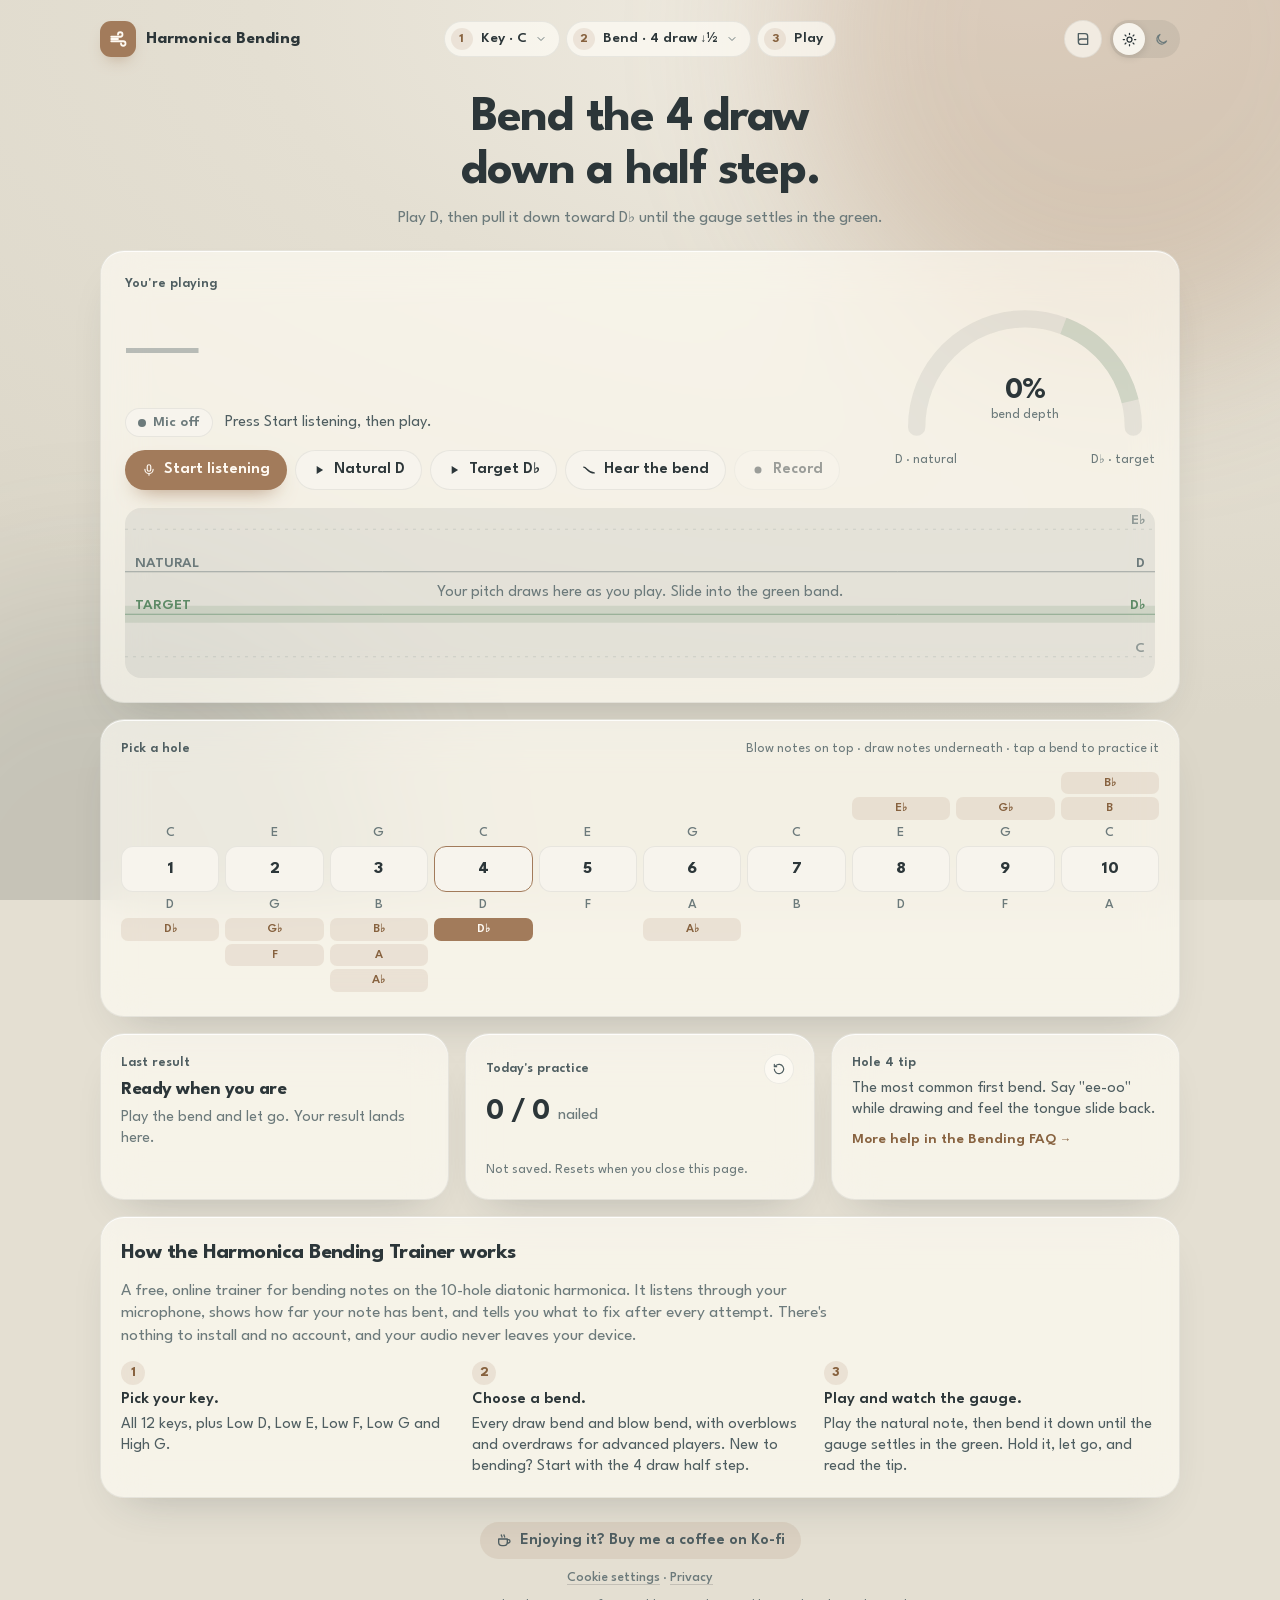
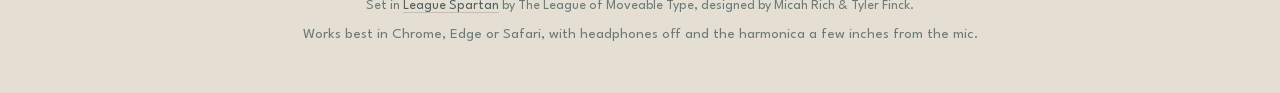
==== index.html @ fb160d13 "Use League Spartan for everything and drop Inter - One self-hosted variable font for all text: regul" ====
<!doctype html>
<html lang="en">
<head>
  <meta charset="utf-8">
  <meta name="viewport" content="width=device-width, initial-scale=1, viewport-fit=cover">
  <!-- Google tag (gtag.js) with Consent Mode v2: analytics stays off in the EEA, UK and
       Switzerland until the visitor allows it (banner in js/consent.js). Ads are never used. -->
  <script>
    window.dataLayer = window.dataLayer || [];
    function gtag(){dataLayer.push(arguments);}
    gtag('consent', 'default', {
      ad_storage: 'denied', ad_user_data: 'denied', ad_personalization: 'denied', analytics_storage: 'denied',
      region: ['AT','BE','BG','HR','CY','CZ','DK','EE','FI','FR','DE','GR','HU','IE','IT','LV','LT','LU','MT','NL',
               'PL','PT','RO','SK','SI','ES','SE','IS','LI','NO','GB','CH']
    });
    gtag('consent', 'default', {
      ad_storage: 'denied', ad_user_data: 'denied', ad_personalization: 'denied', analytics_storage: 'granted'
    });
    try {
      var choice = JSON.parse(localStorage.getItem('hs.consent'));
      if (choice) gtag('consent', 'update', { analytics_storage: choice });
    } catch (e) { /* storage unavailable */ }
    gtag('js', new Date());
    gtag('config', 'G-1V1MS5JSF1');
  </script>
  <script async src="https://www.googletagmanager.com/gtag/js?id=G-1V1MS5JSF1"></script>
  <script src="js/consent.js" defer></script>
  <title>Harmonica Bending Trainer · Free Online Bend Tuner</title>
  <meta name="description" content="Free online harmonica bending trainer. Pick your key and a bend, play into your mic, and get live pitch feedback and coaching. No download or sign-up.">
  <link rel="canonical" href="https://harmonicabending.com/">
  <meta property="og:type" content="website">
  <meta property="og:site_name" content="Harmonica Bending">
  <meta property="og:title" content="Harmonica Bending Trainer · Free Online Bend Tuner">
  <meta property="og:description" content="Pick your key and a bend, play into your mic, and see exactly how far your note bent, with coaching after every attempt.">
  <meta property="og:url" content="https://harmonicabending.com/">
  <meta name="twitter:card" content="summary">
  <meta name="twitter:title" content="Harmonica Bending Trainer · Free Online Bend Tuner">
  <meta name="twitter:description" content="Pick your key and a bend, play into your mic, and see exactly how far your note bent, with coaching after every attempt.">
  <script type="application/ld+json">
  {
    "@context": "https://schema.org",
    "@graph": [
      {
        "@type": "WebSite",
        "@id": "https://harmonicabending.com/#website",
        "url": "https://harmonicabending.com/",
        "name": "Harmonica Bending",
        "description": "A free online harmonica bending trainer and bending FAQ for the 10-hole diatonic harmonica.",
        "inLanguage": "en"
      },
      {
        "@type": "WebPage",
        "@id": "https://harmonicabending.com/#webpage",
        "url": "https://harmonicabending.com/",
        "name": "Harmonica Bending Trainer · Free Online Bend Tuner",
        "isPartOf": { "@id": "https://harmonicabending.com/#website" },
        "mainEntity": { "@id": "https://harmonicabending.com/#app" },
        "inLanguage": "en"
      },
      {
        "@type": "WebApplication",
        "@id": "https://harmonicabending.com/#app",
        "name": "Harmonica Bending Trainer",
        "url": "https://harmonicabending.com/",
        "description": "A free, browser-based trainer for learning to bend notes on the 10-hole diatonic harmonica. It listens through your microphone, shows how far your note has bent on a gauge and a live pitch trace, and gives specific coaching after every attempt.",
        "applicationCategory": "MusicApplication",
        "applicationSubCategory": "Music education",
        "operatingSystem": "Any (runs in a web browser)",
        "browserRequirements": "Requires a microphone and a modern browser such as Chrome, Edge or Safari.",
        "isAccessibleForFree": true,
        "offers": { "@type": "Offer", "price": "0", "priceCurrency": "USD" },
        "inLanguage": "en",
        "audience": { "@type": "Audience", "audienceType": "Beginner and intermediate harmonica players" },
        "featureList": [
          "Live pitch detection from your microphone",
          "Bend-depth gauge and pitch trace with a target band",
          "Coaching feedback after every attempt",
          "All 12 keys plus Low D, Low E, Low F, Low G and High G",
          "Every draw bend and blow bend, plus overblows and overdraws",
          "Reference tones for the natural note, the target note and the slide between them",
          "Record a take and compare it with the target",
          "Light and dark themes",
          "No download, no account; audio never leaves your device"
        ],
        "isPartOf": { "@id": "https://harmonicabending.com/#website" }
      },
      {
        "@type": "HowTo",
        "@id": "https://harmonicabending.com/#howto",
        "name": "How to practice a harmonica bend with the Harmonica Bending Trainer",
        "description": "Use your microphone to practice landing a bent note in tune.",
        "tool": [
          { "@type": "HowToTool", "name": "10-hole diatonic harmonica" },
          { "@type": "HowToTool", "name": "Microphone (built into most phones and laptops)" }
        ],
        "step": [
          { "@type": "HowToStep", "position": 1, "name": "Pick your key", "text": "Choose the key stamped on your harmonica. All 12 keys are supported, plus Low D, Low E, Low F, Low G and High G." },
          { "@type": "HowToStep", "position": 2, "name": "Choose a bend", "text": "Pick the bend you want to practice. New players should start with the 4 draw half-step bend." },
          { "@type": "HowToStep", "position": 3, "name": "Play and watch the gauge", "text": "Press Start listening, play the natural note, then bend it down until the gauge and pitch trace settle in the green band. Hold it, release, and read the coaching tip for what to adjust." }
        ]
      }
    ]
  }
  </script>
  <meta name="theme-color" content="#dcd7c9" media="(prefers-color-scheme: light)">
  <meta name="theme-color" content="#2c3639" media="(prefers-color-scheme: dark)">
  <link rel="icon" href="favicon.svg" type="image/svg+xml">
  <script src="js/theme.js"></script>
  <link rel="preload" href="fonts/league-spartan-latin.woff2" as="font" type="font/woff2" crossorigin>
  <link rel="stylesheet" href="css/styles.css">
</head>
<body>
  <div class="backdrop" aria-hidden="true"><div class="glow a"></div><div class="glow b"></div><div class="glow good"></div></div>

  <svg width="0" height="0" style="position:absolute" aria-hidden="true">
    <symbol id="i-logo" viewBox="0 0 24 24"><g fill="none" stroke="currentColor" stroke-width="2.4" stroke-linecap="round"><path d="M3 9h12a3 3 0 1 0-3-3"/><path d="M3 15h16a3 3 0 1 1-3 3"/><path d="M3 12h9"/></g></symbol>
    <symbol id="i-sun" viewBox="0 0 24 24"><g fill="none" stroke="currentColor" stroke-width="2" stroke-linecap="round"><circle cx="12" cy="12" r="4"/><path d="M12 2v2M12 20v2M4.9 4.9l1.4 1.4M17.7 17.7l1.4 1.4M2 12h2M20 12h2M4.9 19.1l1.4-1.4M17.7 6.3l1.4-1.4"/></g></symbol>
    <symbol id="i-moon" viewBox="0 0 24 24"><path d="M20 14.5A8 8 0 1 1 9.5 4a6.5 6.5 0 0 0 10.5 10.5z" fill="none" stroke="currentColor" stroke-width="2" stroke-linejoin="round"/></symbol>
    <symbol id="i-mic" viewBox="0 0 24 24"><g fill="none" stroke="currentColor" stroke-width="2" stroke-linecap="round"><rect x="9" y="3" width="6" height="11" rx="3"/><path d="M5 11a7 7 0 0 0 14 0M12 18v3"/></g></symbol>
    <symbol id="i-stop" viewBox="0 0 24 24"><rect x="7" y="7" width="10" height="10" rx="2" fill="currentColor"/></symbol>
    <symbol id="i-play" viewBox="0 0 24 24"><path d="M8 5v14l11-7z" fill="currentColor"/></symbol>
    <symbol id="i-slide" viewBox="0 0 24 24"><path d="M3 7c5 0 7 10 18 10" fill="none" stroke="currentColor" stroke-width="2.4" stroke-linecap="round"/></symbol>
    <symbol id="i-rec" viewBox="0 0 24 24"><circle cx="12" cy="12" r="6" fill="currentColor"/></symbol>
    <symbol id="i-book" viewBox="0 0 24 24"><path d="M5 4h10a4 4 0 0 1 4 4v12H9a4 4 0 0 1-4-4z M5 16a4 4 0 0 1 4-4h10" fill="none" stroke="currentColor" stroke-width="2" stroke-linejoin="round"/></symbol>
    <symbol id="i-reset" viewBox="0 0 24 24"><g fill="none" stroke="currentColor" stroke-width="2" stroke-linecap="round" stroke-linejoin="round"><path d="M4 12a8 8 0 1 0 2.4-5.7"/><path d="M4 4v4h4"/></g></symbol>
    <symbol id="i-cup" viewBox="0 0 24 24"><g fill="none" stroke="currentColor" stroke-width="2" stroke-linecap="round" stroke-linejoin="round"><path d="M4 9h13v5a5 5 0 0 1-5 5H9a5 5 0 0 1-5-5z"/><path d="M17 10h1.5a2.5 2.5 0 0 1 0 5H17"/><path d="M8 3c0 1.5 1 1.5 1 3M12 3c0 1.5 1 1.5 1 3"/></g></symbol>
    <symbol id="i-chev" viewBox="0 0 24 24"><path d="m6 9 6 6 6-6" fill="none" stroke="currentColor" stroke-width="2" stroke-linecap="round" stroke-linejoin="round"/></symbol>
  </svg>

  <div class="shell">
    <header class="topbar">
      <a class="brand" href="index.html">
        <span class="brand-mark"><svg><use href="#i-logo"/></svg></span>
        <span class="brand-name">Harmonica Bending</span>
      </a>
      <nav class="steps" aria-label="Setup">
        <button type="button" class="step" id="stepKey" aria-expanded="false" aria-controls="keySheet"><b>1</b><span><i>Key · </i><em id="stepKeyVal">C</em></span><svg class="chev"><use href="#i-chev"/></svg></button>
        <button type="button" class="step" id="stepBend" aria-expanded="false" aria-controls="bendSheet"><b>2</b><span><i>Bend · </i><em id="stepBendVal">4 draw</em></span><svg class="chev"><use href="#i-chev"/></svg></button>
        <button type="button" class="step" id="stepPlay"><b>3</b><span id="stepPlayVal">Play</span></button>
      </nav>
      <div class="top-actions">
        <a class="icon-btn" href="faq.html" title="Bending FAQ" aria-label="Bending FAQ"><svg><use href="#i-book"/></svg></a>
        <div class="theme-toggle" role="group" aria-label="Color theme">
          <button type="button" data-theme-set="light" aria-label="Light mode" title="Light mode"><svg><use href="#i-sun"/></svg></button>
          <button type="button" data-theme-set="dark" aria-label="Dark mode" title="Dark mode"><svg><use href="#i-moon"/></svg></button>
        </div>
      </div>
    </header>

    <!-- Step 1: key picker -->
    <section class="sheet card" id="keySheet" aria-label="Pick your harmonica key" hidden>
      <div class="sheet-head">
        <div><span class="lbl">Step 1</span><h2 class="display">What key is your harmonica?</h2><p class="muted">It's stamped on the top cover, usually near the brand name.</p></div>
        <button type="button" class="pill" data-close>Done</button>
      </div>
      <div class="keys" id="keys" role="group" aria-label="Standard keys"></div>
      <button class="linkish" id="moreKeys" type="button" aria-expanded="false">Low &amp; high keys</button>
      <div class="keys" id="variantKeys" role="group" aria-label="Low and high keys" hidden></div>
      <p class="feel" id="feel"></p>
    </section>

    <!-- Step 2: bend picker -->
    <section class="sheet card" id="bendSheet" aria-label="Pick a bend" hidden>
      <div class="sheet-head">
        <div><span class="lbl">Step 2</span><h2 class="display">Which bend do you want to practice?</h2><p class="muted">New to bending? Start with the 4 draw half step. You can also tap a bend on the hole map below.</p></div>
        <button type="button" class="pill" data-close>Done</button>
      </div>
      <div class="bend-groups" id="bendGroups"></div>
    </section>

    <section class="intro">
      <h1 class="display" id="headline">Bend the 4 draw down a half step.</h1>
      <p class="muted" id="subline">Play D, then pull it down toward D♭ until the gauge settles in the green.</p>
    </section>

    <!-- Step 3: the instrument -->
    <section class="card instrument" aria-label="Live pitch">
      <div class="inst-top">
        <div class="inst-left">
          <span class="lbl">You're playing</span>
          <div class="note-big display" id="noteBig" aria-live="off"><span class="idle">—</span></div>
          <div class="status-row">
            <span class="status" id="micStatus" role="status"><span class="dot"></span><span>Mic off</span></span>
            <span class="where" id="where">Press Start listening, then play.</span>
          </div>
          <div class="actions">
            <button class="btn btn-primary" id="micBtn" type="button"><svg><use href="#i-mic"/></svg><span>Start listening</span></button>
            <button class="btn" id="playNatural" type="button" title="Hear the unbent note"><svg><use href="#i-play"/></svg><span>Natural</span></button>
            <button class="btn" id="playTarget" type="button" title="Hear the note you're aiming for"><svg><use href="#i-play"/></svg><span>Target</span></button>
            <button class="btn" id="playSlide" type="button" title="Hear the note slide from natural to target"><svg><use href="#i-slide"/></svg><span>Hear the bend</span></button>
            <button class="btn" id="recBtn" type="button" disabled title="Record yourself (turn on listening first)"><svg><use href="#i-rec"/></svg><span>Record</span></button>
          </div>
          <div class="take-row" id="takeRow" hidden>
            <span class="muted">Your take:</span>
            <button class="linkish" id="playTake" type="button">Play it</button>
            <button class="linkish" id="compareTake" type="button">Target, then your take</button>
          </div>
        </div>

        <div class="gauge-wrap">
          <svg class="gauge" viewBox="0 0 240 140" aria-hidden="true">
            <path id="gTrack" class="g-track"/>
            <path id="gZone" class="g-zone"/>
            <path id="gFill" class="g-fill"/>
            <circle id="gKnob" class="g-knob" r="9"/>
          </svg>
          <div class="gauge-val"><span class="display" id="gaugePct">0%</span><span class="muted">bend depth</span></div>
          <div class="gauge-ends muted"><span id="gNat">D · natural</span><span id="gTgt">D♭ · target</span></div>
        </div>
      </div>

      <div class="trace-wrap">
        <canvas id="trace" aria-label="Pitch trace: your pitch over time against the target band"></canvas>
        <div class="trace-empty" id="traceEmpty">Your pitch draws here as you play. Slide into the green band.</div>
      </div>
    </section>

    <section class="card holes-card" aria-label="Hole map">
      <div class="between">
        <span class="lbl">Pick a hole</span>
        <span class="muted small">Blow notes on top · draw notes underneath · tap a bend to practice it</span>
      </div>
      <div class="holes-scroll"><div class="holes" id="holes"></div></div>
    </section>

    <div class="trio">
      <section class="card result" id="result" aria-live="polite">
        <span class="lbl">Last result</span>
        <h3 class="display">Ready when you are</h3>
        <p class="muted">Play the bend and let go. Your result lands here.</p>
      </section>

      <section class="card session" aria-label="Today's practice">
        <div class="between">
          <span class="lbl">Today's practice</span>
          <button type="button" class="icon-btn sm" id="resetSession" title="Clear today's practice" aria-label="Clear today's practice"><svg><use href="#i-reset"/></svg></button>
        </div>
        <div class="session-score"><span class="display" id="sessionScore">0 / 0</span><span class="muted">nailed</span></div>
        <div class="pips" id="pips"></div>
        <p class="note">Not saved. Resets when you close this page.</p>
      </section>

      <section class="card tip">
        <span class="lbl" id="holeTipTitle">Tip</span>
        <p id="holeTip"></p>
        <a class="more" href="faq.html">More help in the Bending FAQ →</a>
      </section>
    </div>

    <section class="card about" aria-labelledby="aboutTitle">
      <h2 class="display" id="aboutTitle">How the Harmonica Bending Trainer works</h2>
      <p class="muted">A free, online trainer for bending notes on the 10-hole diatonic harmonica. It listens through your microphone, shows how far your note has bent, and tells you what to fix after every attempt. There's nothing to install and no account, and your audio never leaves your device.</p>
      <ol class="about-steps">
        <li><b>Pick your key.</b> All 12 keys, plus Low D, Low E, Low F, Low G and High G.</li>
        <li><b>Choose a bend.</b> Every draw bend and blow bend, with overblows and overdraws for advanced players. New to bending? Start with the 4 draw half step.</li>
        <li><b>Play and watch the gauge.</b> Play the natural note, then bend it down until the gauge settles in the green. Hold it, let go, and read the tip.</li>
      </ol>
    </section>

    <footer class="footer">
      <a class="kofi" href="https://ko-fi.com/harpbends" target="_blank" rel="noopener"><svg><use href="#i-cup"/></svg>Enjoying it? Buy me a coffee on Ko-fi</a>
      <p class="footer-links"><button type="button" class="linkish" data-cookie-settings>Cookie settings</button> · <a href="privacy.html">Privacy</a></p>
      <p class="credits">Set in <a href="https://github.com/theleagueof/league-spartan" target="_blank" rel="noopener">League Spartan</a> by The League of Moveable Type, designed by Micah Rich &amp; Tyler Finck.</p>
      <p>Works best in Chrome, Edge or Safari, with headphones off and the harmonica a few inches from the mic.</p>
    </footer>
  </div>

  <div class="toast card" id="toast" role="alert"></div>
  <script type="module" src="js/app.js"></script>
</body>
</html>
---- css/styles.css ----
/* ───────── Harmonica Bending · Inkwell / Lunar Eclipse / Creme Brulee / Au Lait ───────── */

/* ── Font (self-hosted variable font, SIL Open Font License; see fonts/OFL-LeagueSpartan.txt) ──
   League Spartan by The League of Moveable Type (Micah Rich, Tyler Finck), used for everything. */
@font-face { font-family: "League Spartan"; font-style: normal; font-weight: 100 900; font-display: swap;
  src: url(../fonts/league-spartan-latin.woff2) format('woff2');
  unicode-range: U+0000-00FF, U+0131, U+0152-0153, U+02BB-02BC, U+02C6, U+02DA, U+02DC, U+0304, U+0308, U+0329, U+2000-206F, U+20AC, U+2122, U+2191, U+2193, U+2212, U+2215, U+FEFF, U+FFFD; }
@font-face { font-family: "League Spartan"; font-style: normal; font-weight: 100 900; font-display: swap;
  src: url(../fonts/league-spartan-latin-ext.woff2) format('woff2');
  unicode-range: U+0100-02BA, U+02BD-02C5, U+02C7-02CC, U+02CE-02D7, U+02DD-02FF, U+1D00-1DBF, U+1E00-1E9F, U+1EF2-1EFF, U+2020, U+20A0-20AB, U+20AD-20C4, U+2113, U+2C60-2C7F, U+A720-A7FF; }

:root, :root[data-theme="light"] {
  color-scheme: light;
  --bg-1: #f3efe6; --bg-2: #e4dfd2; --bg-3: #dcd7c9;            /* Au Lait */
  --glow-a: rgba(162, 123, 91, 0.30); --glow-b: rgba(63, 78, 79, 0.14); --glow-good: rgba(111, 154, 118, 0.40);
  --card: rgba(255, 253, 248, 0.64); --card-solid: #f7f4ed; --card-fallback: #f3efe7;
  --line: rgba(44, 54, 57, 0.08); --line-strong: rgba(44, 54, 57, 0.18);
  --ink: #2c3639; --ink-2: #4f5e61; --ink-3: #6c7a7b;            /* Inkwell */
  --accent: #a27b5b; --accent-text: #87623f; --accent-soft: rgba(162, 123, 91, 0.14); --on-accent: #fffaf3;
  --track: rgba(44, 54, 57, 0.08);
  --good: #5d8a66; --good-soft: rgba(111, 154, 118, 0.18);
  --bad: #b0604f; --bad-soft: rgba(176, 96, 79, 0.12);
  --adv: #8c6c82; --adv-soft: rgba(140, 108, 130, 0.12);
  --shadow: 0 1px 0 rgba(255, 255, 255, 0.85) inset, 0 22px 44px -26px rgba(44, 54, 57, 0.28);
}
:root[data-theme="dark"] {
  color-scheme: dark;
  --bg-1: #3f4e4f; --bg-2: #2c3639; --bg-3: #252e30;            /* Lunar Eclipse → Inkwell */
  --glow-a: rgba(162, 123, 91, 0.22); --glow-b: rgba(220, 215, 201, 0.05); --glow-good: rgba(157, 191, 158, 0.22);
  --card: rgba(63, 78, 79, 0.55); --card-solid: #3a4849; --card-fallback: #354244;
  --line: rgba(220, 215, 201, 0.09); --line-strong: rgba(220, 215, 201, 0.2);
  --ink: #dcd7c9; --ink-2: #b4b5ab; --ink-3: #8d9794;
  --accent: #c9a27e; --accent-text: #d1ad8b; --accent-soft: rgba(201, 162, 126, 0.15); --on-accent: #1f2628;
  --track: rgba(220, 215, 201, 0.09);
  --good: #9dbf9e; --good-soft: rgba(157, 191, 158, 0.16);
  --bad: #d4887a; --bad-soft: rgba(212, 136, 122, 0.12);
  --adv: #c4a9b8; --adv-soft: rgba(196, 169, 184, 0.12);
  --shadow: 0 1px 0 rgba(220, 215, 201, 0.06) inset, 0 26px 48px -26px rgba(0, 0, 0, 0.6);
}

:root {
  --radius: 24px; --radius-sm: 14px;
  --font: "League Spartan", -apple-system, BlinkMacSystemFont, "Segoe UI", Roboto, sans-serif;
  --display: var(--font);
}

* { box-sizing: border-box; }
[hidden] { display: none !important; }
html { -webkit-text-size-adjust: 100%; }
body {
  margin: 0; min-height: 100vh; overflow-x: hidden;
  background: var(--bg-2); color: var(--ink);
  font-family: var(--font); font-size: 15px; line-height: 1.5;
  /* League Spartan's lowercase is short (x-height 0.41), so scale body text up ~15% to read comfortably. */
  font-size-adjust: 0.47;
  -webkit-font-smoothing: antialiased;
  transition: background-color 300ms ease, color 300ms ease;
}
button { font: inherit; color: inherit; }
a { color: var(--accent-text); }
:focus-visible { outline: 2px solid var(--accent); outline-offset: 3px; border-radius: 10px; }
h1, h2, h3, h4 { margin: 0; }

.display { font-family: var(--display); font-weight: 700; letter-spacing: -0.025em; font-size-adjust: none; }
.muted { color: var(--ink-3); }
.small { font-size: 12px; }
.lbl { font-size: 12px; font-weight: 600; color: var(--ink-2); }
.between { display: flex; align-items: center; justify-content: space-between; gap: 12px; flex-wrap: wrap; }
.display .acc { font-family: var(--font); font-weight: 500; font-size: 0.6em; vertical-align: 0.45em; margin-left: 0.02em; }

/* ── Background ── */
.backdrop { position: fixed; inset: 0; z-index: -1; overflow: hidden; background: radial-gradient(120% 80% at 80% 0%, var(--bg-1) 0%, var(--bg-2) 50%, var(--bg-3) 100%); transition: background 300ms ease; }
.glow { position: absolute; border-radius: 50%; filter: blur(80px); transition: opacity 600ms ease, background 300ms ease; }
.glow.a { width: 50vmax; height: 50vmax; right: -12vmax; top: -22vmax; background: var(--glow-a); }
.glow.b { width: 44vmax; height: 44vmax; left: -14vmax; bottom: -20vmax; background: var(--glow-b); }
.glow.good { width: 40vmax; height: 40vmax; left: 30vw; top: 10vh; background: var(--glow-good); opacity: 0; }
body[data-mood="on"] .glow.good { opacity: 1; }

/* ── Surfaces ── */
.card {
  background: var(--card); border: 1px solid var(--line); border-radius: var(--radius);
  box-shadow: var(--shadow); padding: 20px;
  -webkit-backdrop-filter: blur(22px) saturate(140%); backdrop-filter: blur(22px) saturate(140%);
  transition: background-color 300ms ease, border-color 300ms ease;
}
@supports not ((backdrop-filter: blur(1px)) or (-webkit-backdrop-filter: blur(1px))) { .card { background: var(--card-fallback); } }

/* ── Buttons ── */
.btn, .pill, .step, .icon-btn, .key, .pick, .bend { cursor: pointer; transition: background-color 180ms, border-color 180ms, color 180ms, transform 120ms; }
.btn:active, .pill:active, .step:active, .key:active, .pick:active, .bend:active { transform: scale(0.97); }
.btn {
  display: inline-flex; align-items: center; gap: 8px; min-height: 40px; padding: 0 16px; border-radius: 999px;
  border: 1px solid var(--line); background: var(--card-solid); font-weight: 600; font-size: 14px;
}
.btn:hover { border-color: var(--line-strong); }
.btn:disabled { opacity: 0.45; cursor: not-allowed; }
.btn svg { width: 14px; height: 14px; flex: none; }
.btn-primary { background: var(--accent); color: var(--on-accent); border-color: transparent; box-shadow: 0 10px 22px -12px var(--accent); }
.btn-primary:hover { filter: brightness(1.06); border-color: transparent; }
.btn-primary.is-live { background: var(--bad); box-shadow: 0 10px 22px -12px var(--bad); }
.btn.is-recording { color: var(--bad); border-color: var(--bad); }
.pill { display: inline-flex; align-items: center; gap: 6px; padding: 6px 14px; border-radius: 999px; border: 1px solid var(--line); background: var(--card-solid); font-weight: 600; font-size: 13px; }
.pill:hover { border-color: var(--line-strong); }
.icon-btn { width: 38px; height: 38px; border-radius: 50%; display: grid; place-items: center; background: var(--card); border: 1px solid var(--line); color: var(--ink-2); }
.icon-btn:hover { color: var(--ink); border-color: var(--line-strong); }
.icon-btn svg { width: 16px; height: 16px; }
.icon-btn.sm { width: 30px; height: 30px; }
.icon-btn.sm svg { width: 14px; height: 14px; }
.linkish { background: none; border: 0; padding: 0; color: var(--ink-2); font-size: 13px; font-weight: 600; cursor: pointer; text-decoration: underline; text-underline-offset: 3px; text-decoration-color: var(--line-strong); justify-self: start; }
.linkish:hover { color: var(--ink); }

.theme-toggle { display: inline-flex; padding: 3px; border-radius: 999px; background: var(--track); }
.theme-toggle button { width: 32px; height: 32px; border: 0; border-radius: 50%; background: none; display: grid; place-items: center; color: var(--ink-3); cursor: pointer; }
.theme-toggle button[aria-pressed="true"] { background: var(--card-solid); color: var(--ink); box-shadow: 0 2px 8px rgba(0, 0, 0, 0.12); }
.theme-toggle svg { width: 15px; height: 15px; }

/* ── Layout ── */
.shell { width: min(1080px, 100% - 32px); margin: 0 auto; padding: 20px 0 48px; display: grid; gap: 16px; }

.topbar { display: grid; grid-template-columns: 1fr auto 1fr; align-items: center; gap: 12px; }
.brand { display: flex; align-items: center; gap: 10px; color: var(--ink); text-decoration: none; font-weight: 700; font-size: 15px; justify-self: start; }
.brand-mark { width: 36px; height: 36px; border-radius: 11px; display: grid; place-items: center; background: var(--accent); color: var(--on-accent); box-shadow: 0 8px 18px -10px var(--accent); }
.brand-mark svg { width: 18px; height: 18px; }
.top-actions { display: flex; gap: 8px; align-items: center; justify-content: flex-end; }
.pill.nav-link { text-decoration: none; color: var(--ink); min-height: 38px; }
.pill.nav-link svg { width: 14px; height: 14px; }

.steps { display: flex; gap: 6px; }
.step { display: inline-flex; align-items: center; gap: 8px; padding: 6px 12px 6px 6px; border-radius: 999px; border: 1px solid var(--line); background: var(--card); font-weight: 600; font-size: 13px; white-space: nowrap; }
.step:hover { border-color: var(--line-strong); }
.step b { width: 22px; height: 22px; border-radius: 50%; display: grid; place-items: center; background: var(--accent-soft); color: var(--accent-text); font-size: 11px; }
.step em, .step i { font-style: normal; }
.step .chev { width: 12px; height: 12px; color: var(--ink-3); transition: transform 200ms; }
.step[aria-expanded="true"] { border-color: var(--accent); }
.step[aria-expanded="true"] .chev { transform: rotate(180deg); }
.step.is-on { background: var(--accent); color: var(--on-accent); border-color: transparent; }
.step.is-on b { background: rgba(255, 255, 255, 0.22); color: inherit; }

/* Pickers */
.sheet { display: grid; gap: 14px; animation: sheet-in 220ms ease; }
@keyframes sheet-in { from { opacity: 0; transform: translateY(-6px); } }
.sheet-head { display: flex; justify-content: space-between; align-items: flex-start; gap: 12px; }
.sheet-head h2 { font-size: 24px; margin: 2px 0 2px; }
.sheet-head p { margin: 0; font-size: 14px; }
.keys { display: flex; flex-wrap: wrap; gap: 8px; }
.key { min-width: 48px; height: 42px; padding: 0 14px; border-radius: 999px; border: 1px solid var(--line); background: var(--card-solid); font-weight: 600; font-size: 15px; }
.key:hover { border-color: var(--line-strong); }
.key[aria-pressed="true"], .pick[aria-pressed="true"] { background: var(--accent); color: var(--on-accent); border-color: transparent; }
.feel { margin: 0; font-size: 14px; color: var(--ink-2); }
.feel strong { color: var(--ink); }
.bend-groups { display: grid; gap: 14px; }
.bend-group { display: flex; flex-wrap: wrap; gap: 6px; align-items: center; }
.bend-group .lbl { width: 100%; }
.pick { border: 1px solid var(--line); background: var(--card-solid); border-radius: 12px; padding: 8px 12px; font-size: 13px; font-weight: 600; }
.pick:hover { border-color: var(--line-strong); }
.pick small { font-weight: 500; opacity: 0.7; margin-left: 4px; }

/* Intro */
.intro { text-align: center; padding: 18px 0 4px; }
.intro h1 { font-size: clamp(32px, 5vw, 50px); line-height: 1.05; max-width: 16ch; margin: 0 auto; text-wrap: balance; }
.intro p { margin: 10px auto 0; max-width: 56ch; }

/* Instrument */
.instrument { padding: 24px; display: grid; gap: 18px; }
.inst-top { display: grid; grid-template-columns: minmax(0, 1fr) 260px; gap: 24px; align-items: center; }
.inst-left { display: grid; gap: 12px; min-width: 0; }
.note-big { font-size: clamp(64px, 10vw, 96px); line-height: 0.95; min-height: 0.95em; font-variant-numeric: tabular-nums; transition: color 200ms; }
.note-big sub { font-family: var(--font); font-size: 0.3em; font-weight: 500; vertical-align: baseline; color: var(--ink-3); margin-left: 4px; letter-spacing: 0; }
.note-big.is-on { color: var(--good); }
.note-big .idle { font-weight: 300; color: var(--ink-3); opacity: 0.45; }
.status-row { display: flex; align-items: center; gap: 12px; flex-wrap: wrap; min-height: 30px; }
.status { display: inline-flex; align-items: center; gap: 7px; padding: 4px 12px; border-radius: 999px; background: var(--card-solid); border: 1px solid var(--line); font-size: 13px; font-weight: 600; color: var(--ink-3); }
.dot { width: 8px; height: 8px; border-radius: 50%; background: currentColor; }
.status.is-live { color: var(--good); }
.status.is-live .dot { animation: pulse 1.6s infinite; }
.status.is-on { color: var(--good); background: var(--good-soft); border-color: transparent; }
.status.is-error { color: var(--bad); }
@keyframes pulse { 50% { opacity: 0.35; } }
@media (prefers-reduced-motion: reduce) { .status.is-live .dot { animation: none; } }
.where { font-size: 14px; color: var(--ink-2); }
.where strong { color: var(--ink); font-weight: 600; }
.actions { display: flex; gap: 8px; flex-wrap: wrap; }
.take-row { display: flex; gap: 14px; align-items: center; font-size: 13px; }

.gauge-wrap { position: relative; display: grid; justify-items: center; }
.gauge { width: 100%; max-width: 260px; display: block; overflow: visible; }
.g-track, .g-zone, .g-fill { fill: none; stroke-width: 16; }
.g-track { stroke: var(--track); stroke-linecap: round; }
.g-zone { stroke: var(--good-soft); }
.g-fill { stroke: var(--accent); stroke-linecap: round; transition: stroke 200ms; }
.g-knob { fill: var(--card-solid); stroke: var(--accent); stroke-width: 3; transition: stroke 200ms; }
.gauge.is-on .g-fill, .gauge.is-on .g-knob { stroke: var(--good); }
.gauge.is-over .g-fill, .gauge.is-over .g-knob { stroke: var(--bad); }
.gauge.is-idle .g-fill, .gauge.is-idle .g-knob { opacity: 0; }
.gauge-val { position: absolute; left: 0; right: 0; top: 46%; display: grid; justify-items: center; line-height: 1.1; font-size: 12px; }
.gauge-val .display { font-size: 30px; }
.gauge-ends { display: flex; justify-content: space-between; width: 100%; max-width: 260px; font-size: 12px; margin-top: 4px; }

.trace-wrap { position: relative; border-radius: 16px; overflow: hidden; background: var(--track); }
#trace { display: block; width: 100%; height: 170px; }
.trace-empty { position: absolute; inset: 0; display: grid; place-items: center; text-align: center; color: var(--ink-3); font-size: 14px; padding: 16px; pointer-events: none; }

/* Hole map */
.holes-card { display: grid; gap: 12px; }
.holes-scroll { overflow-x: auto; margin: 0 -4px; padding: 2px 4px 4px; }
.holes { display: grid; grid-template-columns: repeat(10, minmax(46px, 1fr)); grid-template-rows: repeat(5, auto); gap: 4px 6px; min-width: 520px; }
.hole { display: grid; grid-template-rows: subgrid; grid-row: span 5; gap: 4px; }
.bends { display: flex; flex-direction: column; gap: 3px; }
.bends.up { justify-content: flex-end; }
.bend { border: 0; border-radius: 7px; padding: 3px 0; font-size: 11px; font-weight: 600; background: var(--accent-soft); color: var(--accent-text); }
.bend:hover { background: var(--accent); color: var(--on-accent); }
.bend.adv { background: var(--adv-soft); color: var(--adv); }
.bend.is-selected { background: var(--accent); color: var(--on-accent); }
.reed { text-align: center; font-size: 12px; font-weight: 500; color: var(--ink-3); border-radius: 6px; transition: background-color 150ms, color 150ms; }
.num { text-align: center; padding: 11px 0; border-radius: 12px; background: var(--card-solid); border: 1px solid var(--line); font-weight: 700; font-size: 15px; transition: background-color 150ms, border-color 150ms, color 150ms; }
.hole.is-target .num { border-color: var(--accent); }
.is-hit { background: var(--good-soft) !important; color: var(--good) !important; }
.num.is-hit { border-color: var(--good) !important; }

/* Bottom trio */
.trio { display: grid; grid-template-columns: repeat(3, minmax(0, 1fr)); gap: 16px; align-items: stretch; }
.trio .card { display: grid; gap: 6px; align-content: start; }
.result h3 { font-size: 19px; line-height: 1.25; }
.result p { margin: 0; font-size: 14px; }
.result.good h3 { color: var(--good); }
.result.miss h3 { color: var(--bad); }
.result .stats { display: flex; flex-wrap: wrap; gap: 6px; margin-top: 6px; }
.chip { font-size: 12px; font-weight: 600; padding: 3px 9px; border-radius: 999px; background: var(--track); color: var(--ink-2); }
.session-score { display: flex; align-items: baseline; gap: 8px; }
.session-score .display { font-size: 30px; }
.pips { display: flex; gap: 4px; flex-wrap: wrap; min-height: 10px; }
.pips i { width: 10px; height: 10px; border-radius: 3px; background: var(--track); }
.pips i.good { background: var(--good); } .pips i.close { background: var(--accent); } .pips i.miss { background: var(--bad); }
.session .note { margin: 4px 0 0; font-size: 12px; color: var(--ink-3); }
.tip p { margin: 0; font-size: 14px; color: var(--ink-2); }
.tip .more { font-size: 13px; font-weight: 600; text-decoration: none; margin-top: 4px; }

.about { display: grid; gap: 10px; }
.about h2 { font-size: 22px; }
.about p { margin: 0; max-width: 75ch; }
.about-steps { margin: 4px 0 0; padding: 0; list-style: none; counter-reset: s; display: grid; grid-template-columns: repeat(3, minmax(0, 1fr)); gap: 16px; }
.about-steps li { counter-increment: s; font-size: 14px; color: var(--ink-2); display: grid; gap: 4px; align-content: start; }
.about-steps li::before { content: counter(s); width: 24px; height: 24px; border-radius: 50%; display: grid; place-items: center; background: var(--accent-soft); color: var(--accent-text); font-size: 12px; font-weight: 700; }
.about-steps b { color: var(--ink); font-weight: 600; }
@media (max-width: 760px) { .about-steps { grid-template-columns: minmax(0, 1fr); } }

.footer { text-align: center; color: var(--ink-3); font-size: 13px; margin-top: 8px; display: grid; justify-items: center; gap: 10px; }
.footer p { margin: 0; }
.kofi { display: inline-flex; align-items: center; gap: 8px; padding: 8px 16px; border-radius: 999px; background: var(--accent-soft); color: var(--accent-text); font-weight: 600; font-size: 14px; text-decoration: none; transition: background-color 180ms, color 180ms; }
.kofi:hover { background: var(--accent); color: var(--on-accent); }
.kofi svg { width: 16px; height: 16px; }
.footer a { color: var(--ink-2); }

.toast { position: fixed; left: 50%; bottom: 24px; z-index: 50; max-width: min(520px, calc(100% - 32px)); padding: 14px 18px; font-size: 14px; border-radius: 16px; background: var(--card-solid);
  transform: translate(-50%, 20px); opacity: 0; visibility: hidden; transition: transform 300ms, opacity 300ms, visibility 0s 300ms; }
.toast.show { transform: translate(-50%, 0); opacity: 1; visibility: visible; transition: transform 300ms, opacity 300ms; }

/* Cookie banner */
.consent { position: fixed; left: 50%; bottom: 16px; transform: translateX(-50%); z-index: 60; width: min(560px, calc(100% - 32px));
  display: grid; gap: 12px; padding: 16px 18px; background: var(--card-solid); animation: sheet-in 220ms ease; }
.consent p { margin: 0; font-size: 14px; color: var(--ink-2); }
.consent-actions { display: flex; gap: 8px; justify-content: flex-end; flex-wrap: wrap; }
.footer-links { font-size: 12px; }
.credits { font-size: 12px; color: var(--ink-3); }
.credits a { color: var(--ink-2); text-decoration: underline; text-underline-offset: 3px; text-decoration-color: var(--line-strong); }
.footer-links .linkish, .footer-links a { font-size: 12px; font-weight: 500; color: var(--ink-3); }
.footer-links a { text-decoration: underline; text-underline-offset: 3px; text-decoration-color: var(--line-strong); }
.footer-links a:hover, .footer-links .linkish:hover { color: var(--ink); }

/* Legal page */
.legal { padding: 28px 32px; max-width: 780px; color: var(--ink-2); }
.legal h2 { font-size: 22px; color: var(--ink); margin: 28px 0 8px; }
.legal h2:first-child { margin-top: 0; }
.legal p { margin: 0 0 12px; }
.legal ul { margin: 0 0 12px; padding-left: 20px; }
.legal li { margin-bottom: 6px; }
.legal strong { color: var(--ink); }
.legal code { font-size: 13px; padding: 1px 6px; border-radius: 6px; background: var(--track); color: var(--ink); }
.legal .linkish { font-size: inherit; font-weight: 600; vertical-align: baseline; }
@media (max-width: 640px) { .legal { padding: 20px 18px; } }

/* ── FAQ page ── */
.faq-intro { padding: 18px 0 4px; }
.faq-intro h1 { font-size: clamp(34px, 5vw, 50px); line-height: 1.05; }
.faq-intro p { margin: 10px 0 0; max-width: 60ch; }
.faq-layout { display: grid; grid-template-columns: 240px minmax(0, 1fr); gap: 16px; align-items: start; }
.toc { position: sticky; top: 16px; padding: 18px; }
.toc ol { margin: 10px 0 0; padding: 0 0 0 20px; display: grid; gap: 6px; font-size: 14px; color: var(--ink-3); }
.toc a { color: var(--ink-2); text-decoration: none; }
.toc a:hover { color: var(--accent-text); }
.faq-list { display: grid; gap: 12px; }
.qa { padding: 0; overflow: hidden; }
.qa summary { list-style: none; cursor: pointer; padding: 18px 20px; display: flex; gap: 14px; align-items: center; font-family: var(--display); font-weight: 700; font-size: 19px; letter-spacing: -0.015em; font-size-adjust: none; }
.qa summary::-webkit-details-marker { display: none; }
.qa .qn { flex: none; width: 30px; height: 30px; border-radius: 10px; display: grid; place-items: center; font-family: var(--font); font-size: 13px; font-weight: 700; background: var(--accent-soft); color: var(--accent-text); }
.qa .chev { margin-left: auto; flex: none; width: 18px; height: 18px; color: var(--ink-3); transition: transform 250ms; }
.qa[open] .chev { transform: rotate(180deg); }
.qa .answer { padding: 0 20px 20px 64px; color: var(--ink-2); }
.qa .answer p { margin: 0 0 12px; }
.qa .answer ul { margin: 0 0 12px; padding-left: 20px; }
.qa .answer li { margin-bottom: 4px; }
.qa .answer strong { color: var(--ink); }
.resources { display: grid; gap: 8px; margin-top: 14px; }
.res { display: flex; align-items: center; gap: 12px; padding: 10px 14px; border-radius: 14px; text-decoration: none; background: var(--card-solid); border: 1px solid var(--line); color: var(--ink); transition: border-color 150ms; }
.res:hover { border-color: var(--line-strong); }
.res-icon { flex: none; width: 30px; height: 30px; border-radius: 9px; display: grid; place-items: center; background: var(--accent-soft); color: var(--accent-text); }
.res-icon.video { background: var(--bad-soft); color: var(--bad); }
.res-icon svg { width: 14px; height: 14px; }
.res-text { display: grid; min-width: 0; }
.res-text b { font-size: 14px; font-weight: 600; white-space: nowrap; overflow: hidden; text-overflow: ellipsis; }
.res-text span { font-size: 12px; color: var(--ink-3); }
.cta { display: flex; align-items: center; justify-content: space-between; gap: 16px; flex-wrap: wrap; }
.cta h3 { font-size: 22px; margin-bottom: 2px; }
.cta p { margin: 0; color: var(--ink-2); }
.cta .btn { text-decoration: none; }
.faq-note { text-align: center; color: var(--ink-3); font-size: 13px; margin: 4px 0 0; }

/* ── Responsive ── */
@media (max-width: 900px) {
  .topbar { grid-template-columns: 1fr auto; }
  .steps { grid-column: 1 / -1; grid-row: 2; justify-content: center; flex-wrap: wrap; }
  .trio { grid-template-columns: minmax(0, 1fr); }
  .faq-layout { grid-template-columns: minmax(0, 1fr); }
  .toc { position: static; }
}
@media (max-width: 640px) {
  .shell { width: calc(100% - 32px); padding-top: 14px; gap: 14px; }
  .brand-name { display: none; }
  .steps { flex-wrap: nowrap; gap: 6px; }
  .step { flex: 1 1 auto; justify-content: center; padding-right: 10px; gap: 6px; }
  .step i, .step .chev { display: none; }
  .intro { padding-top: 8px; }
  .instrument { padding: 18px; }
  .inst-top { grid-template-columns: minmax(0, 1fr); gap: 14px; }
  .gauge-wrap { order: -1; }
  .gauge, .gauge-ends { max-width: 210px; }
  .gauge-val .display { font-size: 26px; }
  .note-big { font-size: 64px; }
  .actions .btn { flex: 1 1 calc(50% - 4px); justify-content: center; padding: 0 10px; white-space: nowrap; font-size: 13px; }
  .actions .btn-primary { flex-basis: 100%; }
  #trace { height: 140px; }
  .card { padding: 16px; }
  .qa summary { font-size: 17px; padding: 16px; }
  .qa .answer { padding: 0 16px 18px; }
}
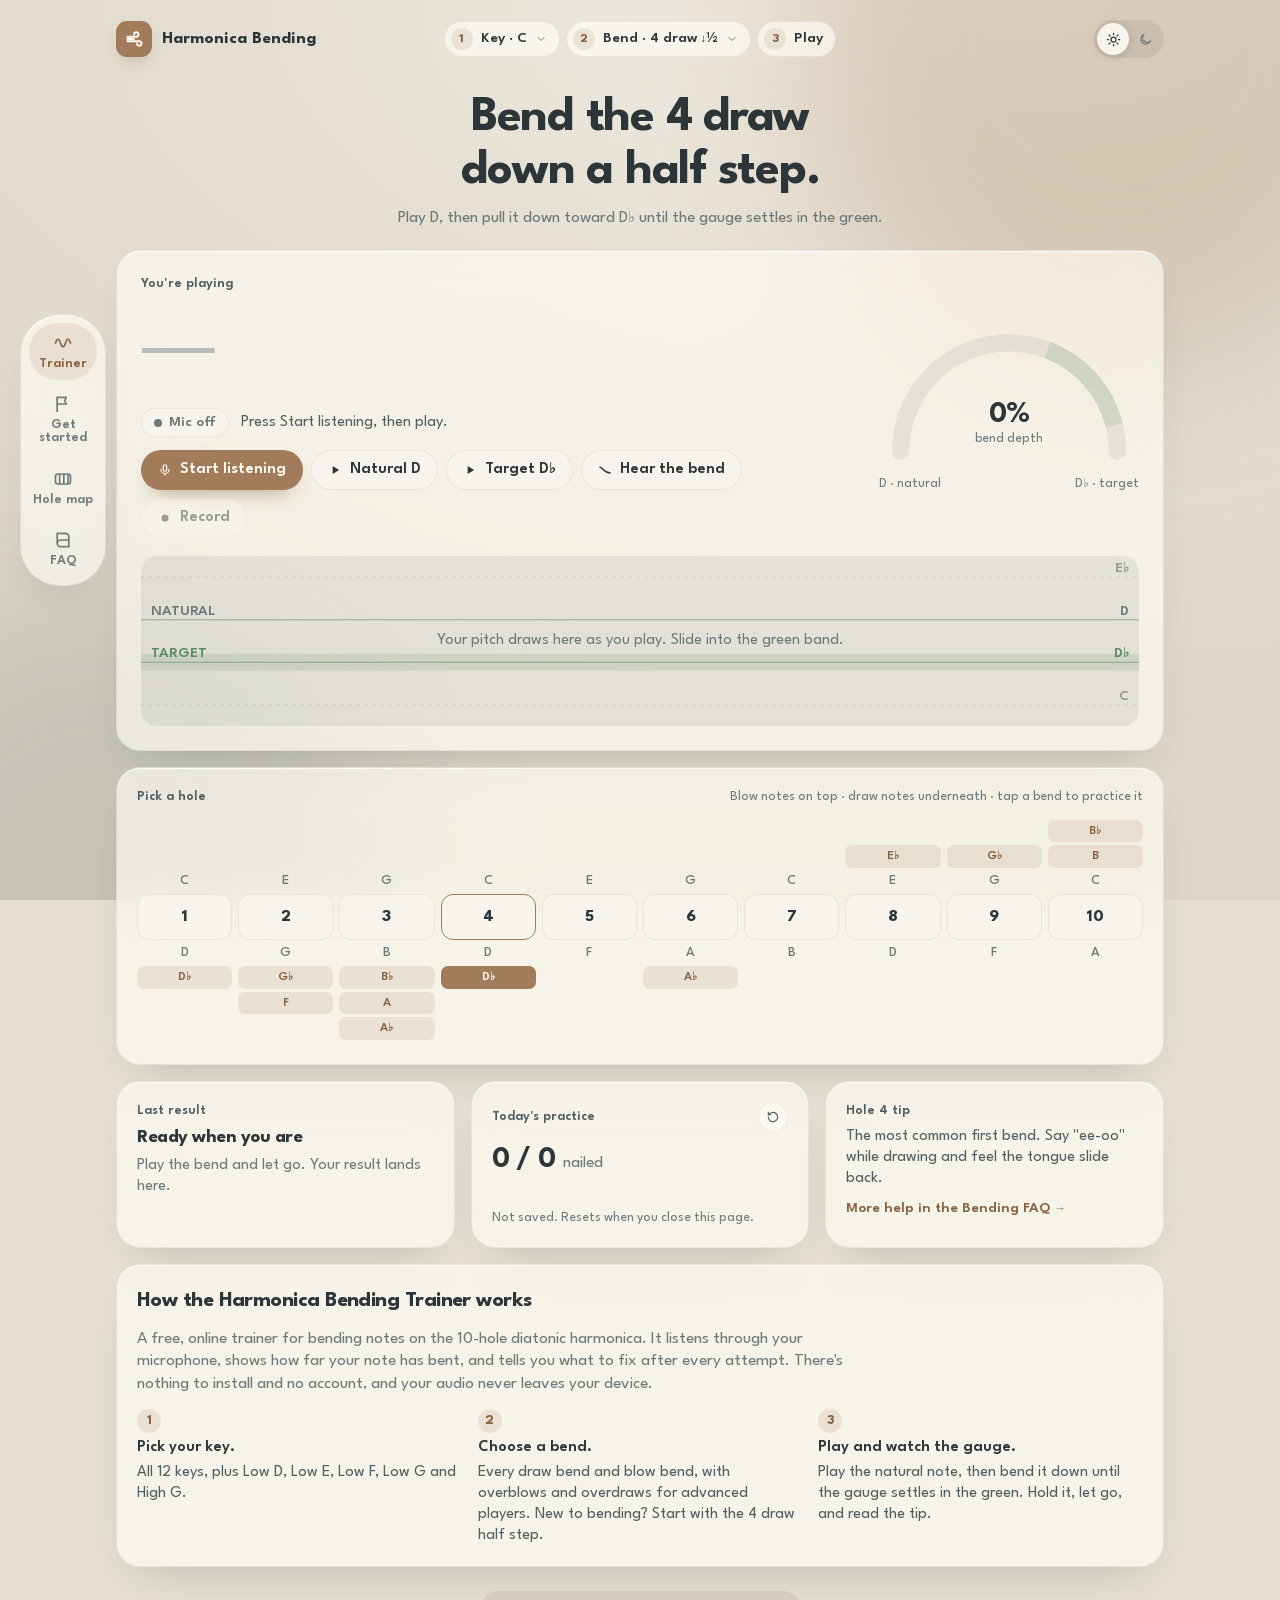
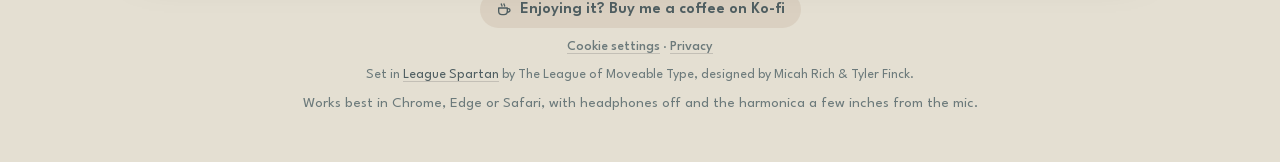
==== commit 11babf8d: "Add side menu and show the hole map in the bend picker - Step 2 now opens the hole map; tapping a be" ====
--- a/index.html
+++ b/index.html
@@ -125,7 +125,17 @@
     <symbol id="i-reset" viewBox="0 0 24 24"><g fill="none" stroke="currentColor" stroke-width="2" stroke-linecap="round" stroke-linejoin="round"><path d="M4 12a8 8 0 1 0 2.4-5.7"/><path d="M4 4v4h4"/></g></symbol>
     <symbol id="i-cup" viewBox="0 0 24 24"><g fill="none" stroke="currentColor" stroke-width="2" stroke-linecap="round" stroke-linejoin="round"><path d="M4 9h13v5a5 5 0 0 1-5 5H9a5 5 0 0 1-5-5z"/><path d="M17 10h1.5a2.5 2.5 0 0 1 0 5H17"/><path d="M8 3c0 1.5 1 1.5 1 3M12 3c0 1.5 1 1.5 1 3"/></g></symbol>
     <symbol id="i-chev" viewBox="0 0 24 24"><path d="m6 9 6 6 6-6" fill="none" stroke="currentColor" stroke-width="2" stroke-linecap="round" stroke-linejoin="round"/></symbol>
+    <symbol id="i-wave" viewBox="0 0 24 24"><path d="M3 12c2-6 4-6 6 0s4 6 6 0 4-6 6 0" fill="none" stroke="currentColor" stroke-width="2" stroke-linecap="round"/></symbol>
+    <symbol id="i-flag" viewBox="0 0 24 24"><g fill="none" stroke="currentColor" stroke-width="2" stroke-linecap="round" stroke-linejoin="round"><path d="M5 21V4"/><path d="M5 4h11l-2 4 2 4H5"/></g></symbol>
+    <symbol id="i-grid" viewBox="0 0 24 24"><g fill="none" stroke="currentColor" stroke-width="2"><rect x="3" y="6" width="18" height="12" rx="3"/><path d="M8 6v12M13 6v12M18 6v12"/></g></symbol>
   </svg>
+
+  <nav class="rail" aria-label="Site">
+    <a class="ri" href="index.html" aria-current="page"><svg aria-hidden="true"><use href="#i-wave"/></svg><span>Trainer</span></a>
+    <a class="ri" href="index.html#about"><svg aria-hidden="true"><use href="#i-flag"/></svg><span>Get started</span></a>
+    <a class="ri" href="index.html#holeMap"><svg aria-hidden="true"><use href="#i-grid"/></svg><span>Hole map</span></a>
+    <a class="ri" href="faq.html"><svg aria-hidden="true"><use href="#i-book"/></svg><span>FAQ</span></a>
+  </nav>
 
   <div class="shell">
     <header class="topbar">
@@ -139,7 +149,6 @@
         <button type="button" class="step" id="stepPlay"><b>3</b><span id="stepPlayVal">Play</span></button>
       </nav>
       <div class="top-actions">
-        <a class="icon-btn" href="faq.html" title="Bending FAQ" aria-label="Bending FAQ"><svg><use href="#i-book"/></svg></a>
         <div class="theme-toggle" role="group" aria-label="Color theme">
           <button type="button" data-theme-set="light" aria-label="Light mode" title="Light mode"><svg><use href="#i-sun"/></svg></button>
           <button type="button" data-theme-set="dark" aria-label="Dark mode" title="Dark mode"><svg><use href="#i-moon"/></svg></button>
@@ -162,10 +171,12 @@
     <!-- Step 2: bend picker -->
     <section class="sheet card" id="bendSheet" aria-label="Pick a bend" hidden>
       <div class="sheet-head">
-        <div><span class="lbl">Step 2</span><h2 class="display">Which bend do you want to practice?</h2><p class="muted">New to bending? Start with the 4 draw half step. You can also tap a bend on the hole map below.</p></div>
+        <div><span class="lbl">Step 2</span><h2 class="display">Which bend do you want to practice?</h2><p class="muted">Tap a bend under a hole. New to bending? Start with the 4 draw half step (the highlighted one).</p></div>
         <button type="button" class="pill" data-close>Done</button>
       </div>
-      <div class="bend-groups" id="bendGroups"></div>
+      <div class="holes-scroll"><div class="holes" id="sheetHoles"></div></div>
+      <p class="map-key muted small">Blow notes on top · draw notes underneath · bends below draw notes (holes 1–6) and above blow notes (holes 8–10)</p>
+      <button type="button" class="linkish" id="advToggle">Show overblows &amp; overdraws (advanced)</button>
     </section>
 
     <section class="intro">
@@ -215,7 +226,7 @@
       </div>
     </section>
 
-    <section class="card holes-card" aria-label="Hole map">
+    <section class="card holes-card" id="holeMap" aria-label="Hole map">
       <div class="between">
         <span class="lbl">Pick a hole</span>
         <span class="muted small">Blow notes on top · draw notes underneath · tap a bend to practice it</span>
@@ -247,7 +258,7 @@
       </section>
     </div>
 
-    <section class="card about" aria-labelledby="aboutTitle">
+    <section class="card about" id="about" aria-labelledby="aboutTitle">
       <h2 class="display" id="aboutTitle">How the Harmonica Bending Trainer works</h2>
       <p class="muted">A free, online trainer for bending notes on the 10-hole diatonic harmonica. It listens through your microphone, shows how far your note has bent, and tells you what to fix after every attempt. There's nothing to install and no account, and your audio never leaves your device.</p>
       <ol class="about-steps">
--- a/css/styles.css
+++ b/css/styles.css
@@ -86,8 +86,8 @@
 @supports not ((backdrop-filter: blur(1px)) or (-webkit-backdrop-filter: blur(1px))) { .card { background: var(--card-fallback); } }
 
 /* ── Buttons ── */
-.btn, .pill, .step, .icon-btn, .key, .pick, .bend { cursor: pointer; transition: background-color 180ms, border-color 180ms, color 180ms, transform 120ms; }
-.btn:active, .pill:active, .step:active, .key:active, .pick:active, .bend:active { transform: scale(0.97); }
+.btn, .pill, .step, .icon-btn, .key, .bend, .ri { cursor: pointer; transition: background-color 180ms, border-color 180ms, color 180ms, transform 120ms; }
+.btn:active, .pill:active, .step:active, .key:active, .bend:active { transform: scale(0.97); }
 .btn {
   display: inline-flex; align-items: center; gap: 8px; min-height: 40px; padding: 0 16px; border-radius: 999px;
   border: 1px solid var(--line); background: var(--card-solid); font-weight: 600; font-size: 14px;
@@ -115,7 +115,20 @@
 .theme-toggle svg { width: 15px; height: 15px; }
 
 /* ── Layout ── */
+html { scroll-behavior: smooth; }
+@media (prefers-reduced-motion: reduce) { html { scroll-behavior: auto; } }
+#about, #holeMap, .qa { scroll-margin-top: 16px; }
+
+/* Side menu: a floating pill on the left; becomes a bottom tab bar on small screens */
+.rail { position: fixed; z-index: 30; left: 20px; top: 50%; transform: translateY(-50%); display: flex; flex-direction: column; gap: 4px; padding: 8px;
+  border-radius: 40px; background: var(--card); border: 1px solid var(--line); box-shadow: var(--shadow);
+  -webkit-backdrop-filter: blur(22px) saturate(140%); backdrop-filter: blur(22px) saturate(140%); }
+.ri { display: grid; justify-items: center; gap: 4px; width: 68px; padding: 10px 4px; border-radius: 30px; color: var(--ink-3); font-size: 12px; font-weight: 600; line-height: 1.1; text-align: center; text-decoration: none; }
+.ri svg { width: 20px; height: 20px; }
+.ri:hover { color: var(--ink); background: var(--track); }
+.ri[aria-current="page"] { color: var(--accent-text); background: var(--accent-soft); }
 .shell { width: min(1080px, 100% - 32px); margin: 0 auto; padding: 20px 0 48px; display: grid; gap: 16px; }
+@media (min-width: 901px) { .shell /* leave room for the side menu */ { width: min(1080px, 100% - 232px); } }
 
 .topbar { display: grid; grid-template-columns: 1fr auto 1fr; align-items: center; gap: 12px; }
 .brand { display: flex; align-items: center; gap: 10px; color: var(--ink); text-decoration: none; font-weight: 700; font-size: 15px; justify-self: start; }
@@ -140,20 +153,16 @@
 .sheet { display: grid; gap: 14px; animation: sheet-in 220ms ease; }
 @keyframes sheet-in { from { opacity: 0; transform: translateY(-6px); } }
 .sheet-head { display: flex; justify-content: space-between; align-items: flex-start; gap: 12px; }
-.sheet-head h2 { font-size: 24px; margin: 2px 0 2px; }
+.sheet-head h2 { font-size: 24px; line-height: 1.15; margin: 4px 0 6px; }
 .sheet-head p { margin: 0; font-size: 14px; }
 .keys { display: flex; flex-wrap: wrap; gap: 8px; }
 .key { min-width: 48px; height: 42px; padding: 0 14px; border-radius: 999px; border: 1px solid var(--line); background: var(--card-solid); font-weight: 600; font-size: 15px; }
 .key:hover { border-color: var(--line-strong); }
-.key[aria-pressed="true"], .pick[aria-pressed="true"] { background: var(--accent); color: var(--on-accent); border-color: transparent; }
+.key[aria-pressed="true"] { background: var(--accent); color: var(--on-accent); border-color: transparent; }
 .feel { margin: 0; font-size: 14px; color: var(--ink-2); }
 .feel strong { color: var(--ink); }
-.bend-groups { display: grid; gap: 14px; }
-.bend-group { display: flex; flex-wrap: wrap; gap: 6px; align-items: center; }
-.bend-group .lbl { width: 100%; }
-.pick { border: 1px solid var(--line); background: var(--card-solid); border-radius: 12px; padding: 8px 12px; font-size: 13px; font-weight: 600; }
-.pick:hover { border-color: var(--line-strong); }
-.pick small { font-weight: 500; opacity: 0.7; margin-left: 4px; }
+
+.map-key { margin: 0; }
 
 /* Intro */
 .intro { text-align: center; padding: 18px 0 4px; }
@@ -317,6 +326,10 @@
 
 /* ── Responsive ── */
 @media (max-width: 900px) {
+  .rail { top: auto; bottom: 12px; left: 50%; transform: translateX(-50%); flex-direction: row; justify-content: space-around; width: min(440px, calc(100% - 24px)); padding: 6px; border-radius: 999px; }
+  .ri { flex: 1; width: auto; padding: 8px 2px; font-size: 11px; }
+  .shell { padding-bottom: 104px; }
+  .consent, .toast { bottom: 92px; }
   .topbar { grid-template-columns: 1fr auto; }
   .steps { grid-column: 1 / -1; grid-row: 2; justify-content: center; flex-wrap: wrap; }
   .trio { grid-template-columns: minmax(0, 1fr); }
@@ -341,5 +354,10 @@
   #trace { height: 140px; }
   .card { padding: 16px; }
   .qa summary { font-size: 17px; padding: 16px; }
+  /* Fit all 10 holes across a phone screen instead of scrolling sideways */
+  .holes { min-width: 0; grid-template-columns: repeat(10, minmax(0, 1fr)); gap: 3px; }
+  .num { padding: 9px 0; font-size: 13px; border-radius: 9px; }
+  .reed { font-size: 11px; }
+  .bend { font-size: 10px; border-radius: 5px; padding: 3px 0; }
   .qa .answer { padding: 0 16px 18px; }
 }
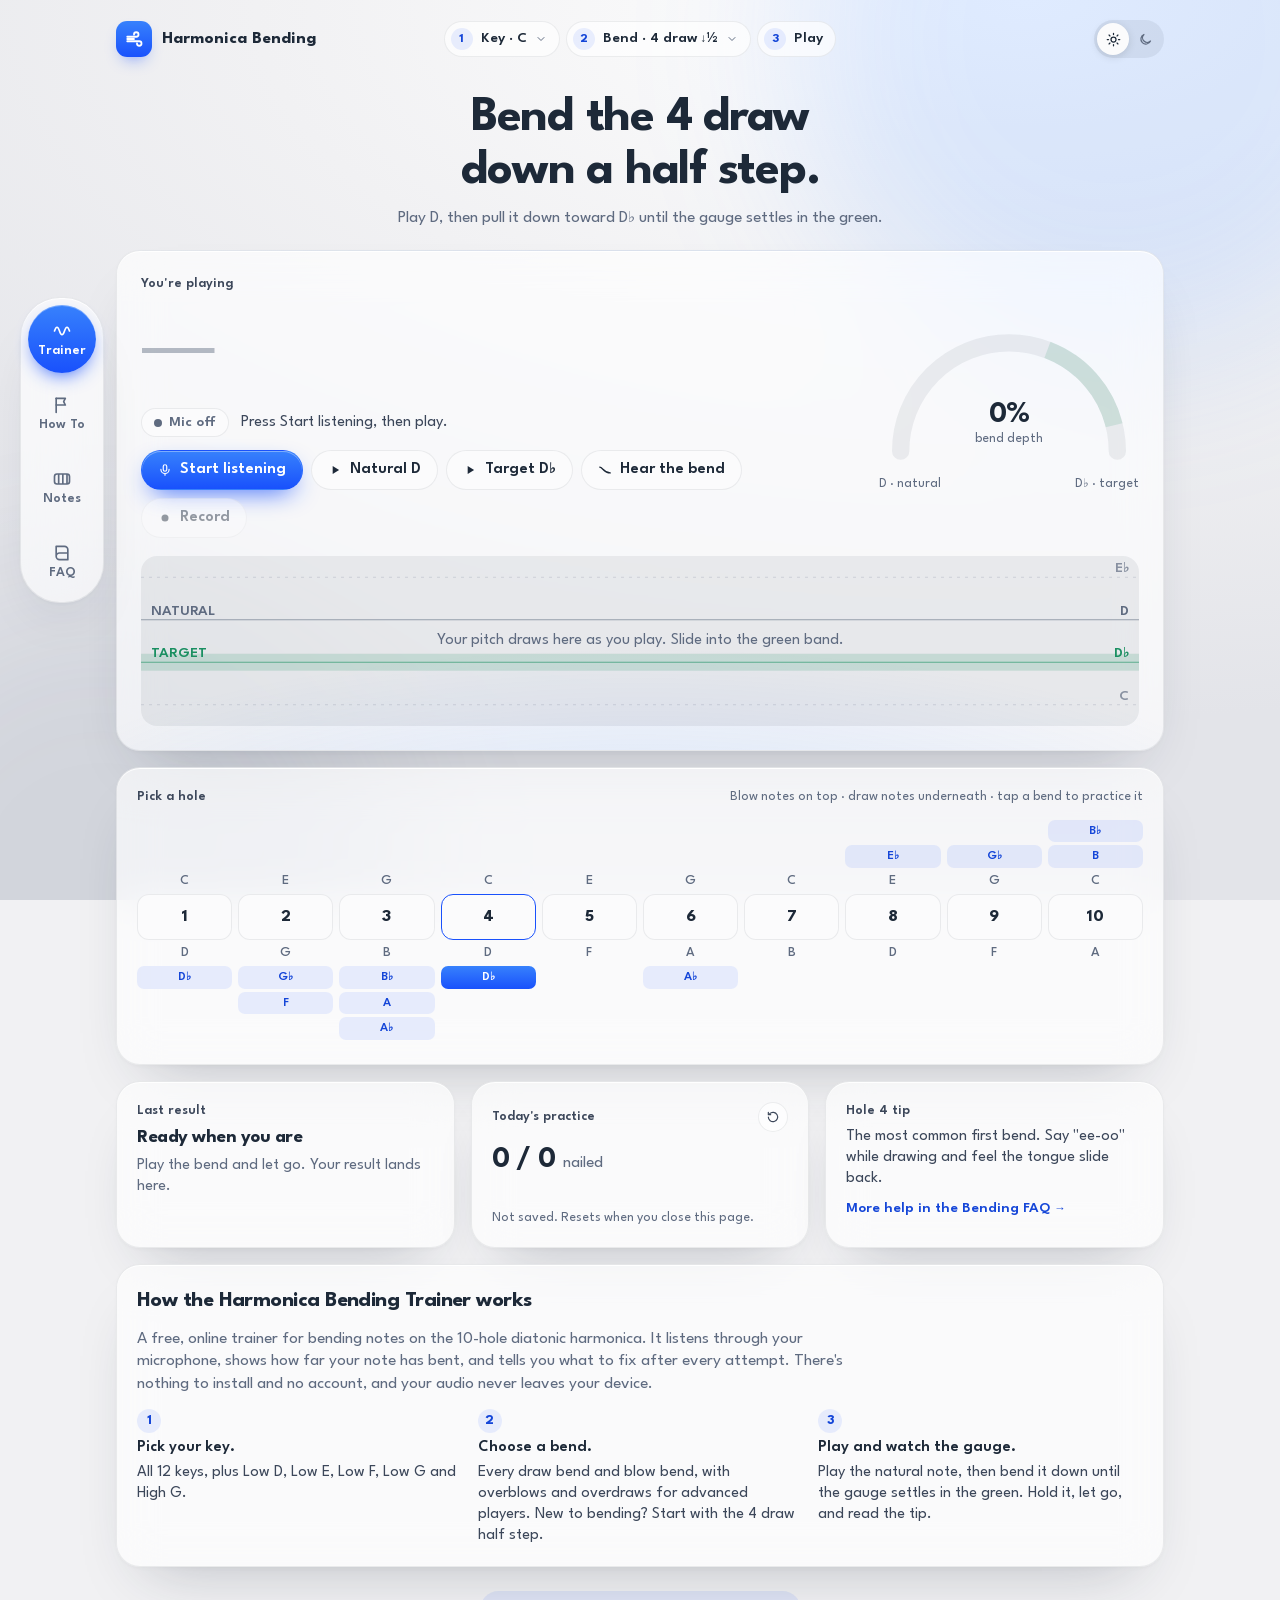
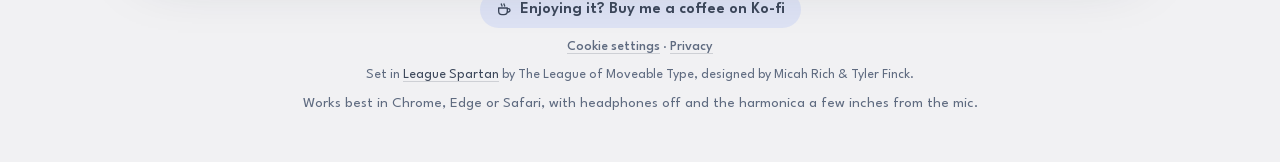
==== commit c447f11c: "Preview: cool glass light theme, low-light navy dark theme with blue glow, round menu Co-Authored-By" ====
--- a/index.html
+++ b/index.html
@@ -102,8 +102,8 @@
     ]
   }
   </script>
-  <meta name="theme-color" content="#dcd7c9" media="(prefers-color-scheme: light)">
-  <meta name="theme-color" content="#2c3639" media="(prefers-color-scheme: dark)">
+  <meta name="theme-color" content="#f1f1f3" media="(prefers-color-scheme: light)">
+  <meta name="theme-color" content="#0c1015" media="(prefers-color-scheme: dark)">
   <link rel="icon" href="favicon.svg" type="image/svg+xml">
   <script src="js/theme.js"></script>
   <link rel="preload" href="fonts/league-spartan-latin.woff2" as="font" type="font/woff2" crossorigin>
@@ -132,8 +132,8 @@
 
   <nav class="rail" aria-label="Site">
     <a class="ri" href="index.html" aria-current="page"><svg aria-hidden="true"><use href="#i-wave"/></svg><span>Trainer</span></a>
-    <a class="ri" href="index.html#about"><svg aria-hidden="true"><use href="#i-flag"/></svg><span>Get started</span></a>
-    <a class="ri" href="index.html#holeMap"><svg aria-hidden="true"><use href="#i-grid"/></svg><span>Hole map</span></a>
+    <a class="ri" href="index.html#about"><svg aria-hidden="true"><use href="#i-flag"/></svg><span>How To</span></a>
+    <a class="ri" href="index.html#holeMap"><svg aria-hidden="true"><use href="#i-grid"/></svg><span>Notes</span></a>
     <a class="ri" href="faq.html"><svg aria-hidden="true"><use href="#i-book"/></svg><span>FAQ</span></a>
   </nav>
 
--- a/css/styles.css
+++ b/css/styles.css
@@ -9,33 +9,42 @@
   src: url(../fonts/league-spartan-latin-ext.woff2) format('woff2');
   unicode-range: U+0100-02BA, U+02BD-02C5, U+02C7-02CC, U+02CE-02D7, U+02DD-02FF, U+1D00-1DBF, U+1E00-1E9F, U+1EF2-1EFF, U+2020, U+20A0-20AB, U+20AD-20C4, U+2113, U+2C60-2C7F, U+A720-A7FF; }
 
+/* Light: cool frosted white glass. Dark: Octet "Low-light" navy (#5a6882 → #050304) with a blue glass glow.
+   Dark surfaces follow Material's dark-theme guidance: no pure black or white, lighter = higher,
+   desaturated accent for text, white text at ~87% / 60% / 38% emphasis. */
 :root, :root[data-theme="light"] {
   color-scheme: light;
-  --bg-1: #f3efe6; --bg-2: #e4dfd2; --bg-3: #dcd7c9;            /* Au Lait */
-  --glow-a: rgba(162, 123, 91, 0.30); --glow-b: rgba(63, 78, 79, 0.14); --glow-good: rgba(111, 154, 118, 0.40);
-  --card: rgba(255, 253, 248, 0.64); --card-solid: #f7f4ed; --card-fallback: #f3efe7;
-  --line: rgba(44, 54, 57, 0.08); --line-strong: rgba(44, 54, 57, 0.18);
-  --ink: #2c3639; --ink-2: #4f5e61; --ink-3: #6c7a7b;            /* Inkwell */
-  --accent: #a27b5b; --accent-text: #87623f; --accent-soft: rgba(162, 123, 91, 0.14); --on-accent: #fffaf3;
-  --track: rgba(44, 54, 57, 0.08);
-  --good: #5d8a66; --good-soft: rgba(111, 154, 118, 0.18);
-  --bad: #b0604f; --bad-soft: rgba(176, 96, 79, 0.12);
-  --adv: #8c6c82; --adv-soft: rgba(140, 108, 130, 0.12);
-  --shadow: 0 1px 0 rgba(255, 255, 255, 0.85) inset, 0 22px 44px -26px rgba(44, 54, 57, 0.28);
+  --bg-1: #ffffff; --bg-2: #f1f1f3; --bg-3: #e3e4e9;
+  --glow-a: rgba(55, 129, 252, 0.16); --glow-b: rgba(90, 104, 130, 0.12); --glow-good: rgba(31, 157, 107, 0.22);
+  --card: rgba(255, 255, 255, 0.66); --card-solid: #fbfbfc; --card-fallback: #f7f7f9;
+  --line: rgba(29, 41, 56, 0.08); --line-strong: rgba(29, 41, 56, 0.16);
+  --ink: #1d2938; --ink-2: #3c475a; --ink-3: #5f6b80;
+  --accent: #1951fc; --accent-text: #1546d8; --accent-soft: rgba(25, 81, 252, 0.09); --on-accent: #ffffff;
+  --accent-grad: linear-gradient(180deg, #3781fc, #1951fc);
+  --track: rgba(29, 41, 56, 0.07);
+  --good: #1a8f61; --good-soft: rgba(26, 143, 97, 0.13);
+  --bad: #d23f4c; --bad-soft: rgba(210, 63, 76, 0.10);
+  --adv: #6f4ff0; --adv-soft: rgba(111, 79, 240, 0.10);
+  --shadow: 0 1px 0 rgba(255, 255, 255, 0.95) inset, 0 30px 60px -32px rgba(29, 41, 56, 0.28), 0 2px 6px -2px rgba(29, 41, 56, 0.06);
+  --inst-glow: radial-gradient(90% 55% at 50% 118%, rgba(55, 129, 252, 0.16), transparent 70%);
+  --inst-glow-on: radial-gradient(90% 55% at 50% 118%, rgba(26, 143, 97, 0.18), transparent 70%);
 }
 :root[data-theme="dark"] {
   color-scheme: dark;
-  --bg-1: #3f4e4f; --bg-2: #2c3639; --bg-3: #252e30;            /* Lunar Eclipse → Inkwell */
-  --glow-a: rgba(162, 123, 91, 0.22); --glow-b: rgba(220, 215, 201, 0.05); --glow-good: rgba(157, 191, 158, 0.22);
-  --card: rgba(63, 78, 79, 0.55); --card-solid: #3a4849; --card-fallback: #354244;
-  --line: rgba(220, 215, 201, 0.09); --line-strong: rgba(220, 215, 201, 0.2);
-  --ink: #dcd7c9; --ink-2: #b4b5ab; --ink-3: #8d9794;
-  --accent: #c9a27e; --accent-text: #d1ad8b; --accent-soft: rgba(201, 162, 126, 0.15); --on-accent: #1f2628;
-  --track: rgba(220, 215, 201, 0.09);
-  --good: #9dbf9e; --good-soft: rgba(157, 191, 158, 0.16);
-  --bad: #d4887a; --bad-soft: rgba(212, 136, 122, 0.12);
-  --adv: #c4a9b8; --adv-soft: rgba(196, 169, 184, 0.12);
-  --shadow: 0 1px 0 rgba(220, 215, 201, 0.06) inset, 0 26px 48px -26px rgba(0, 0, 0, 0.6);
+  --bg-1: #13171f; --bg-2: #0c1015; --bg-3: #050304;
+  --glow-a: rgba(25, 81, 252, 0.28); --glow-b: rgba(90, 104, 130, 0.14); --glow-good: rgba(87, 211, 155, 0.18);
+  --card: rgba(29, 41, 56, 0.52); --card-solid: #18212d; --card-fallback: #151d28;
+  --line: rgba(90, 104, 130, 0.26); --line-strong: rgba(122, 140, 172, 0.45);
+  --ink: rgba(236, 241, 250, 0.92); --ink-2: rgba(236, 241, 250, 0.68); --ink-3: #8090ab;
+  --accent: #2f6dfc; --accent-text: #8fbcfd; --accent-soft: rgba(55, 129, 252, 0.16); --on-accent: #ffffff;
+  --accent-grad: linear-gradient(180deg, #4a8dfd, #1951fc);
+  --track: rgba(90, 104, 130, 0.2);
+  --good: #57d39b; --good-soft: rgba(87, 211, 155, 0.15);
+  --bad: #f2828c; --bad-soft: rgba(242, 130, 140, 0.13);
+  --adv: #b9a3ff; --adv-soft: rgba(185, 163, 255, 0.13);
+  --shadow: 0 1px 0 rgba(203, 233, 253, 0.07) inset, 0 30px 60px -30px rgba(0, 0, 0, 0.8);
+  --inst-glow: radial-gradient(95% 62% at 50% 112%, rgba(55, 129, 252, 0.7), rgba(25, 81, 252, 0.2) 48%, transparent 76%);
+  --inst-glow-on: radial-gradient(95% 62% at 50% 112%, rgba(87, 211, 155, 0.55), rgba(87, 211, 155, 0.14) 48%, transparent 76%);
 }
 
 :root {
@@ -95,7 +104,7 @@
 .btn:hover { border-color: var(--line-strong); }
 .btn:disabled { opacity: 0.45; cursor: not-allowed; }
 .btn svg { width: 14px; height: 14px; flex: none; }
-.btn-primary { background: var(--accent); color: var(--on-accent); border-color: transparent; box-shadow: 0 10px 22px -12px var(--accent); }
+.btn-primary { background: var(--accent-grad); color: var(--on-accent); border-color: transparent; box-shadow: 0 1px 0 rgba(255, 255, 255, 0.35) inset, 0 10px 26px -10px var(--accent); }
 .btn-primary:hover { filter: brightness(1.06); border-color: transparent; }
 .btn-primary.is-live { background: var(--bad); box-shadow: 0 10px 22px -12px var(--bad); }
 .btn.is-recording { color: var(--bad); border-color: var(--bad); }
@@ -120,19 +129,19 @@
 #about, #holeMap, .qa { scroll-margin-top: 16px; }
 
 /* Side menu: a floating pill on the left; becomes a bottom tab bar on small screens */
-.rail { position: fixed; z-index: 30; left: 20px; top: 50%; transform: translateY(-50%); display: flex; flex-direction: column; gap: 4px; padding: 8px;
+.rail { position: fixed; z-index: 30; left: 20px; top: 50%; transform: translateY(-50%); display: flex; flex-direction: column; gap: 6px; padding: 7px;
   border-radius: 40px; background: var(--card); border: 1px solid var(--line); box-shadow: var(--shadow);
   -webkit-backdrop-filter: blur(22px) saturate(140%); backdrop-filter: blur(22px) saturate(140%); }
-.ri { display: grid; justify-items: center; gap: 4px; width: 68px; padding: 10px 4px; border-radius: 30px; color: var(--ink-3); font-size: 12px; font-weight: 600; line-height: 1.1; text-align: center; text-decoration: none; }
+.ri { display: grid; place-content: center; justify-items: center; gap: 3px; width: 68px; height: 68px; padding: 0; border-radius: 50%; color: var(--ink-3); font-size: 12px; font-weight: 600; line-height: 1.1; text-align: center; text-decoration: none; }
 .ri svg { width: 20px; height: 20px; }
 .ri:hover { color: var(--ink); background: var(--track); }
-.ri[aria-current="page"] { color: var(--accent-text); background: var(--accent-soft); }
+.ri[aria-current="page"] { color: var(--on-accent); background: var(--accent-grad); box-shadow: 0 1px 0 rgba(255, 255, 255, 0.3) inset, 0 8px 20px -8px var(--accent); }
 .shell { width: min(1080px, 100% - 32px); margin: 0 auto; padding: 20px 0 48px; display: grid; gap: 16px; }
 @media (min-width: 901px) { .shell /* leave room for the side menu */ { width: min(1080px, 100% - 232px); } }
 
 .topbar { display: grid; grid-template-columns: 1fr auto 1fr; align-items: center; gap: 12px; }
 .brand { display: flex; align-items: center; gap: 10px; color: var(--ink); text-decoration: none; font-weight: 700; font-size: 15px; justify-self: start; }
-.brand-mark { width: 36px; height: 36px; border-radius: 11px; display: grid; place-items: center; background: var(--accent); color: var(--on-accent); box-shadow: 0 8px 18px -10px var(--accent); }
+.brand-mark { width: 36px; height: 36px; border-radius: 11px; display: grid; place-items: center; background: var(--accent-grad); color: var(--on-accent); box-shadow: 0 8px 18px -10px var(--accent); }
 .brand-mark svg { width: 18px; height: 18px; }
 .top-actions { display: flex; gap: 8px; align-items: center; justify-content: flex-end; }
 .pill.nav-link { text-decoration: none; color: var(--ink); min-height: 38px; }
@@ -146,7 +155,7 @@
 .step .chev { width: 12px; height: 12px; color: var(--ink-3); transition: transform 200ms; }
 .step[aria-expanded="true"] { border-color: var(--accent); }
 .step[aria-expanded="true"] .chev { transform: rotate(180deg); }
-.step.is-on { background: var(--accent); color: var(--on-accent); border-color: transparent; }
+.step.is-on { background: var(--accent-grad); color: var(--on-accent); border-color: transparent; }
 .step.is-on b { background: rgba(255, 255, 255, 0.22); color: inherit; }
 
 /* Pickers */
@@ -158,7 +167,7 @@
 .keys { display: flex; flex-wrap: wrap; gap: 8px; }
 .key { min-width: 48px; height: 42px; padding: 0 14px; border-radius: 999px; border: 1px solid var(--line); background: var(--card-solid); font-weight: 600; font-size: 15px; }
 .key:hover { border-color: var(--line-strong); }
-.key[aria-pressed="true"] { background: var(--accent); color: var(--on-accent); border-color: transparent; }
+.key[aria-pressed="true"] { background: var(--accent-grad); color: var(--on-accent); border-color: transparent; }
 .feel { margin: 0; font-size: 14px; color: var(--ink-2); }
 .feel strong { color: var(--ink); }
 
@@ -170,7 +179,10 @@
 .intro p { margin: 10px auto 0; max-width: 56ch; }
 
 /* Instrument */
-.instrument { padding: 24px; display: grid; gap: 18px; }
+.instrument { padding: 24px; display: grid; gap: 18px; background: var(--inst-glow), var(--card); overflow: hidden; }
+body[data-mood="on"] .instrument { background: var(--inst-glow-on), var(--card); }
+:root[data-theme="dark"] .instrument { border-bottom-color: rgba(143, 188, 253, 0.55); }
+:root[data-theme="dark"] .trace-wrap { background: rgba(5, 8, 14, 0.28); border: 1px solid rgba(143, 188, 253, 0.12); }
 .inst-top { display: grid; grid-template-columns: minmax(0, 1fr) 260px; gap: 24px; align-items: center; }
 .inst-left { display: grid; gap: 12px; min-width: 0; }
 .note-big { font-size: clamp(64px, 10vw, 96px); line-height: 0.95; min-height: 0.95em; font-variant-numeric: tabular-nums; transition: color 200ms; }
@@ -219,7 +231,7 @@
 .bend { border: 0; border-radius: 7px; padding: 3px 0; font-size: 11px; font-weight: 600; background: var(--accent-soft); color: var(--accent-text); }
 .bend:hover { background: var(--accent); color: var(--on-accent); }
 .bend.adv { background: var(--adv-soft); color: var(--adv); }
-.bend.is-selected { background: var(--accent); color: var(--on-accent); }
+.bend.is-selected { background: var(--accent-grad); color: var(--on-accent); }
 .reed { text-align: center; font-size: 12px; font-weight: 500; color: var(--ink-3); border-radius: 6px; transition: background-color 150ms, color 150ms; }
 .num { text-align: center; padding: 11px 0; border-radius: 12px; background: var(--card-solid); border: 1px solid var(--line); font-weight: 700; font-size: 15px; transition: background-color 150ms, border-color 150ms, color 150ms; }
 .hole.is-target .num { border-color: var(--accent); }
@@ -327,7 +339,8 @@
 /* ── Responsive ── */
 @media (max-width: 900px) {
   .rail { top: auto; bottom: 12px; left: 50%; transform: translateX(-50%); flex-direction: row; justify-content: space-around; width: min(440px, calc(100% - 24px)); padding: 6px; border-radius: 999px; }
-  .ri { flex: 1; width: auto; padding: 8px 2px; font-size: 11px; }
+  .ri { flex: none; width: 60px; height: 60px; font-size: 11px; }
+  .ri svg { width: 18px; height: 18px; }
   .shell { padding-bottom: 104px; }
   .consent, .toast { bottom: 92px; }
   .topbar { grid-template-columns: 1fr auto; }
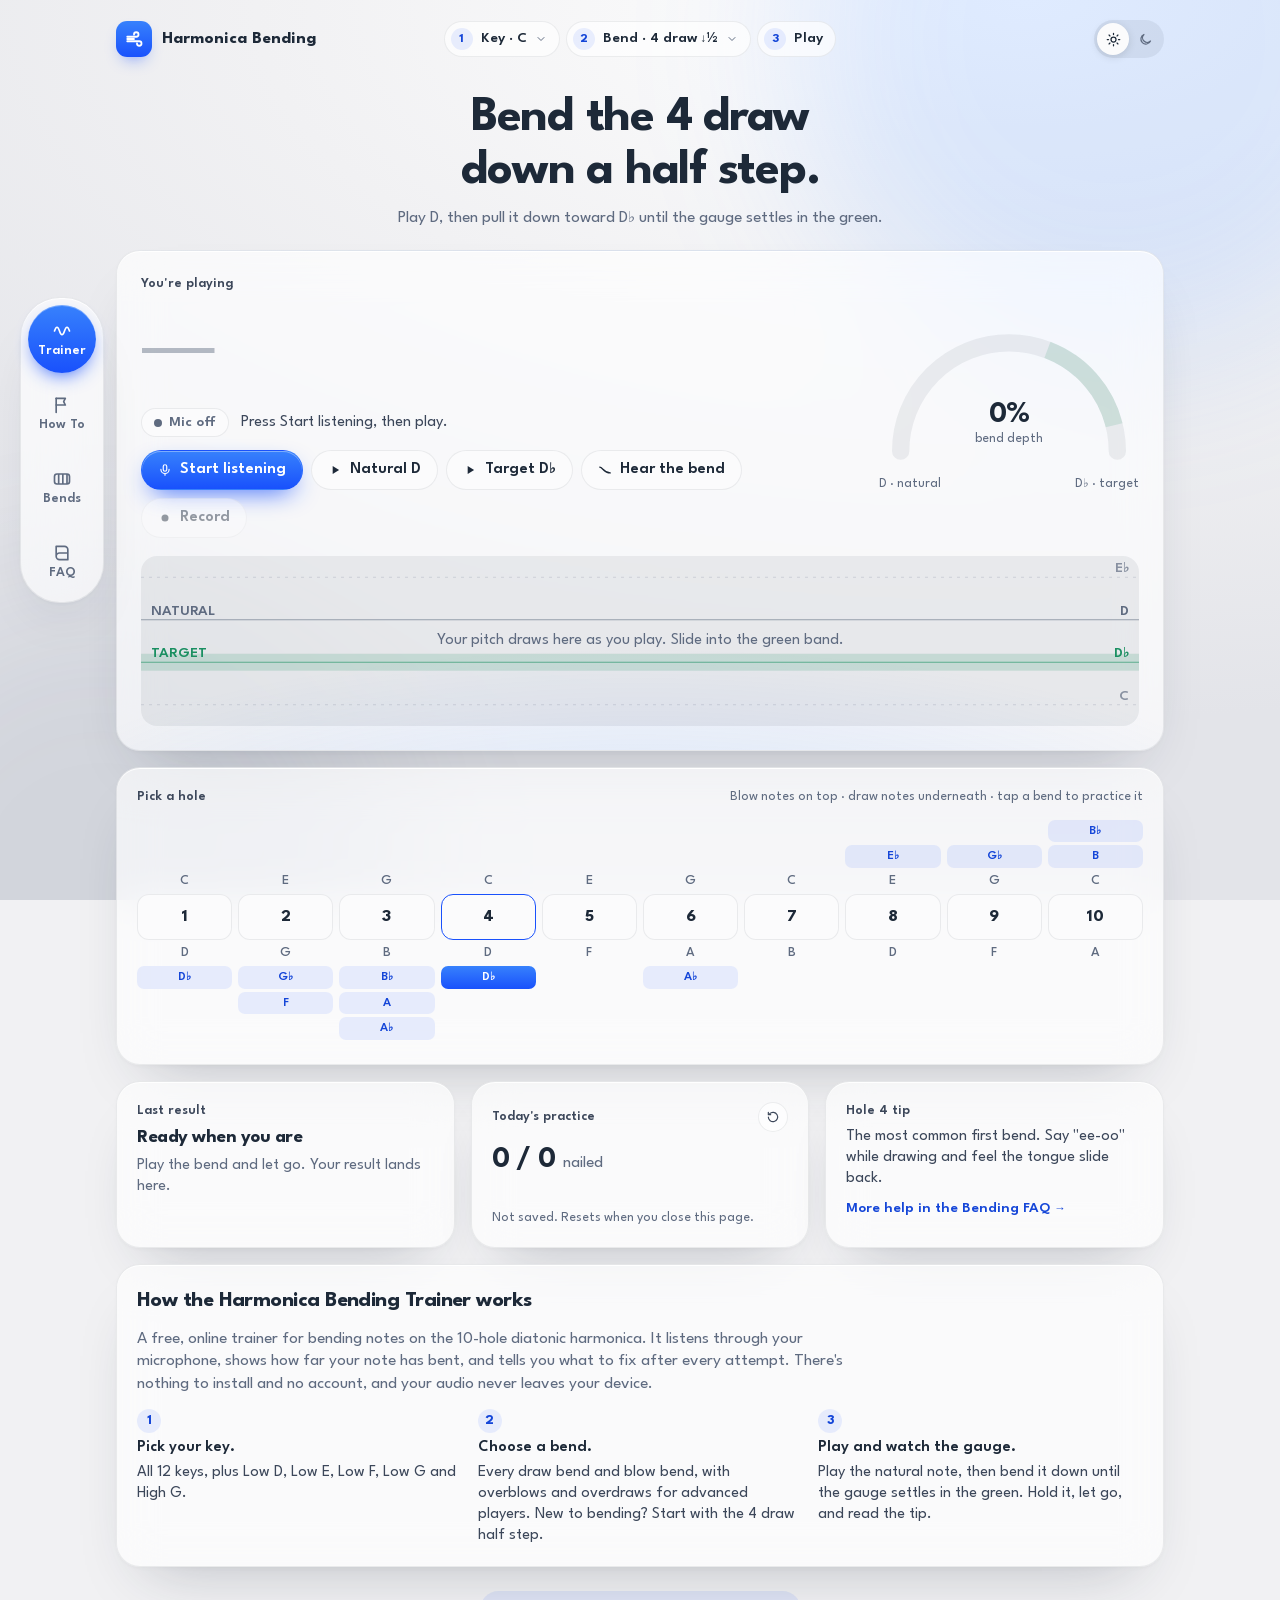
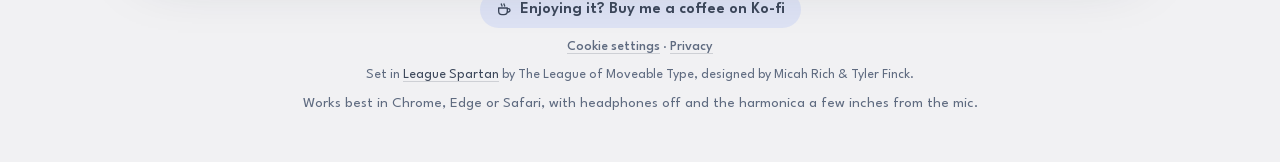
==== commit 0b85df89: "Preview: rename menu item Notes to Bends Co-Authored-By: Claude Opus 5.5 <noreply@anthropic.com>" ====
--- a/index.html
+++ b/index.html
@@ -133,7 +133,7 @@
   <nav class="rail" aria-label="Site">
     <a class="ri" href="index.html" aria-current="page"><svg aria-hidden="true"><use href="#i-wave"/></svg><span>Trainer</span></a>
     <a class="ri" href="index.html#about"><svg aria-hidden="true"><use href="#i-flag"/></svg><span>How To</span></a>
-    <a class="ri" href="index.html#holeMap"><svg aria-hidden="true"><use href="#i-grid"/></svg><span>Notes</span></a>
+    <a class="ri" href="index.html#holeMap"><svg aria-hidden="true"><use href="#i-grid"/></svg><span>Bends</span></a>
     <a class="ri" href="faq.html"><svg aria-hidden="true"><use href="#i-book"/></svg><span>FAQ</span></a>
   </nav>
 
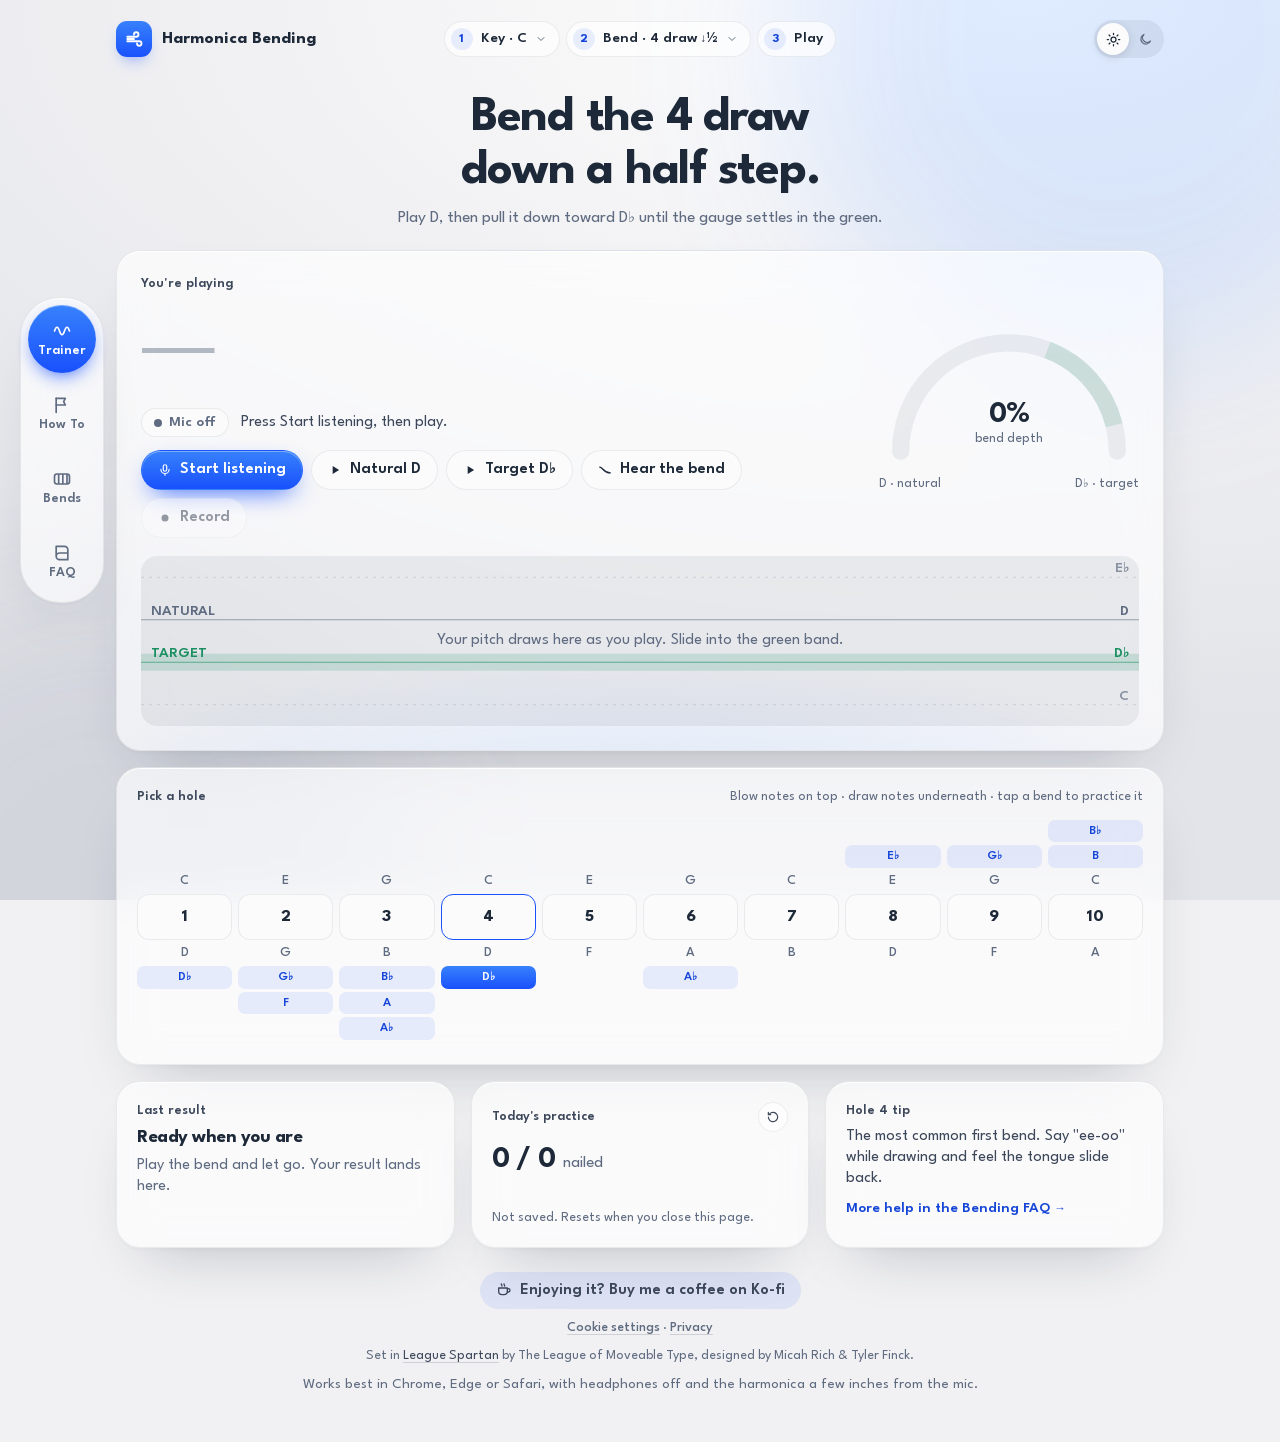
==== commit 73f14afb: "Add How To page and move getting-started content off the trainer - New how-to.html: intro, three ste" ====
--- a/index.html
+++ b/index.html
@@ -83,21 +83,6 @@
           "No download, no account; audio never leaves your device"
         ],
         "isPartOf": { "@id": "https://harmonicabending.com/#website" }
-      },
-      {
-        "@type": "HowTo",
-        "@id": "https://harmonicabending.com/#howto",
-        "name": "How to practice a harmonica bend with the Harmonica Bending Trainer",
-        "description": "Use your microphone to practice landing a bent note in tune.",
-        "tool": [
-          { "@type": "HowToTool", "name": "10-hole diatonic harmonica" },
-          { "@type": "HowToTool", "name": "Microphone (built into most phones and laptops)" }
-        ],
-        "step": [
-          { "@type": "HowToStep", "position": 1, "name": "Pick your key", "text": "Choose the key stamped on your harmonica. All 12 keys are supported, plus Low D, Low E, Low F, Low G and High G." },
-          { "@type": "HowToStep", "position": 2, "name": "Choose a bend", "text": "Pick the bend you want to practice. New players should start with the 4 draw half-step bend." },
-          { "@type": "HowToStep", "position": 3, "name": "Play and watch the gauge", "text": "Press Start listening, play the natural note, then bend it down until the gauge and pitch trace settle in the green band. Hold it, release, and read the coaching tip for what to adjust." }
-        ]
       }
     ]
   }
@@ -132,7 +117,7 @@
 
   <nav class="rail" aria-label="Site">
     <a class="ri" href="index.html" aria-current="page"><svg aria-hidden="true"><use href="#i-wave"/></svg><span>Trainer</span></a>
-    <a class="ri" href="index.html#about"><svg aria-hidden="true"><use href="#i-flag"/></svg><span>How To</span></a>
+    <a class="ri" href="how-to.html"><svg aria-hidden="true"><use href="#i-flag"/></svg><span>How To</span></a>
     <a class="ri" href="index.html#holeMap"><svg aria-hidden="true"><use href="#i-grid"/></svg><span>Bends</span></a>
     <a class="ri" href="faq.html"><svg aria-hidden="true"><use href="#i-book"/></svg><span>FAQ</span></a>
   </nav>
@@ -258,16 +243,6 @@
       </section>
     </div>
 
-    <section class="card about" id="about" aria-labelledby="aboutTitle">
-      <h2 class="display" id="aboutTitle">How the Harmonica Bending Trainer works</h2>
-      <p class="muted">A free, online trainer for bending notes on the 10-hole diatonic harmonica. It listens through your microphone, shows how far your note has bent, and tells you what to fix after every attempt. There's nothing to install and no account, and your audio never leaves your device.</p>
-      <ol class="about-steps">
-        <li><b>Pick your key.</b> All 12 keys, plus Low D, Low E, Low F, Low G and High G.</li>
-        <li><b>Choose a bend.</b> Every draw bend and blow bend, with overblows and overdraws for advanced players. New to bending? Start with the 4 draw half step.</li>
-        <li><b>Play and watch the gauge.</b> Play the natural note, then bend it down until the gauge settles in the green. Hold it, let go, and read the tip.</li>
-      </ol>
-    </section>
-
     <footer class="footer">
       <a class="kofi" href="https://ko-fi.com/harpbends" target="_blank" rel="noopener"><svg><use href="#i-cup"/></svg>Enjoying it? Buy me a coffee on Ko-fi</a>
       <p class="footer-links"><button type="button" class="linkish" data-cookie-settings>Cookie settings</button> · <a href="privacy.html">Privacy</a></p>
--- a/css/styles.css
+++ b/css/styles.css
@@ -126,7 +126,7 @@
 /* ── Layout ── */
 html { scroll-behavior: smooth; }
 @media (prefers-reduced-motion: reduce) { html { scroll-behavior: auto; } }
-#about, #holeMap, .qa { scroll-margin-top: 16px; }
+#holeMap, .qa, .step-card { scroll-margin-top: 16px; }
 
 /* Side menu: a floating pill on the left; becomes a bottom tab bar on small screens */
 .rail { position: fixed; z-index: 30; left: 20px; top: 50%; transform: translateY(-50%); display: flex; flex-direction: column; gap: 6px; padding: 7px;
@@ -256,15 +256,6 @@
 .tip p { margin: 0; font-size: 14px; color: var(--ink-2); }
 .tip .more { font-size: 13px; font-weight: 600; text-decoration: none; margin-top: 4px; }
 
-.about { display: grid; gap: 10px; }
-.about h2 { font-size: 22px; }
-.about p { margin: 0; max-width: 75ch; }
-.about-steps { margin: 4px 0 0; padding: 0; list-style: none; counter-reset: s; display: grid; grid-template-columns: repeat(3, minmax(0, 1fr)); gap: 16px; }
-.about-steps li { counter-increment: s; font-size: 14px; color: var(--ink-2); display: grid; gap: 4px; align-content: start; }
-.about-steps li::before { content: counter(s); width: 24px; height: 24px; border-radius: 50%; display: grid; place-items: center; background: var(--accent-soft); color: var(--accent-text); font-size: 12px; font-weight: 700; }
-.about-steps b { color: var(--ink); font-weight: 600; }
-@media (max-width: 760px) { .about-steps { grid-template-columns: minmax(0, 1fr); } }
-
 .footer { text-align: center; color: var(--ink-3); font-size: 13px; margin-top: 8px; display: grid; justify-items: center; gap: 10px; }
 .footer p { margin: 0; }
 .kofi { display: inline-flex; align-items: center; gap: 8px; padding: 8px 16px; border-radius: 999px; background: var(--accent-soft); color: var(--accent-text); font-weight: 600; font-size: 14px; text-decoration: none; transition: background-color 180ms, color 180ms; }
@@ -299,6 +290,24 @@
 .legal code { font-size: 13px; padding: 1px 6px; border-radius: 6px; background: var(--track); color: var(--ink); }
 .legal .linkish { font-size: inherit; font-weight: 600; vertical-align: baseline; }
 @media (max-width: 640px) { .legal { padding: 20px 18px; } }
+
+/* ── How To page ── */
+.steps-grid { display: grid; grid-template-columns: repeat(3, minmax(0, 1fr)); gap: 16px; }
+.step-card { display: grid; gap: 10px; align-content: start; padding: 24px; background: var(--inst-glow), var(--card); overflow: hidden; }
+.step-top { display: flex; align-items: center; justify-content: space-between; margin-bottom: 6px; }
+.step-num { width: 52px; height: 52px; border-radius: 50%; display: grid; place-items: center; background: var(--accent-grad); color: var(--on-accent);
+  font-family: var(--display); font-weight: 700; font-size: 24px; box-shadow: 0 1px 0 rgba(255, 255, 255, 0.35) inset, 0 10px 24px -10px var(--accent); }
+.step-icon { width: 40px; height: 40px; border-radius: 12px; display: grid; place-items: center; background: var(--accent-soft); color: var(--accent-text); }
+.step-icon svg { width: 20px; height: 20px; }
+.step-card h2 { font-size: 24px; line-height: 1.15; }
+.step-card p { margin: 0; color: var(--ink-2); }
+.step-tip { margin-top: 6px !important; padding: 10px 12px; border-radius: 12px; background: var(--track); font-size: 14px; color: var(--ink) !important; }
+.cta-card { display: flex; align-items: center; justify-content: space-between; gap: 20px; flex-wrap: wrap; padding: 28px; background: var(--inst-glow), var(--card); }
+.cta-card h2 { font-size: 26px; line-height: 1.15; margin-bottom: 4px; }
+.cta-card p { margin: 0; color: var(--ink-2); }
+.cta-actions { display: flex; gap: 10px; flex-wrap: wrap; }
+.cta-actions .btn { text-decoration: none; min-height: 46px; padding: 0 20px; font-size: 15px; }
+@media (max-width: 900px) { .steps-grid { grid-template-columns: minmax(0, 1fr); } }
 
 /* ── FAQ page ── */
 .faq-intro { padding: 18px 0 4px; }
@@ -344,6 +353,7 @@
   .shell { padding-bottom: 104px; }
   .consent, .toast { bottom: 92px; }
   .topbar { grid-template-columns: 1fr auto; }
+  .topbar > span:empty { display: none; }
   .steps { grid-column: 1 / -1; grid-row: 2; justify-content: center; flex-wrap: wrap; }
   .trio { grid-template-columns: minmax(0, 1fr); }
   .faq-layout { grid-template-columns: minmax(0, 1fr); }
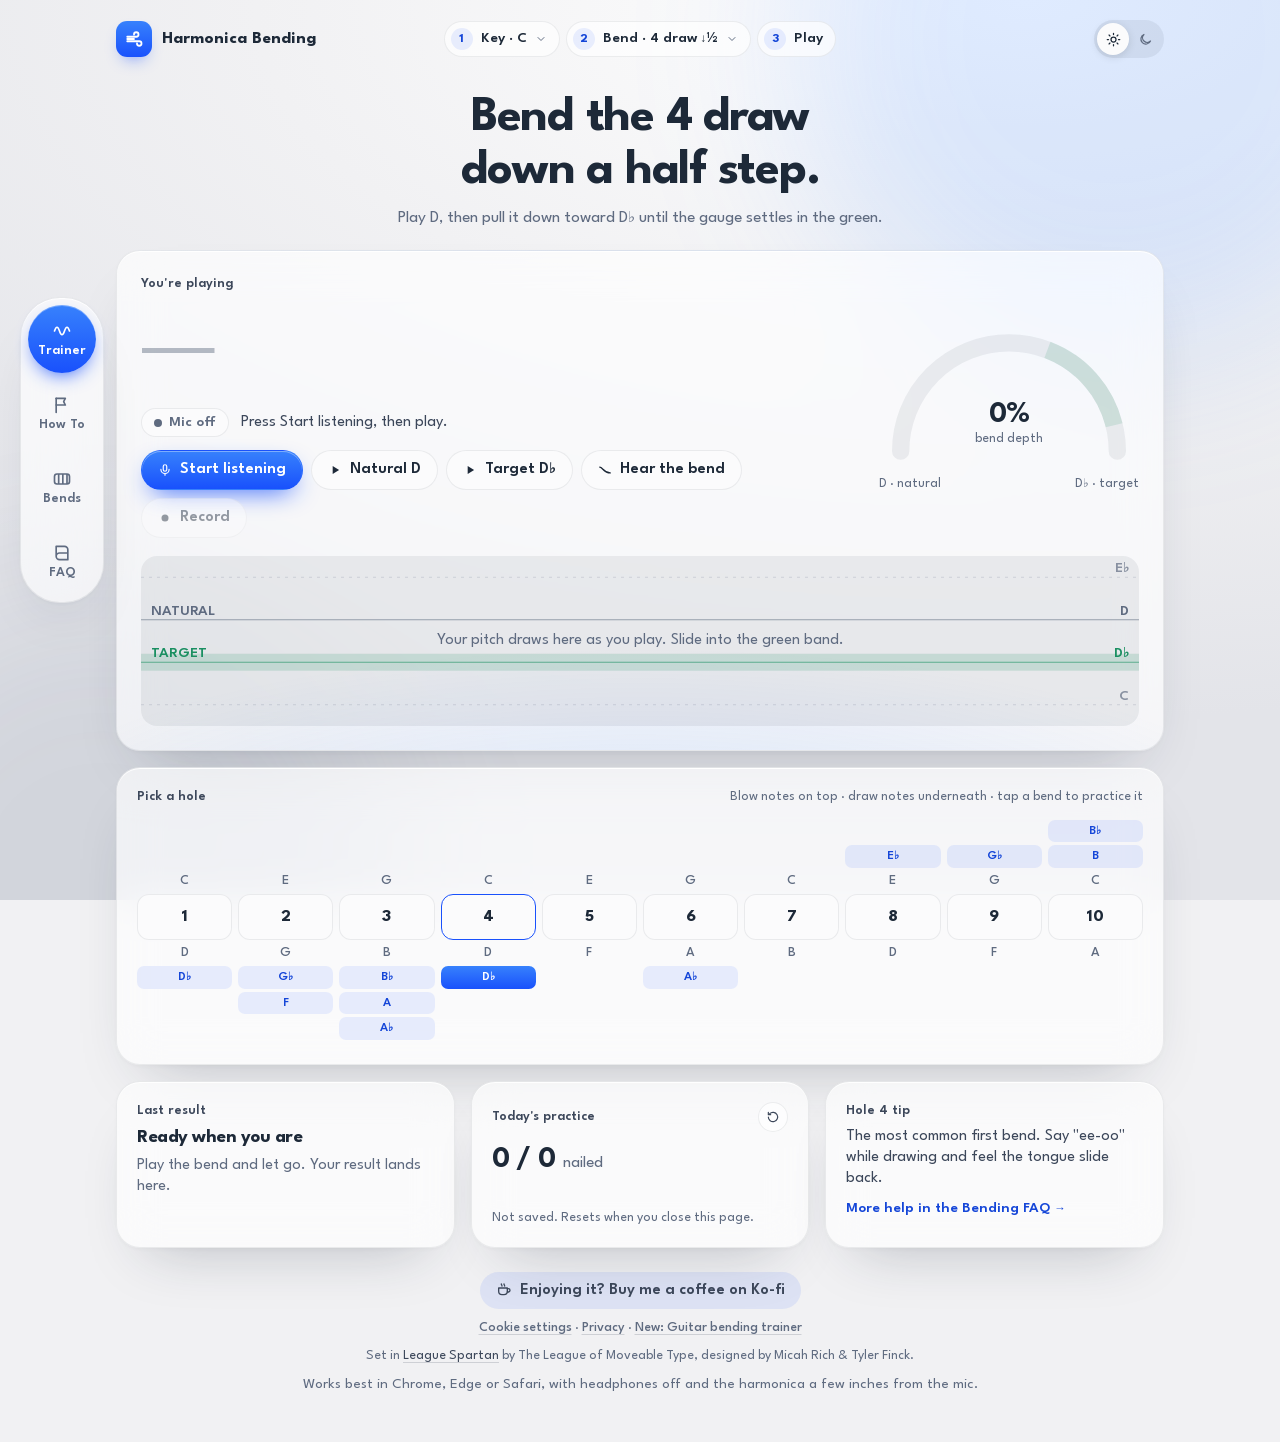
==== commit f7e1a38a: "Add Guitar Bending Trainer experiment at /guitar-bending - Same pitch engine, gauge, trace and coach" ====
--- a/index.html
+++ b/index.html
@@ -25,6 +25,7 @@
   </script>
   <script async src="https://www.googletagmanager.com/gtag/js?id=G-1V1MS5JSF1"></script>
   <script src="js/consent.js" defer></script>
+  <script src="js/pwa.js" defer></script>
   <title>Harmonica Bending Trainer · Free Online Bend Tuner</title>
   <meta name="description" content="Free online harmonica bending trainer. Pick your key and a bend, play into your mic, and get live pitch feedback and coaching. No download or sign-up.">
   <link rel="canonical" href="https://harmonicabending.com/">
@@ -90,6 +91,11 @@
   <meta name="theme-color" content="#f1f1f3" media="(prefers-color-scheme: light)">
   <meta name="theme-color" content="#0c1015" media="(prefers-color-scheme: dark)">
   <link rel="icon" href="favicon.svg" type="image/svg+xml">
+  <link rel="manifest" href="manifest.webmanifest">
+  <link rel="apple-touch-icon" href="apple-touch-icon.png">
+  <meta name="apple-mobile-web-app-title" content="Bend Trainer">
+  <meta name="mobile-web-app-capable" content="yes">
+  <meta name="apple-mobile-web-app-capable" content="yes">
   <script src="js/theme.js"></script>
   <link rel="preload" href="fonts/league-spartan-latin.woff2" as="font" type="font/woff2" crossorigin>
   <link rel="stylesheet" href="css/styles.css">
@@ -245,7 +251,7 @@
 
     <footer class="footer">
       <a class="kofi" href="https://ko-fi.com/harpbends" target="_blank" rel="noopener"><svg><use href="#i-cup"/></svg>Enjoying it? Buy me a coffee on Ko-fi</a>
-      <p class="footer-links"><button type="button" class="linkish" data-cookie-settings>Cookie settings</button> · <a href="privacy.html">Privacy</a></p>
+      <p class="footer-links"><button type="button" class="linkish" data-cookie-settings>Cookie settings</button> · <a href="privacy.html">Privacy</a> · <a href="guitar-bending.html">New: Guitar bending trainer</a></p>
       <p class="credits">Set in <a href="https://github.com/theleagueof/league-spartan" target="_blank" rel="noopener">League Spartan</a> by The League of Moveable Type, designed by Micah Rich &amp; Tyler Finck.</p>
       <p>Works best in Chrome, Edge or Safari, with headphones off and the harmonica a few inches from the mic.</p>
     </footer>
--- a/css/styles.css
+++ b/css/styles.css
@@ -136,7 +136,7 @@
 .ri svg { width: 20px; height: 20px; }
 .ri:hover { color: var(--ink); background: var(--track); }
 .ri[aria-current="page"] { color: var(--on-accent); background: var(--accent-grad); box-shadow: 0 1px 0 rgba(255, 255, 255, 0.3) inset, 0 8px 20px -8px var(--accent); }
-.shell { width: min(1080px, 100% - 32px); margin: 0 auto; padding: 20px 0 48px; display: grid; gap: 16px; }
+.shell { width: min(1080px, 100% - 32px); margin: 0 auto; padding: calc(20px + env(safe-area-inset-top)) 0 48px; display: grid; gap: 16px; }
 @media (min-width: 901px) { .shell /* leave room for the side menu */ { width: min(1080px, 100% - 232px); } }
 
 .topbar { display: grid; grid-template-columns: 1fr auto 1fr; align-items: center; gap: 12px; }
@@ -289,7 +289,22 @@
 .legal strong { color: var(--ink); }
 .legal code { font-size: 13px; padding: 1px 6px; border-radius: 6px; background: var(--track); color: var(--ink); }
 .legal .linkish { font-size: inherit; font-weight: 600; vertical-align: baseline; }
-@media (max-width: 640px) { .legal { padding: 20px 18px; } }
+
+/* ── Guitar page ── */
+.amount-row { display: grid; gap: 8px; }
+.fretboard { display: grid; grid-template-columns: 26px repeat(17, minmax(34px, 1fr)); gap: 4px; min-width: 680px; align-items: center; }
+.fb-num { text-align: center; font-size: 11px; font-weight: 600; color: var(--ink-3); padding-bottom: 2px; }
+.fb-num.marked { color: var(--accent-text); }
+.fb-num.marked::after { content: ""; display: block; width: 5px; height: 5px; margin: 3px auto 0; border-radius: 50%; background: currentColor; }
+.fb-string { font-size: 13px; font-weight: 700; color: var(--ink-2); text-align: center; }
+.fb-cell { height: 32px; border: 1px solid var(--line); border-radius: 8px; background: var(--card-solid); color: var(--ink-3); font-size: 11px; font-weight: 600; cursor: pointer;
+  transition: background-color 150ms, border-color 150ms, color 150ms; }
+.fb-cell:hover { border-color: var(--line-strong); color: var(--ink); }
+.fb-cell.is-selected { background: var(--accent-grad); color: var(--on-accent); border-color: transparent; box-shadow: 0 6px 16px -8px var(--accent); }
+.fb-cell.is-hit { background: var(--good) !important; color: var(--on-accent) !important; }
+.guitar-basics { max-width: none; }
+.amounts-inline { gap: 6px; }
+.amounts-inline .key { height: 34px; min-width: 40px; padding: 0 12px; font-size: 13px; }
 
 /* ── How To page ── */
 .steps-grid { display: grid; grid-template-columns: repeat(3, minmax(0, 1fr)); gap: 16px; }
@@ -302,12 +317,26 @@
 .step-card h2 { font-size: 24px; line-height: 1.15; }
 .step-card p { margin: 0; color: var(--ink-2); }
 .step-tip { margin-top: 6px !important; padding: 10px 12px; border-radius: 12px; background: var(--track); font-size: 14px; color: var(--ink) !important; }
-.cta-card { display: flex; align-items: center; justify-content: space-between; gap: 20px; flex-wrap: wrap; padding: 28px; background: var(--inst-glow), var(--card); }
-.cta-card h2 { font-size: 26px; line-height: 1.15; margin-bottom: 4px; }
-.cta-card p { margin: 0; color: var(--ink-2); }
-.cta-actions { display: flex; gap: 10px; flex-wrap: wrap; }
+.cta-card { display: grid; justify-items: center; gap: 28px; padding: 68px 48px; text-align: center; background: var(--inst-glow), var(--card); }
+.cta-card h2 { font-size: 28px; line-height: 1.15; margin-bottom: 8px; }
+.cta-card p { margin: 0 auto; max-width: 68ch; color: var(--ink-2); text-wrap: balance; }
+.cta-actions { display: flex; gap: 12px; flex-wrap: wrap; justify-content: center; }
+.cta-actions .btn { justify-content: center; }
 .cta-actions .btn { text-decoration: none; min-height: 46px; padding: 0 20px; font-size: 15px; }
-@media (max-width: 900px) { .steps-grid { grid-template-columns: minmax(0, 1fr); } }
+@media (max-width: 900px) {
+  .steps-grid { grid-template-columns: minmax(0, 1fr); }
+}
+
+.install { display: grid; grid-template-columns: auto minmax(0, 1fr) auto; align-items: center; gap: 24px; padding: 32px; }
+.install-icon { width: 64px; height: 64px; border-radius: 16px; box-shadow: 0 10px 24px -10px var(--accent); }
+.install-text { display: grid; gap: 6px; }
+.install h2 { font-size: 22px; line-height: 1.15; }
+.install p { margin: 0; color: var(--ink-2); }
+.install-how { font-size: 14px; }
+.install-how strong { color: var(--ink); }
+.kbd { display: inline-flex; align-items: center; gap: 4px; padding: 1px 8px; border-radius: 8px; background: var(--track); color: var(--ink); font-weight: 600; white-space: nowrap; }
+.kbd svg { width: 14px; height: 14px; }
+@media (max-width: 640px) { .install { grid-template-columns: minmax(0, 1fr); justify-items: start; gap: 16px; padding: 28px 24px; } }
 
 /* ── FAQ page ── */
 .faq-intro { padding: 18px 0 4px; }
@@ -347,10 +376,10 @@
 
 /* ── Responsive ── */
 @media (max-width: 900px) {
-  .rail { top: auto; bottom: 12px; left: 50%; transform: translateX(-50%); flex-direction: row; justify-content: space-around; width: min(440px, calc(100% - 24px)); padding: 6px; border-radius: 999px; }
+  .rail { top: auto; bottom: calc(12px + env(safe-area-inset-bottom)); left: 50%; transform: translateX(-50%); flex-direction: row; justify-content: space-around; width: min(440px, calc(100% - 24px)); padding: 6px; border-radius: 999px; }
   .ri { flex: none; width: 60px; height: 60px; font-size: 11px; }
   .ri svg { width: 18px; height: 18px; }
-  .shell { padding-bottom: 104px; }
+  .shell { padding-bottom: calc(104px + env(safe-area-inset-bottom)); }
   .consent, .toast { bottom: 92px; }
   .topbar { grid-template-columns: 1fr auto; }
   .topbar > span:empty { display: none; }
@@ -360,13 +389,12 @@
   .toc { position: static; }
 }
 @media (max-width: 640px) {
-  .shell { width: calc(100% - 32px); padding-top: 14px; gap: 14px; }
+  .shell { width: calc(100% - 32px); padding-top: calc(14px + env(safe-area-inset-top)); gap: 14px; }
   .brand-name { display: none; }
   .steps { flex-wrap: nowrap; gap: 6px; }
   .step { flex: 1 1 auto; justify-content: center; padding-right: 10px; gap: 6px; }
   .step i, .step .chev { display: none; }
   .intro { padding-top: 8px; }
-  .instrument { padding: 18px; }
   .inst-top { grid-template-columns: minmax(0, 1fr); gap: 14px; }
   .gauge-wrap { order: -1; }
   .gauge, .gauge-ends { max-width: 210px; }
@@ -375,12 +403,20 @@
   .actions .btn { flex: 1 1 calc(50% - 4px); justify-content: center; padding: 0 10px; white-space: nowrap; font-size: 13px; }
   .actions .btn-primary { flex-basis: 100%; }
   #trace { height: 140px; }
-  .card { padding: 16px; }
-  .qa summary { font-size: 17px; padding: 16px; }
+  /* Phone card padding. Kept in one place so later rules don't undo page-specific spacing. */
+  .card { padding: 22px 20px; }
+  .instrument { padding: 22px 20px; }
+  .legal { padding: 26px 22px; }
+  .qa { padding: 0; }
+  .step-card { padding: 28px 24px; }
+  .cta-card { padding: 50px 30px; gap: 24px; }
+  .cta-card h2 { font-size: 24px; }
+  .cta-actions { display: grid; width: 100%; }
+  .qa summary { font-size: 17px; padding: 18px 20px; }
   /* Fit all 10 holes across a phone screen instead of scrolling sideways */
   .holes { min-width: 0; grid-template-columns: repeat(10, minmax(0, 1fr)); gap: 3px; }
   .num { padding: 9px 0; font-size: 13px; border-radius: 9px; }
   .reed { font-size: 11px; }
   .bend { font-size: 10px; border-radius: 5px; padding: 3px 0; }
-  .qa .answer { padding: 0 16px 18px; }
-}
+  .qa .answer { padding: 0 20px 22px; }
+}
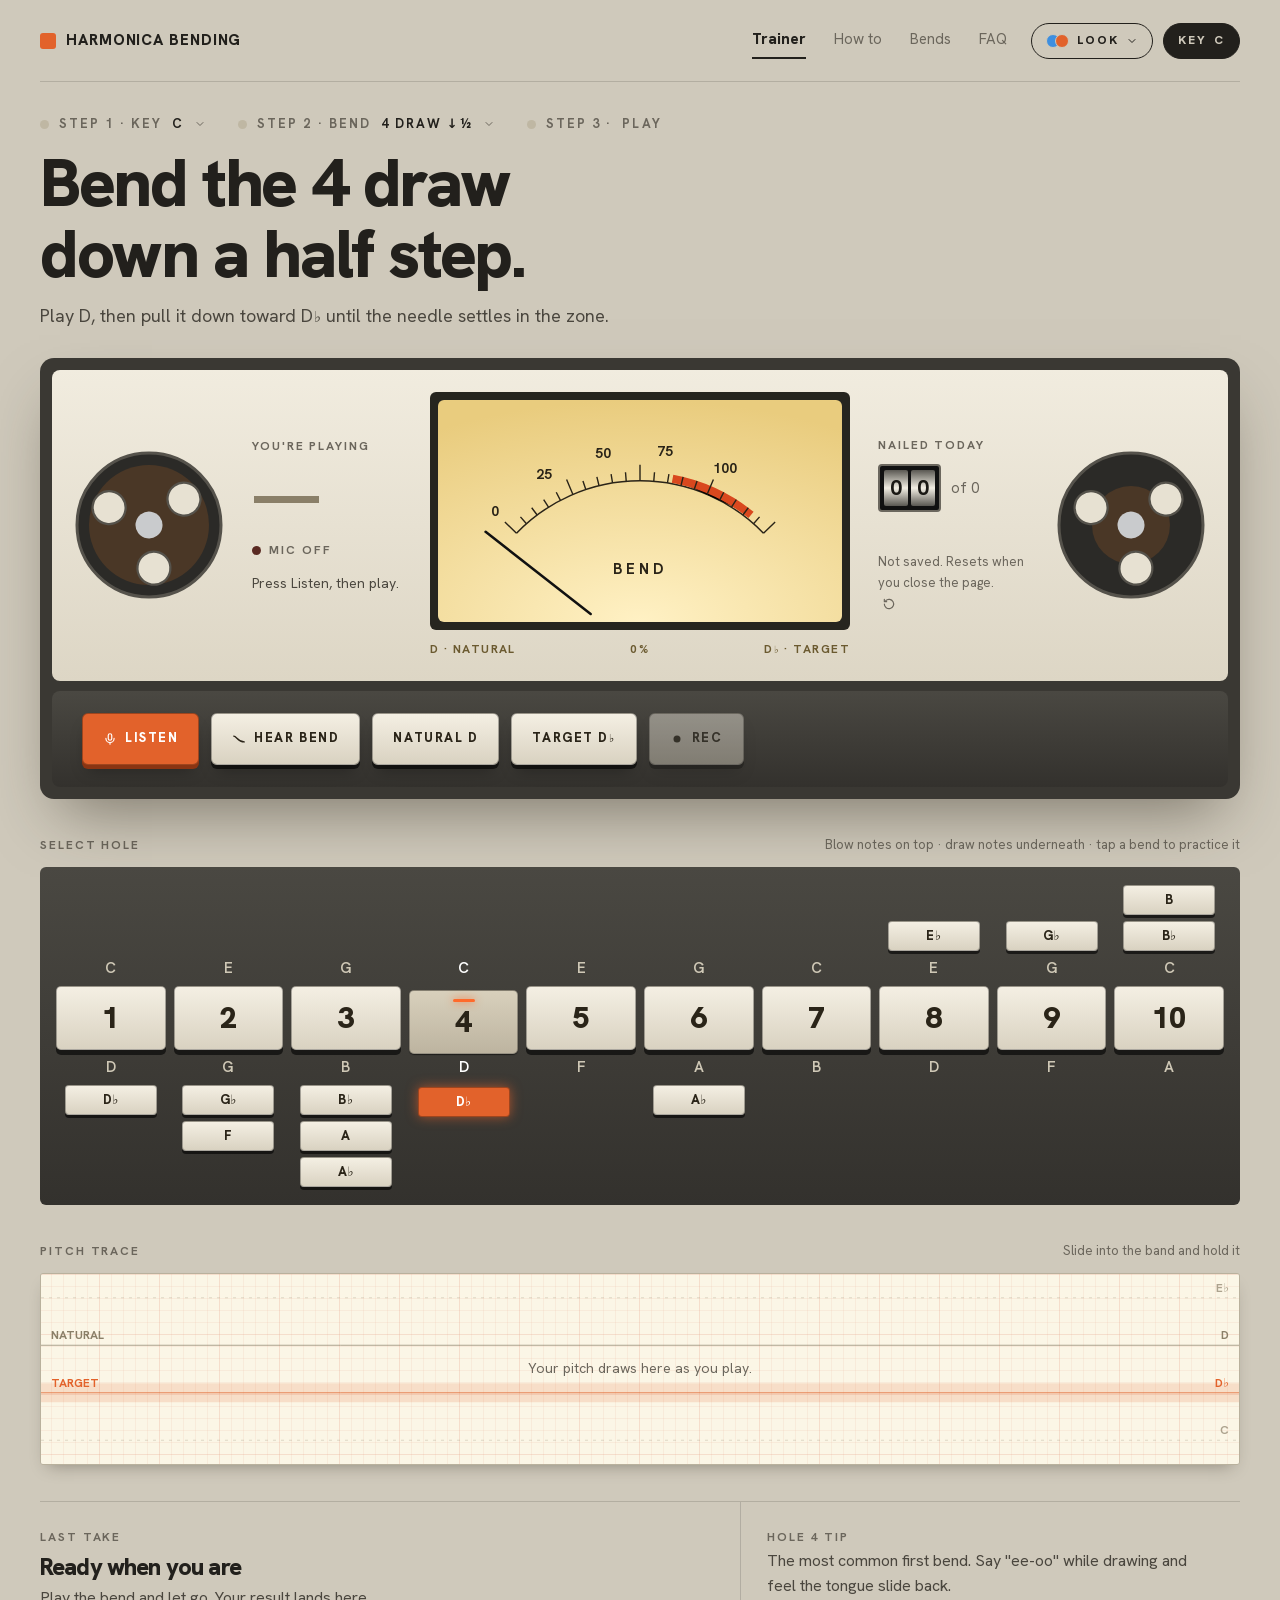
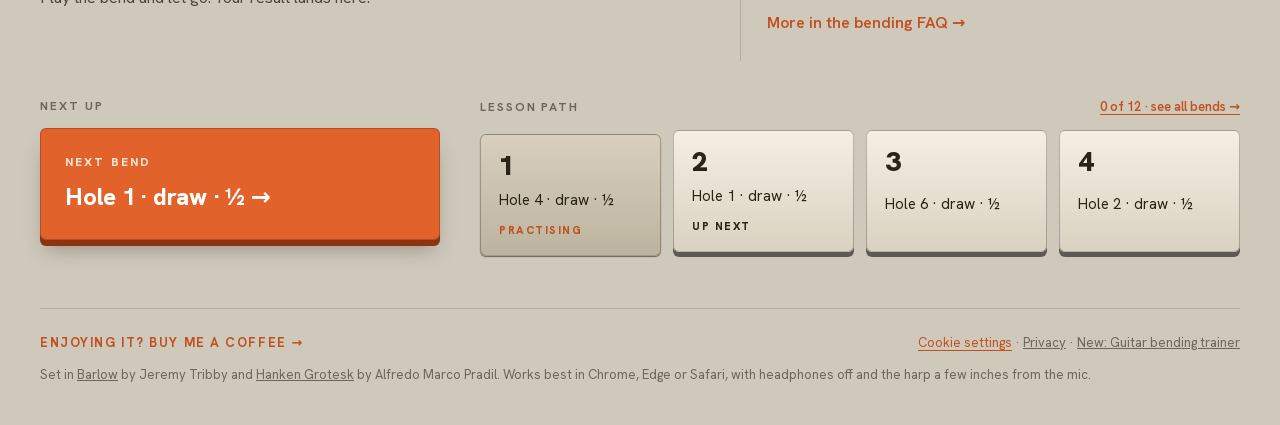
==== commit 635157d9: "Add Hi-fi and Tape looks with GSAP motion to the harmonica pages The trainer, How To, FAQ and Privac" ====
--- a/index.html
+++ b/index.html
@@ -63,7 +63,7 @@
         "@id": "https://harmonicabending.com/#app",
         "name": "Harmonica Bending Trainer",
         "url": "https://harmonicabending.com/",
-        "description": "A free, browser-based trainer for learning to bend notes on the 10-hole diatonic harmonica. It listens through your microphone, shows how far your note has bent on a gauge and a live pitch trace, and gives specific coaching after every attempt.",
+        "description": "A free, browser-based trainer for learning to bend notes on the 10-hole diatonic harmonica. It listens through your microphone, shows how far your note has bent on a needle meter and a live pitch trace, and gives specific coaching after every attempt.",
         "applicationCategory": "MusicApplication",
         "applicationSubCategory": "Music education",
         "operatingSystem": "Any (runs in a web browser)",
@@ -74,13 +74,13 @@
         "audience": { "@type": "Audience", "audienceType": "Beginner and intermediate harmonica players" },
         "featureList": [
           "Live pitch detection from your microphone",
-          "Bend-depth gauge and pitch trace with a target band",
+          "Bend-depth needle meter and pitch trace with a target band",
           "Coaching feedback after every attempt",
           "All 12 keys plus Low D, Low E, Low F, Low G and High G",
           "Every draw bend and blow bend, plus overblows and overdraws",
           "Reference tones for the natural note, the target note and the slide between them",
           "Record a take and compare it with the target",
-          "Light and dark themes",
+          "Two looks: Hi-fi (a '60s amp) and Tape (a '70s reel-to-reel)",
           "No download, no account; audio never leaves your device"
         ],
         "isPartOf": { "@id": "https://harmonicabending.com/#website" }
@@ -88,176 +88,190 @@
     ]
   }
   </script>
-  <meta name="theme-color" content="#f1f1f3" media="(prefers-color-scheme: light)">
-  <meta name="theme-color" content="#0c1015" media="(prefers-color-scheme: dark)">
+  <meta name="theme-color" content="#cfc9bb" media="(prefers-color-scheme: light)">
+  <meta name="theme-color" content="#0b0c0e" media="(prefers-color-scheme: dark)">
   <link rel="icon" href="favicon.svg" type="image/svg+xml">
   <link rel="manifest" href="manifest.webmanifest">
   <link rel="apple-touch-icon" href="apple-touch-icon.png">
   <meta name="apple-mobile-web-app-title" content="Bend Trainer">
   <meta name="mobile-web-app-capable" content="yes">
   <meta name="apple-mobile-web-app-capable" content="yes">
-  <script src="js/theme.js"></script>
-  <link rel="preload" href="fonts/league-spartan-latin.woff2" as="font" type="font/woff2" crossorigin>
-  <link rel="stylesheet" href="css/styles.css">
+  <script src="js/look.js"></script>
+  <link rel="preload" href="fonts/hanken-grotesk-latin.woff2" as="font" type="font/woff2" crossorigin>
+  <link rel="preload" href="fonts/barlow-400-latin.woff2" as="font" type="font/woff2" crossorigin>
+  <link rel="stylesheet" href="css/gear.css">
 </head>
 <body>
-  <div class="backdrop" aria-hidden="true"><div class="glow a"></div><div class="glow b"></div><div class="glow good"></div></div>
-
   <svg width="0" height="0" style="position:absolute" aria-hidden="true">
-    <symbol id="i-logo" viewBox="0 0 24 24"><g fill="none" stroke="currentColor" stroke-width="2.4" stroke-linecap="round"><path d="M3 9h12a3 3 0 1 0-3-3"/><path d="M3 15h16a3 3 0 1 1-3 3"/><path d="M3 12h9"/></g></symbol>
-    <symbol id="i-sun" viewBox="0 0 24 24"><g fill="none" stroke="currentColor" stroke-width="2" stroke-linecap="round"><circle cx="12" cy="12" r="4"/><path d="M12 2v2M12 20v2M4.9 4.9l1.4 1.4M17.7 17.7l1.4 1.4M2 12h2M20 12h2M4.9 19.1l1.4-1.4M17.7 6.3l1.4-1.4"/></g></symbol>
-    <symbol id="i-moon" viewBox="0 0 24 24"><path d="M20 14.5A8 8 0 1 1 9.5 4a6.5 6.5 0 0 0 10.5 10.5z" fill="none" stroke="currentColor" stroke-width="2" stroke-linejoin="round"/></symbol>
     <symbol id="i-mic" viewBox="0 0 24 24"><g fill="none" stroke="currentColor" stroke-width="2" stroke-linecap="round"><rect x="9" y="3" width="6" height="11" rx="3"/><path d="M5 11a7 7 0 0 0 14 0M12 18v3"/></g></symbol>
     <symbol id="i-stop" viewBox="0 0 24 24"><rect x="7" y="7" width="10" height="10" rx="2" fill="currentColor"/></symbol>
     <symbol id="i-play" viewBox="0 0 24 24"><path d="M8 5v14l11-7z" fill="currentColor"/></symbol>
     <symbol id="i-slide" viewBox="0 0 24 24"><path d="M3 7c5 0 7 10 18 10" fill="none" stroke="currentColor" stroke-width="2.4" stroke-linecap="round"/></symbol>
     <symbol id="i-rec" viewBox="0 0 24 24"><circle cx="12" cy="12" r="6" fill="currentColor"/></symbol>
-    <symbol id="i-book" viewBox="0 0 24 24"><path d="M5 4h10a4 4 0 0 1 4 4v12H9a4 4 0 0 1-4-4z M5 16a4 4 0 0 1 4-4h10" fill="none" stroke="currentColor" stroke-width="2" stroke-linejoin="round"/></symbol>
+    <symbol id="i-read" viewBox="0 0 24 24"><path d="M5 4h10a4 4 0 0 1 4 4v12H9a4 4 0 0 1-4-4z M5 16a4 4 0 0 1 4-4h10" fill="none" stroke="currentColor" stroke-width="2" stroke-linejoin="round"/></symbol>
     <symbol id="i-reset" viewBox="0 0 24 24"><g fill="none" stroke="currentColor" stroke-width="2" stroke-linecap="round" stroke-linejoin="round"><path d="M4 12a8 8 0 1 0 2.4-5.7"/><path d="M4 4v4h4"/></g></symbol>
-    <symbol id="i-cup" viewBox="0 0 24 24"><g fill="none" stroke="currentColor" stroke-width="2" stroke-linecap="round" stroke-linejoin="round"><path d="M4 9h13v5a5 5 0 0 1-5 5H9a5 5 0 0 1-5-5z"/><path d="M17 10h1.5a2.5 2.5 0 0 1 0 5H17"/><path d="M8 3c0 1.5 1 1.5 1 3M12 3c0 1.5 1 1.5 1 3"/></g></symbol>
     <symbol id="i-chev" viewBox="0 0 24 24"><path d="m6 9 6 6 6-6" fill="none" stroke="currentColor" stroke-width="2" stroke-linecap="round" stroke-linejoin="round"/></symbol>
-    <symbol id="i-wave" viewBox="0 0 24 24"><path d="M3 12c2-6 4-6 6 0s4 6 6 0 4-6 6 0" fill="none" stroke="currentColor" stroke-width="2" stroke-linecap="round"/></symbol>
-    <symbol id="i-flag" viewBox="0 0 24 24"><g fill="none" stroke="currentColor" stroke-width="2" stroke-linecap="round" stroke-linejoin="round"><path d="M5 21V4"/><path d="M5 4h11l-2 4 2 4H5"/></g></symbol>
-    <symbol id="i-grid" viewBox="0 0 24 24"><g fill="none" stroke="currentColor" stroke-width="2"><rect x="3" y="6" width="18" height="12" rx="3"/><path d="M8 6v12M13 6v12M18 6v12"/></g></symbol>
+    <symbol id="i-arrow" viewBox="0 0 24 24"><path d="M5 12h14M13 6l6 6-6 6" fill="none" stroke="currentColor" stroke-width="2.2" stroke-linecap="round" stroke-linejoin="round"/></symbol>
+    <symbol id="i-share" viewBox="0 0 24 24"><g fill="none" stroke="currentColor" stroke-width="2" stroke-linecap="round" stroke-linejoin="round"><path d="M12 15V3M8 7l4-4 4 4"/><path d="M6 11H5a1 1 0 0 0-1 1v8a1 1 0 0 0 1 1h14a1 1 0 0 0 1-1v-8a1 1 0 0 0-1-1h-1"/></g></symbol>
   </svg>
 
-  <nav class="rail" aria-label="Site">
-    <a class="ri" href="index.html" aria-current="page"><svg aria-hidden="true"><use href="#i-wave"/></svg><span>Trainer</span></a>
-    <a class="ri" href="how-to.html"><svg aria-hidden="true"><use href="#i-flag"/></svg><span>How To</span></a>
-    <a class="ri" href="index.html#holeMap"><svg aria-hidden="true"><use href="#i-grid"/></svg><span>Bends</span></a>
-    <a class="ri" href="faq.html"><svg aria-hidden="true"><use href="#i-book"/></svg><span>FAQ</span></a>
-  </nav>
-
-  <div class="shell">
-    <header class="topbar">
-      <a class="brand" href="index.html">
-        <span class="brand-mark"><svg><use href="#i-logo"/></svg></span>
-        <span class="brand-name">Harmonica Bending</span>
-      </a>
+  <div class="wrap">
+    <header class="hdr">
+      <a class="brand" href="index.html"><span class="brand-mark" aria-hidden="true"></span>Harmonica Bending</a>
+      <nav class="nav" aria-label="Site">
+        <a href="index.html" aria-current="page">Trainer</a>
+        <a href="how-to.html">How to</a>
+        <a href="index.html#holeMap">Bends</a>
+        <a href="faq.html">FAQ</a>
+      </nav>
+      <div class="hdr-actions">
+        <div class="look-pick">
+          <button type="button" class="chip-btn look-btn" id="lookBtn" aria-expanded="false" aria-controls="lookPanel" aria-label="Choose a look"><span class="swatch" aria-hidden="true"><i class="hifi"></i><i class="tape"></i></span><span class="look-lbl">Look</span><svg aria-hidden="true"><use href="#i-chev"/></svg></button>
+          <div class="look-panel" id="lookPanel" role="dialog" aria-label="Choose a look" hidden>
+            <h2>Choose a look</h2>
+            <p>Same trainer, different gear. Saved on this device.</p>
+            <div class="tiles">
+              <button type="button" class="tile" data-look-set="hifi" aria-pressed="false"><span class="prev prev-hifi" aria-hidden="true"></span><b>Hi-fi</b><span>’60s amp. Black glass, blue meter, green lamps.</span></button>
+              <button type="button" class="tile" data-look-set="tape" aria-pressed="false"><span class="prev prev-tape" aria-hidden="true"></span><b>Tape</b><span>’70s reel-to-reel. Cream panels, orange keys.</span></button>
+            </div>
+            <p class="look-note">Starts on Hi-fi in dark mode and Tape in light mode.</p>
+            <button type="button" class="gkey primary look-done" data-look-close>Done</button>
+          </div>
+        </div>
+        <button type="button" class="chip-btn solid" id="keyChip" aria-controls="keySheet">Key <span id="keyChipVal">C</span></button>
+      </div>
+    </header>
+
+    <main>
       <nav class="steps" aria-label="Setup">
-        <button type="button" class="step" id="stepKey" aria-expanded="false" aria-controls="keySheet"><b>1</b><span><i>Key · </i><em id="stepKeyVal">C</em></span><svg class="chev"><use href="#i-chev"/></svg></button>
-        <button type="button" class="step" id="stepBend" aria-expanded="false" aria-controls="bendSheet"><b>2</b><span><i>Bend · </i><em id="stepBendVal">4 draw</em></span><svg class="chev"><use href="#i-chev"/></svg></button>
-        <button type="button" class="step" id="stepPlay"><b>3</b><span id="stepPlayVal">Play</span></button>
+        <button type="button" class="step" id="stepKey" aria-expanded="false" aria-controls="keySheet"><span class="lamp" aria-hidden="true"></span>Step 1 · Key <em id="stepKeyVal">C</em><svg class="chev" aria-hidden="true"><use href="#i-chev"/></svg></button>
+        <button type="button" class="step" id="stepBend" aria-expanded="false" aria-controls="bendSheet"><span class="lamp" aria-hidden="true"></span>Step 2 · Bend <em id="stepBendVal">4 draw</em><svg class="chev" aria-hidden="true"><use href="#i-chev"/></svg></button>
+        <button type="button" class="step" id="stepPlay"><span class="lamp" aria-hidden="true"></span>Step 3 · <span id="stepPlayVal">Play</span></button>
       </nav>
-      <div class="top-actions">
-        <div class="theme-toggle" role="group" aria-label="Color theme">
-          <button type="button" data-theme-set="light" aria-label="Light mode" title="Light mode"><svg><use href="#i-sun"/></svg></button>
-          <button type="button" data-theme-set="dark" aria-label="Dark mode" title="Dark mode"><svg><use href="#i-moon"/></svg></button>
-        </div>
-      </div>
-    </header>
-
-    <!-- Step 1: key picker -->
-    <section class="sheet card" id="keySheet" aria-label="Pick your harmonica key" hidden>
-      <div class="sheet-head">
-        <div><span class="lbl">Step 1</span><h2 class="display">What key is your harmonica?</h2><p class="muted">It's stamped on the top cover, usually near the brand name.</p></div>
-        <button type="button" class="pill" data-close>Done</button>
-      </div>
-      <div class="keys" id="keys" role="group" aria-label="Standard keys"></div>
-      <button class="linkish" id="moreKeys" type="button" aria-expanded="false">Low &amp; high keys</button>
-      <div class="keys" id="variantKeys" role="group" aria-label="Low and high keys" hidden></div>
-      <p class="feel" id="feel"></p>
-    </section>
-
-    <!-- Step 2: bend picker -->
-    <section class="sheet card" id="bendSheet" aria-label="Pick a bend" hidden>
-      <div class="sheet-head">
-        <div><span class="lbl">Step 2</span><h2 class="display">Which bend do you want to practice?</h2><p class="muted">Tap a bend under a hole. New to bending? Start with the 4 draw half step (the highlighted one).</p></div>
-        <button type="button" class="pill" data-close>Done</button>
-      </div>
-      <div class="holes-scroll"><div class="holes" id="sheetHoles"></div></div>
-      <p class="map-key muted small">Blow notes on top · draw notes underneath · bends below draw notes (holes 1–6) and above blow notes (holes 8–10)</p>
-      <button type="button" class="linkish" id="advToggle">Show overblows &amp; overdraws (advanced)</button>
-    </section>
-
-    <section class="intro">
-      <h1 class="display" id="headline">Bend the 4 draw down a half step.</h1>
-      <p class="muted" id="subline">Play D, then pull it down toward D♭ until the gauge settles in the green.</p>
-    </section>
-
-    <!-- Step 3: the instrument -->
-    <section class="card instrument" aria-label="Live pitch">
-      <div class="inst-top">
-        <div class="inst-left">
-          <span class="lbl">You're playing</span>
-          <div class="note-big display" id="noteBig" aria-live="off"><span class="idle">—</span></div>
-          <div class="status-row">
+
+      <!-- Step 1: key picker. Hi-fi shows a rotary selector, Tape a shelf of tape boxes. -->
+      <section class="sheet" id="keySheet" aria-label="Pick your harmonica key" hidden>
+        <div class="sheet-head">
+          <div><span class="cap">Step 1</span><h2 class="display">What key is your harmonica?</h2><p>It's stamped on the top cover, usually near the brand name.</p></div>
+          <button type="button" class="gkey primary" data-close><span class="lamp"></span>Done · choose a bend</button>
+        </div>
+        <div class="key-picker">
+          <div class="dial-wrap">
+            <div class="knob" id="knob" aria-hidden="true"><span class="knob-ptr"></span></div>
+            <div class="keys keys-std" id="keys" role="group" aria-label="Standard keys"></div>
+          </div>
+          <div class="key-display">
+            <span class="cap">Selected key</span>
+            <div class="key-big" id="keyBig" aria-hidden="true">C</div>
+            <p class="feel" id="feel"></p>
+            <span class="cap">Low &amp; high keys</span>
+            <div class="keys variants" id="variantKeys" role="group" aria-label="Low and high keys"></div>
+          </div>
+        </div>
+      </section>
+
+      <!-- Step 2: bend picker -->
+      <section class="sheet" id="bendSheet" aria-label="Pick a bend" hidden>
+        <div class="sheet-head">
+          <div><span class="cap">Step 2</span><h2 class="display">Which bend do you want to practice?</h2><p>Tap a bend under a hole. New to bending? Start with the 4 draw half step (the lit one).</p></div>
+          <button type="button" class="gkey primary" data-close><span class="lamp"></span>Done</button>
+        </div>
+        <div class="holes-scroll"><div class="holes" id="sheetHoles"></div></div>
+        <div class="sheet-foot">
+          <button type="button" class="linkish" id="advToggle">Show overblows &amp; overdraws (advanced)</button>
+          <span class="muted small">Blow notes on top · draw notes underneath · bends below draw notes (holes 1–6) and above blow notes (holes 8–10)</span>
+        </div>
+      </section>
+
+      <section class="intro">
+        <h1 class="display" id="headline">Bend the 4 draw down a half step.</h1>
+        <p id="subline">Play D, then pull it down toward D♭ until the needle settles in the zone.</p>
+      </section>
+
+      <!-- Step 3: the machine -->
+      <section class="machine" aria-label="Live pitch">
+        <div class="deck">
+          <svg class="reel" aria-hidden="true"></svg>
+          <div class="readout">
+            <span class="cap" id="holeLabel">You're playing</span>
+            <div class="note-big" id="noteBig" aria-live="off"><span class="idle">—</span></div>
             <span class="status" id="micStatus" role="status"><span class="dot"></span><span>Mic off</span></span>
-            <span class="where" id="where">Press Start listening, then play.</span>
-          </div>
-          <div class="actions">
-            <button class="btn btn-primary" id="micBtn" type="button"><svg><use href="#i-mic"/></svg><span>Start listening</span></button>
-            <button class="btn" id="playNatural" type="button" title="Hear the unbent note"><svg><use href="#i-play"/></svg><span>Natural</span></button>
-            <button class="btn" id="playTarget" type="button" title="Hear the note you're aiming for"><svg><use href="#i-play"/></svg><span>Target</span></button>
-            <button class="btn" id="playSlide" type="button" title="Hear the note slide from natural to target"><svg><use href="#i-slide"/></svg><span>Hear the bend</span></button>
-            <button class="btn" id="recBtn" type="button" disabled title="Record yourself (turn on listening first)"><svg><use href="#i-rec"/></svg><span>Record</span></button>
-          </div>
+            <p class="where" id="where">Press Listen, then play.</p>
+          </div>
+          <div class="meter-box">
+            <div class="bezel"><svg id="meter" aria-hidden="true"></svg><div class="backlight"></div></div>
+            <div class="meter-cap"><span id="gNat">D · natural</span><span id="gaugePct">0%</span><span id="gTgt">D♭ · target</span></div>
+          </div>
+          <div class="stats">
+            <span class="cap">Nailed today</span>
+            <div class="count"><span class="wheels" id="wheels"></span><span class="of" id="sessionScore">of 0</span></div>
+            <div class="nailed-flash" id="nailedFlash">Nailed it</div>
+            <div class="pips" id="pips"></div>
+            <p class="muted small" style="margin:8px 0 0">Not saved. Resets when you close the page.</p>
+            <button type="button" class="icon-btn" id="resetSession" title="Clear today's practice" aria-label="Clear today's practice"><svg><use href="#i-reset"/></svg></button>
+          </div>
+          <svg class="reel" aria-hidden="true"></svg>
+        </div>
+        <div class="strip">
+          <button class="gkey primary" id="micBtn" type="button"><span class="lamp"></span><svg><use href="#i-mic"/></svg><span class="lbl">Listen</span></button>
+          <button class="gkey" id="playSlide" type="button" title="Hear the note slide from natural to target"><span class="lamp"></span><svg><use href="#i-slide"/></svg><span>Hear bend</span></button>
+          <button class="gkey" id="playNatural" type="button" title="Hear the unbent note"><span class="lamp"></span><span>Natural</span></button>
+          <button class="gkey" id="playTarget" type="button" title="Hear the note you're aiming for"><span class="lamp"></span><span>Target</span></button>
+          <button class="gkey" id="recBtn" type="button" disabled title="Record yourself (turn on listening first)"><span class="lamp"></span><svg><use href="#i-rec"/></svg><span>Rec</span></button>
           <div class="take-row" id="takeRow" hidden>
-            <span class="muted">Your take:</span>
+            <span>Your take:</span>
             <button class="linkish" id="playTake" type="button">Play it</button>
             <button class="linkish" id="compareTake" type="button">Target, then your take</button>
           </div>
         </div>
-
-        <div class="gauge-wrap">
-          <svg class="gauge" viewBox="0 0 240 140" aria-hidden="true">
-            <path id="gTrack" class="g-track"/>
-            <path id="gZone" class="g-zone"/>
-            <path id="gFill" class="g-fill"/>
-            <circle id="gKnob" class="g-knob" r="9"/>
-          </svg>
-          <div class="gauge-val"><span class="display" id="gaugePct">0%</span><span class="muted">bend depth</span></div>
-          <div class="gauge-ends muted"><span id="gNat">D · natural</span><span id="gTgt">D♭ · target</span></div>
-        </div>
-      </div>
-
-      <div class="trace-wrap">
+      </section>
+
+      <div class="section-lbl"><span class="cap">Select hole</span><span class="muted small">Blow notes on top · draw notes underneath · tap a bend to practice it</span></div>
+      <section class="holes-card" id="holeMap" aria-label="Hole map">
+        <div class="holes-scroll"><div class="holes" id="holes"></div></div>
+      </section>
+
+      <div class="section-lbl"><span class="cap">Pitch trace</span><span class="muted small">Slide into the band and hold it</span></div>
+      <div class="trace-box">
         <canvas id="trace" aria-label="Pitch trace: your pitch over time against the target band"></canvas>
-        <div class="trace-empty" id="traceEmpty">Your pitch draws here as you play. Slide into the green band.</div>
-      </div>
-    </section>
-
-    <section class="card holes-card" id="holeMap" aria-label="Hole map">
-      <div class="between">
-        <span class="lbl">Pick a hole</span>
-        <span class="muted small">Blow notes on top · draw notes underneath · tap a bend to practice it</span>
-      </div>
-      <div class="holes-scroll"><div class="holes" id="holes"></div></div>
-    </section>
-
-    <div class="trio">
-      <section class="card result" id="result" aria-live="polite">
-        <span class="lbl">Last result</span>
-        <h3 class="display">Ready when you are</h3>
-        <p class="muted">Play the bend and let go. Your result lands here.</p>
-      </section>
-
-      <section class="card session" aria-label="Today's practice">
-        <div class="between">
-          <span class="lbl">Today's practice</span>
-          <button type="button" class="icon-btn sm" id="resetSession" title="Clear today's practice" aria-label="Clear today's practice"><svg><use href="#i-reset"/></svg></button>
-        </div>
-        <div class="session-score"><span class="display" id="sessionScore">0 / 0</span><span class="muted">nailed</span></div>
-        <div class="pips" id="pips"></div>
-        <p class="note">Not saved. Resets when you close this page.</p>
-      </section>
-
-      <section class="card tip">
-        <span class="lbl" id="holeTipTitle">Tip</span>
-        <p id="holeTip"></p>
-        <a class="more" href="faq.html">More help in the Bending FAQ →</a>
-      </section>
-    </div>
-
-    <footer class="footer">
-      <a class="kofi" href="https://ko-fi.com/harpbends" target="_blank" rel="noopener"><svg><use href="#i-cup"/></svg>Enjoying it? Buy me a coffee on Ko-fi</a>
-      <p class="footer-links"><button type="button" class="linkish" data-cookie-settings>Cookie settings</button> · <a href="privacy.html">Privacy</a> · <a href="guitar-bending.html">New: Guitar bending trainer</a></p>
-      <p class="credits">Set in <a href="https://github.com/theleagueof/league-spartan" target="_blank" rel="noopener">League Spartan</a> by The League of Moveable Type, designed by Micah Rich &amp; Tyler Finck.</p>
-      <p>Works best in Chrome, Edge or Safari, with headphones off and the harmonica a few inches from the mic.</p>
+        <div class="trace-empty" id="traceEmpty">Your pitch draws here as you play.</div>
+      </div>
+
+      <div class="trio">
+        <section class="result" id="result" aria-live="polite">
+          <span class="cap">Last take</span>
+          <h3 class="display">Ready when you are</h3>
+          <p>Play the bend and let go. Your result lands here.</p>
+        </section>
+        <section class="tip">
+          <span class="cap" id="holeTipTitle">Tip</span>
+          <p id="holeTip"></p>
+          <a href="faq.html">More in the bending FAQ →</a>
+        </section>
+      </div>
+
+      <div class="next-row">
+        <div>
+          <div class="section-lbl" style="margin-top:0"><span class="cap">Next up</span></div>
+          <button type="button" class="next-btn" id="nextBtn"><small>Next bend</small><span id="nextName">Hole 1 · draw · half step →</span></button>
+        </div>
+        <div>
+          <div class="section-lbl" style="margin-top:0"><span class="cap">Lesson path</span><button type="button" class="linkish small" id="seeAll" aria-controls="bendSheet">See all bends →</button></div>
+          <ol class="path" id="path"></ol>
+        </div>
+      </div>
+    </main>
+
+    <footer class="foot">
+      <a class="kofi" href="https://ko-fi.com/harpbends" target="_blank" rel="noopener">Enjoying it? Buy me a coffee →</a>
+      <p><button type="button" class="linkish" data-cookie-settings>Cookie settings</button> · <a href="privacy.html">Privacy</a> · <a href="guitar-bending.html">New: Guitar bending trainer</a></p>
+      <p>Set in <a href="https://github.com/jpt/barlow" target="_blank" rel="noopener">Barlow</a> by Jeremy Tribby and <a href="https://github.com/marcologous/hanken-grotesk" target="_blank" rel="noopener">Hanken Grotesk</a> by Alfredo Marco Pradil. Works best in Chrome, Edge or Safari, with headphones off and the harp a few inches from the mic.</p>
     </footer>
   </div>
 
-  <div class="toast card" id="toast" role="alert"></div>
+  <div class="toast" id="toast" role="alert"></div>
+  <script src="js/vendor/gsap.min.js" defer></script>
+  <script src="js/vendor/CustomEase.min.js" defer></script>
   <script type="module" src="js/app.js"></script>
 </body>
 </html>
--- a/css/gear.css
+++ b/css/gear.css
@@ -0,0 +1,569 @@
+/* Harmonica pages: two looks over one set of components.
+   Hi-fi = '60s amp (black glass, blue meter, green lamps). Tape = '70s reel-to-reel (cream, ivory keys, orange).
+   Tokens live on :root[data-look]; js/look.js sets it before paint. Gear-specific rules are scoped per look. */
+
+@font-face { font-family: "Barlow"; font-weight: 400; font-display: swap; src: url("../fonts/barlow-400-latin.woff2") format("woff2"); }
+@font-face { font-family: "Barlow"; font-weight: 500; font-display: swap; src: url("../fonts/barlow-500-latin.woff2") format("woff2"); }
+@font-face { font-family: "Barlow"; font-weight: 600; font-display: swap; src: url("../fonts/barlow-600-latin.woff2") format("woff2"); }
+@font-face { font-family: "Barlow Condensed"; font-weight: 600; font-display: swap; src: url("../fonts/barlow-condensed-600-latin.woff2") format("woff2"); }
+@font-face { font-family: "Barlow Condensed"; font-weight: 700; font-display: swap; src: url("../fonts/barlow-condensed-700-latin.woff2") format("woff2"); }
+@font-face { font-family: "Hanken Grotesk"; font-weight: 400 900; font-display: swap; src: url("../fonts/hanken-grotesk-latin.woff2") format("woff2"); }
+
+:root[data-look="hifi"] {
+  color-scheme: dark;
+  --bg: #0b0c0e; --ink: #e8ecef; --ink-2: #aeb5bc; --muted: #7c848c; --faint: #5c646c; --line: #1e2126;
+  --accent: #46d27f; --accent-ink: #07080a; --accent-soft: rgba(70, 210, 127, 0.14); --glow: rgba(70, 210, 127, 0.55);
+  --good: #46d27f; --close: #e5b84b; --miss: #f08a92;
+  --panel: linear-gradient(180deg, #15181c, #07080a 8%, #0c0e11); --panel-edge: #2a2e34; --card: #111316;
+  --metal: linear-gradient(90deg, #d7dbde, #b4b9be 15%, #cdd1d4 30%, #a9aeb3 50%, #c8cccf 70%, #b0b5ba 85%, #d2d6d9);
+  --metal-ink: #2a2d31;
+  --font: "Barlow", system-ui, sans-serif; --cap: "Barlow Condensed", "Barlow", system-ui, sans-serif;
+  --display-weight: 600; --display-track: -0.02em; --cap-track: 0.2em;
+  --radius: 8px;
+}
+:root[data-look="tape"] {
+  color-scheme: light;
+  --bg: #cfc9bb; --ink: #22201c; --ink-2: #4a463e; --muted: #6b665c; --faint: #8a7f68; --line: rgba(34, 32, 28, 0.16);
+  --accent: #e2622b; --accent-ink: #ffffff; --accent-soft: rgba(226, 98, 43, 0.16); --glow: rgba(255, 106, 43, 0.6);
+  --good: #c2501f; --close: #9a6a12; --miss: #9a3b2e;
+  --panel: linear-gradient(180deg, #f1ecdf, #ddd6c5); --panel-edge: rgba(0, 0, 0, 0.15); --card: #f3ebd6;
+  --deck: linear-gradient(180deg, #4a4842, #33312d); --ivory: linear-gradient(180deg, #f4efe3, #d9d2c1); --ivory-down: linear-gradient(180deg, #d8d0bc, #bdb4a0);
+  --font: "Hanken Grotesk", system-ui, sans-serif; --cap: "Hanken Grotesk", system-ui, sans-serif;
+  --display-weight: 850; --display-track: -0.035em; --cap-track: 0.16em;
+  --radius: 6px;
+}
+
+*, *::before, *::after { box-sizing: border-box; }
+[hidden] { display: none !important; }
+html { -webkit-text-size-adjust: 100%; }
+body { margin: 0; background: var(--bg); color: var(--ink); font: 400 16px/1.55 var(--font); -webkit-font-smoothing: antialiased; transition: background-color 300ms, color 300ms; }
+a { color: inherit; }
+button { font: inherit; color: inherit; cursor: pointer; }
+:focus-visible { outline: 2px solid var(--accent); outline-offset: 2px; }
+svg { display: block; }
+.acc { font-family: "Apple Symbols", "Segoe UI Symbol", "Noto Sans Symbols 2", serif; font-weight: 400; font-size: 0.82em; margin-left: 0.04em; }
+.cap { font-family: var(--cap); font-weight: 700; font-size: 12px; letter-spacing: var(--cap-track); text-transform: uppercase; color: var(--muted); }
+.muted { color: var(--muted); }
+.small { font-size: 13px; }
+.display { font-weight: var(--display-weight); letter-spacing: var(--display-track); line-height: 1.04; margin: 0; }
+.wrap { width: min(1280px, 100%); margin: 0 auto; padding: 0 40px; }
+.sr-only { position: absolute; width: 1px; height: 1px; overflow: hidden; clip: rect(0 0 0 0); white-space: nowrap; }
+
+/* ───────── header ───────── */
+.hdr { display: flex; align-items: center; gap: 24px; padding: 22px 0; border-bottom: 1px solid var(--line); }
+.brand { display: inline-flex; align-items: center; gap: 10px; text-decoration: none; font-family: var(--cap); font-weight: 800; letter-spacing: 0.06em; text-transform: uppercase; font-size: 15px; margin-right: auto; }
+.brand-mark { width: 16px; height: 16px; background: var(--accent); border-radius: 3px; }
+:root[data-look="hifi"] .brand { color: var(--accent); font-weight: 700; letter-spacing: 0.16em; font-size: 16px; }
+:root[data-look="hifi"] .brand-mark { width: 9px; height: 9px; border-radius: 50%; box-shadow: 0 0 10px var(--glow); }
+.nav { display: flex; gap: 28px; }
+.nav a { text-decoration: none; color: var(--muted); font-size: 15px; padding: 6px 0; border-bottom: 2px solid transparent; }
+.nav a:hover { color: var(--ink); }
+.nav a[aria-current="page"] { color: var(--ink); border-color: var(--accent); }
+:root[data-look="hifi"] .nav a { font-family: var(--cap); font-weight: 600; letter-spacing: 0.18em; text-transform: uppercase; font-size: 14px; }
+:root[data-look="tape"] .nav a[aria-current="page"] { font-weight: 800; border-color: var(--ink); }
+.hdr-actions { display: flex; align-items: center; gap: 10px; }
+.chip-btn { display: inline-flex; align-items: center; gap: 8px; height: 36px; padding: 0 14px; border-radius: 999px; border: 1.5px solid var(--ink); background: transparent; font-family: var(--cap); font-weight: 800; font-size: 12px; letter-spacing: 0.14em; text-transform: uppercase; }
+.chip-btn.solid { background: var(--ink); color: var(--bg); }
+:root[data-look="hifi"] .chip-btn { border-radius: 4px; border-color: rgba(70, 210, 127, 0.5); background: #111316; font-weight: 700; color: var(--ink); }
+:root[data-look="hifi"] .chip-btn.solid { color: var(--accent); background: transparent; border-color: transparent; }
+.chip-btn svg { width: 12px; height: 12px; }
+.swatch { display: inline-flex; }
+.swatch i { width: 14px; height: 14px; border-radius: 50%; border: 1.5px solid var(--bg); }
+.swatch i + i { margin-left: -5px; }
+.swatch .hifi { background: #3e8fe0; } .swatch .tape { background: #e2622b; }
+
+/* Look picker: popover on desktop, bottom sheet on phones */
+.look-pick { position: relative; }
+.look-panel { position: absolute; right: 0; top: calc(100% + 12px); z-index: 40; width: 380px; padding: 20px; border-radius: 14px; background: var(--card); border: 1px solid var(--panel-edge); box-shadow: 0 30px 60px -16px rgba(0, 0, 0, 0.45); }
+:root[data-look="hifi"] .look-panel { background: #121418; }
+.look-panel h2 { font-size: 17px; margin: 0; }
+:root[data-look="hifi"] .look-panel h2 { font-family: var(--cap); letter-spacing: 0.2em; text-transform: uppercase; color: var(--accent); font-size: 14px; }
+.look-panel p { margin: 4px 0 14px; font-size: 13px; color: var(--muted); }
+.tiles { display: grid; grid-template-columns: 1fr 1fr; gap: 10px; }
+.tile { position: relative; text-align: left; padding: 8px 8px 12px; border-radius: 10px; border: 1px solid var(--panel-edge); background: transparent; }
+.tile[aria-pressed="true"] { border: 2px solid var(--accent); padding: 7px 7px 11px; }
+.tile b { display: block; margin: 10px 4px 2px; font-size: 15px; }
+.tile span { display: block; margin: 0 4px; font-size: 12px; line-height: 1.4; color: var(--muted); }
+.tile[aria-pressed="true"]::after { content: "✓"; position: absolute; right: 12px; bottom: 34px; width: 20px; height: 20px; border-radius: 50%; display: grid; place-items: center; font-size: 12px; font-weight: 800; background: var(--accent); color: var(--accent-ink); }
+.prev { height: 92px; border-radius: 6px; position: relative; overflow: hidden; }
+.prev-hifi { background: #07080a; border: 1px solid #2a2e34; }
+.prev-hifi::before { content: ""; position: absolute; left: 22%; right: 22%; top: 10px; height: 46px; border-radius: 4px; background: radial-gradient(ellipse at 50% 80%, #8fd0ff, #3e8fe0 55%, #123a73); box-shadow: 0 0 14px rgba(62, 143, 224, 0.6); }
+.prev-hifi::after { content: ""; position: absolute; left: 0; right: 0; bottom: 0; height: 26px; background: linear-gradient(90deg, #d7dbde, #a9aeb3, #d2d6d9); }
+.prev-tape { background: #3a3833; }
+.prev-tape::before { content: ""; position: absolute; left: 6px; right: 6px; top: 6px; height: 50px; border-radius: 3px; background: radial-gradient(circle at 18% 50%, #2b2a27 0 15px, transparent 16px), radial-gradient(circle at 82% 50%, #2b2a27 0 15px, transparent 16px), linear-gradient(180deg, #f3dfa6, #e9cc7e) 50% 50% / 34% 70% no-repeat, #ede7d9; }
+.prev-tape::after { content: ""; position: absolute; left: 6px; bottom: 8px; width: 46%; height: 20px; border-radius: 3px; background: #e2622b; box-shadow: 54px 0 0 -2px #f4efe3, 80px 0 0 -2px #f4efe3; }
+.look-note { margin: 14px 0 0; font-size: 12px; color: var(--faint); }
+.look-done { display: none; }
+
+/* ───────── buttons: machine keys ───────── */
+.gkey { position: relative; display: inline-flex; align-items: center; justify-content: center; gap: 8px; min-height: 52px; padding: 0 20px; border-radius: var(--radius); font-family: var(--cap); font-weight: 800; font-size: 13px; letter-spacing: 0.12em; text-transform: uppercase; text-decoration: none; white-space: nowrap; transition: transform 60ms, box-shadow 60ms, filter 120ms; }
+.gkey svg { width: 14px; height: 14px; }
+.gkey:disabled { opacity: 0.45; cursor: not-allowed; }
+:root[data-look="tape"] .gkey { background: var(--ivory); color: #2a2418; border: 1px solid rgba(0, 0, 0, 0.3); box-shadow: 0 4px 0 rgba(0, 0, 0, 0.6), 0 10px 16px -6px rgba(0, 0, 0, 0.35); }
+:root[data-look="tape"] .gkey:active:not(:disabled) { transform: translateY(3px); box-shadow: 0 1px 0 rgba(0, 0, 0, 0.6); }
+:root[data-look="tape"] .gkey.primary { background: var(--accent); color: #fff; box-shadow: 0 4px 0 #8a3412, 0 10px 16px -6px rgba(0, 0, 0, 0.35); }
+:root[data-look="tape"] .gkey.primary:active { box-shadow: 0 1px 0 #8a3412; }
+:root[data-look="tape"] .gkey.is-live, :root[data-look="tape"] .gkey.is-recording { background: var(--ivory-down); transform: translateY(3px); box-shadow: 0 1px 0 rgba(0, 0, 0, 0.6); }
+:root[data-look="tape"] .gkey.primary.is-live { background: #c24e1c; color: #fff; }
+:root[data-look="hifi"] .gkey { background: linear-gradient(180deg, #2e3135, #121315); color: #c9ced3; border: 1px solid #000; box-shadow: 0 4px 8px rgba(0, 0, 0, 0.45); padding-top: 12px; }
+:root[data-look="hifi"] .gkey:active:not(:disabled) { transform: translateY(2px); box-shadow: 0 1px 3px rgba(0, 0, 0, 0.5); }
+.gkey .lamp { display: none; }
+:root[data-look="hifi"] .gkey .lamp { display: block; position: absolute; left: 50%; top: 9px; width: 26px; height: 3px; margin-left: -13px; border-radius: 2px; background: #3a3d42; transition: background 250ms, box-shadow 250ms; }
+:root[data-look="hifi"] .gkey.primary .lamp, :root[data-look="hifi"] .gkey.is-live .lamp { background: var(--accent); box-shadow: 0 0 10px var(--accent); }
+:root[data-look="hifi"] .gkey.is-recording .lamp { background: #ff5a36; box-shadow: 0 0 10px #ff5a36; }
+.linkish { background: none; border: 0; padding: 0; color: var(--accent); font-weight: 600; text-decoration: underline; text-underline-offset: 3px; }
+:root[data-look="tape"] .linkish { color: #c2501f; }
+
+/* ───────── setup steps ───────── */
+.steps { display: flex; flex-wrap: wrap; gap: 8px 32px; margin: 28px 0 10px; }
+.step { display: inline-flex; align-items: center; gap: 10px; background: none; border: 0; padding: 4px 0; font-family: var(--cap); font-weight: 700; font-size: 13px; letter-spacing: 0.16em; text-transform: uppercase; color: var(--muted); }
+.step .lamp { width: 9px; height: 9px; border-radius: 50%; background: var(--panel-edge); transition: background 250ms, box-shadow 250ms; }
+:root[data-look="tape"] .step .lamp { background: #bfb7a3; }
+.step em { font-style: normal; color: var(--ink); }
+.step[aria-expanded="true"], .step.is-on { color: var(--ink); }
+.step[aria-expanded="true"] .lamp, .step.is-on .lamp { background: var(--accent); box-shadow: 0 0 8px var(--glow); }
+.step .chev { width: 12px; height: 12px; transition: transform 200ms; }
+.step[aria-expanded="true"] .chev { transform: rotate(180deg); }
+
+.intro { margin: 8px 0 28px; }
+.intro h1 { font-size: clamp(34px, 5.4vw, 68px); max-width: 16ch; }
+:root[data-look="hifi"] .intro h1 { max-width: none; }
+.intro p { margin: 12px 0 0; font-size: 18px; color: var(--ink-2); max-width: 60ch; }
+:root[data-look="hifi"] .intro p { color: #8c949c; font-weight: 400; }
+
+/* Sheets (step 1 and 2) */
+.sheet { margin: 6px 0 32px; }
+.sheet-head { display: flex; justify-content: space-between; gap: 20px; align-items: flex-end; margin-bottom: 20px; }
+.sheet-head h2 { font-size: clamp(28px, 4vw, 48px); margin: 6px 0 6px; }
+.sheet-head p { margin: 0; color: var(--ink-2); }
+.sheet-foot { display: flex; flex-wrap: wrap; align-items: center; gap: 12px 24px; margin-top: 16px; }
+
+/* Step 1, Hi-fi: a rotary selector with the keys printed around it */
+.key-picker { display: grid; gap: 24px; }
+:root[data-look="hifi"] .key-picker { grid-template-columns: minmax(300px, 380px) 1fr; align-items: center; background: var(--panel); border: 1px solid var(--panel-edge); border-radius: var(--radius); padding: 28px; }
+.dial-wrap { position: relative; }
+:root[data-look="hifi"] .dial-wrap { width: 340px; height: 340px; margin: 0 auto; }
+.knob { display: none; }
+:root[data-look="hifi"] .knob { display: block; position: absolute; left: 50%; top: 50%; width: 190px; height: 190px; margin: -95px 0 0 -95px; border-radius: 50%; background: radial-gradient(circle, transparent 66%, #0c0d0f 67%), radial-gradient(circle at 50% 0%, #3a3d42, #0c0d0f 75%); box-shadow: 0 14px 26px rgba(0, 0, 0, 0.8); }
+:root[data-look="hifi"] .knob::before { content: ""; position: absolute; inset: 28px; border-radius: 50%; background: conic-gradient(#eef0f2, #9ea3a8, #e2e5e8, #8e9398, #eef0f2); box-shadow: inset 0 0 0 1px rgba(0, 0, 0, 0.35); }
+.knob-ptr { position: absolute; left: 50%; top: 0; bottom: 50%; width: 0; }
+:root[data-look="hifi"] .knob-ptr::after { content: ""; position: absolute; left: -2px; top: 36px; width: 4px; height: 42px; border-radius: 2px; background: #111; }
+.keys { display: flex; flex-wrap: wrap; gap: 10px; }
+.key { border: 0; background: none; }
+:root[data-look="hifi"] .keys-std { position: absolute; inset: 0; display: block; }
+:root[data-look="hifi"] .keys-std .key { position: absolute; left: 50%; top: 50%; width: 44px; height: 32px; margin: -16px 0 0 -22px; font-size: 19px; color: #c9ced3; transform: rotate(calc(-148.5deg + var(--i) * 27deg)) translateY(-146px) rotate(calc(148.5deg - var(--i) * 27deg)); }
+:root[data-look="hifi"] .keys-std .key[aria-pressed="true"] { color: var(--accent); font-weight: 600; font-size: 24px; text-shadow: 0 0 12px var(--glow); }
+.key-display { display: grid; gap: 6px; align-content: start; }
+.key-big { font-size: 140px; line-height: 0.9; font-weight: 500; }
+:root[data-look="hifi"] .key-display { background: radial-gradient(ellipse at 20% 50%, #0d2a1b, #030806); border: 2px solid #3a3f46; border-radius: 8px; padding: 22px 26px; box-shadow: inset 0 6px 18px rgba(0, 0, 0, 0.8); }
+:root[data-look="hifi"] .key-display .cap { color: rgba(70, 210, 127, 0.6); }
+:root[data-look="hifi"] .key-big { color: #7cffb0; text-shadow: 0 0 22px var(--glow); }
+:root[data-look="tape"] .key-big { display: none; }
+.feel { margin: 4px 0 14px; color: var(--ink-2); }
+:root[data-look="hifi"] .feel { color: #aeb5bc; }
+.feel strong { color: var(--ink); font-weight: 600; }
+:root[data-look="hifi"] .variants .key { min-width: 76px; height: 38px; padding: 0 12px; border-radius: 4px; border: 1px solid var(--panel-edge); background: #111316; font-family: var(--cap); font-weight: 700; letter-spacing: 0.12em; text-transform: uppercase; font-size: 13px; color: #9aa3ab; }
+:root[data-look="hifi"] .variants .key[aria-pressed="true"] { border-color: var(--accent); color: var(--accent); box-shadow: 0 0 12px rgba(70, 210, 127, 0.3); }
+
+/* Step 1, Tape: each key is a reel-tape box on a shelf */
+:root[data-look="tape"] .keys-std { display: grid; grid-template-columns: repeat(6, 1fr); gap: 16px; }
+:root[data-look="tape"] .key-picker .key { position: relative; text-align: left; background: #f3ebd6; border: 1px solid rgba(0, 0, 0, 0.15); border-radius: 4px; box-shadow: 0 4px 6px rgba(42, 36, 24, 0.2); overflow: hidden; transition: transform 300ms cubic-bezier(.2,.8,.2,1), box-shadow 300ms; }
+:root[data-look="tape"] .keys-std .key { height: 148px; padding: 34px 14px 12px; font-size: 56px; font-weight: 900; letter-spacing: -0.04em; color: #22201c; line-height: 1; }
+:root[data-look="tape"] .key-picker .key::before { content: "HB · REEL TAPE"; position: absolute; left: 0; right: 0; top: 0; padding: 4px 12px; font-size: 10px; font-weight: 800; letter-spacing: 0.16em; color: rgba(255, 255, 255, 0.9); background: var(--band, #e2622b); }
+:root[data-look="tape"] .keys-std .key::after { content: ""; position: absolute; right: 14px; top: 40px; width: 44px; height: 44px; border-radius: 50%; background: radial-gradient(circle, #e7e1d2 0 5px, #2b2a27 6px); }
+:root[data-look="tape"] .key-picker .key:nth-child(4n+2) { --band: #8a5a3a; }
+:root[data-look="tape"] .key-picker .key:nth-child(4n+3) { --band: #d9a441; }
+:root[data-look="tape"] .key-picker .key:nth-child(4n+4) { --band: #3a3833; }
+:root[data-look="tape"] .key-picker .key[aria-pressed="true"] { transform: translateY(-12px); outline: 3px solid var(--accent); outline-offset: -3px; box-shadow: 0 22px 26px -6px rgba(42, 36, 24, 0.45); }
+:root[data-look="tape"] .keys-std .key[aria-pressed="true"] { padding-bottom: 12px; }
+:root[data-look="tape"] .key-picker .key[aria-pressed="true"]::before { content: "HB · LOADED"; }
+:root[data-look="tape"] .variants { display: grid; grid-template-columns: repeat(5, minmax(0, 150px)); gap: 12px; }
+:root[data-look="tape"] .variants .key { height: 56px; padding: 18px 12px 0 18px; font-size: 16px; font-weight: 800; color: #22201c; }
+:root[data-look="tape"] .variants .key::before { content: ""; right: auto; bottom: 0; width: 6px; padding: 0; }
+:root[data-look="tape"] .variants .key[aria-pressed="true"] { transform: translateY(-6px); }
+
+/* ───────── hole map: Hi-fi radio dial / Tape ivory keys ───────── */
+.holes-scroll { overflow-x: auto; scrollbar-width: thin; }
+/* Each hole is a column on a shared 5-row subgrid, so blow bends above holes 8–10 don't push their numbers out of line. */
+.holes { position: relative; display: grid; grid-template-columns: repeat(10, minmax(64px, 1fr)); grid-template-rows: repeat(5, auto); column-gap: 8px; min-width: 700px; padding: 18px 16px; }
+.hole { display: grid; grid-row: span 5; grid-template-rows: subgrid; justify-items: center; row-gap: 6px; position: relative; z-index: 1; }
+.hole .bends { display: flex; flex-direction: column; gap: 6px; width: 100%; align-items: center; }
+.hole .bends.up { flex-direction: column-reverse; justify-content: flex-start; align-self: end; }
+.hole .reed { font-family: var(--cap); font-size: 15px; font-weight: 600; color: var(--muted); }
+.hole .num { width: 100%; display: grid; place-items: center; height: 64px; font-size: 28px; font-weight: 600; }
+.bend { width: 100%; max-width: 92px; height: 30px; border-radius: 4px; font-family: var(--cap); font-weight: 800; font-size: 13px; letter-spacing: 0.04em; border: 1px solid transparent; }
+.bend.adv { font-style: italic; }
+.is-hit { animation: none; }
+:root[data-look="hifi"] .holes { background: radial-gradient(ellipse at 50% 50%, #132a44, #05080c 72%); border: 1px solid var(--panel-edge); border-radius: var(--radius); }
+:root[data-look="hifi"] .holes::before { content: ""; position: absolute; left: 24px; right: 24px; top: var(--scale-y, 50%); height: 1px; background: rgba(143, 182, 221, 0.5); }
+:root[data-look="hifi"] .hole .reed { color: #7f9ab5; }
+:root[data-look="hifi"] .hole .num { color: rgba(207, 227, 247, 0.8); font-size: 30px; }
+:root[data-look="hifi"] .hole.is-target .num { color: #fff; text-shadow: 0 0 14px rgba(143, 208, 255, 0.85); }
+:root[data-look="hifi"] .hole.is-target .reed { color: #cfe3f7; }
+:root[data-look="hifi"] .bend { background: #0b1520; border-color: #2e4a66; color: #9dc3e6; }
+:root[data-look="hifi"] .bend.is-selected { background: #0f2a1b; border-color: var(--accent); color: #7cffb0; box-shadow: 0 0 14px rgba(70, 210, 127, 0.5); }
+:root[data-look="hifi"] .is-hit.num, :root[data-look="hifi"] .reed.is-hit { color: #fff !important; text-shadow: 0 0 14px #8fd0ff; }
+:root[data-look="hifi"] .bend.is-hit { border-color: #8fd0ff; color: #fff; }
+.dial-ptr { display: none; }
+:root[data-look="hifi"] .dial-ptr { display: block; position: absolute; top: 8px; bottom: 8px; left: 0; width: 2px; background: #ff5a36; box-shadow: 0 0 12px #ff5a36; opacity: 0.6; z-index: 0; pointer-events: none; }
+:root[data-look="tape"] .holes { background: var(--deck); border-radius: var(--radius); }
+:root[data-look="tape"] .hole .reed { color: #cfc8b6; }
+:root[data-look="tape"] .hole.is-target .reed { color: #fff; }
+:root[data-look="tape"] .hole .num { background: var(--ivory); color: #2a2418; border-radius: 5px; font-weight: 900; font-size: 30px; border: 1px solid rgba(0, 0, 0, 0.3); box-shadow: 0 5px 0 rgba(0, 0, 0, 0.6); position: relative; }
+:root[data-look="tape"] .hole.is-target .num { background: var(--ivory-down); box-shadow: 0 1px 1px rgba(0, 0, 0, 0.5); transform: translateY(4px); }
+:root[data-look="tape"] .hole.is-target .num::before { content: ""; position: absolute; top: 8px; left: 50%; width: 22px; margin-left: -11px; height: 3px; border-radius: 2px; background: #ff6a2b; box-shadow: 0 0 8px #ff6a2b; }
+:root[data-look="tape"] .bend { background: var(--ivory); color: #2a2418; border-color: rgba(0, 0, 0, 0.3); box-shadow: 0 3px 0 rgba(0, 0, 0, 0.6); }
+:root[data-look="tape"] .bend.is-selected { background: var(--accent); color: #fff; box-shadow: 0 0 12px rgba(255, 106, 43, 0.55); transform: translateY(2px); }
+:root[data-look="tape"] .num.is-hit, :root[data-look="tape"] .bend.is-hit { outline: 2px solid #ffb27a; outline-offset: 1px; }
+:root[data-look="tape"] .reed.is-hit { color: #ffb27a !important; }
+.map-key { margin: 12px 0 0; }
+
+/* ───────── the machine ───────── */
+.machine { position: relative; }
+:root[data-look="hifi"] .machine { padding: 0 40px; border-radius: var(--radius); background: linear-gradient(90deg, #6b4220, #4a2a12 30%, #5e3a1a 60%, #3a200c); box-shadow: 0 30px 60px -20px #000; }
+:root[data-look="tape"] .machine { padding: 12px; border-radius: 14px; background: #3a3833; box-shadow: 0 30px 60px -20px rgba(42, 36, 24, 0.5); }
+.deck { display: grid; grid-template-columns: minmax(170px, 1fr) minmax(280px, 440px) minmax(170px, 1fr); gap: 28px; align-items: center; padding: 30px; }
+:root[data-look="hifi"] .deck { background: var(--panel); border: 1px solid var(--panel-edge); border-bottom: 0; }
+:root[data-look="tape"] .deck { grid-template-columns: auto minmax(150px, 1fr) minmax(260px, 420px) minmax(150px, 1fr) auto; background: var(--panel); border-radius: 8px; padding: 22px; }
+.reel { display: none; width: 150px; height: 150px; }
+:root[data-look="tape"] .reel { display: block; }
+.readout .note-big { font-size: 64px; font-weight: 500; line-height: 1; margin: 6px 0 10px; min-height: 64px; }
+.readout .note-big sub { font-size: 0.32em; vertical-align: baseline; color: var(--muted); margin-left: 4px; }
+.readout .note-big .idle { color: var(--faint); }
+:root[data-look="hifi"] .readout .note-big { color: var(--ink); }
+:root[data-look="hifi"] .readout .note-big.is-on { color: #7cffb0; text-shadow: 0 0 18px var(--glow); }
+:root[data-look="tape"] .readout .note-big { font-weight: 800; letter-spacing: -0.03em; }
+:root[data-look="tape"] .readout .note-big.is-on { color: #c2501f; }
+.status { display: inline-flex; align-items: center; gap: 8px; font-family: var(--cap); font-weight: 700; font-size: 12px; letter-spacing: 0.16em; text-transform: uppercase; color: var(--muted); }
+.status .dot { width: 9px; height: 9px; border-radius: 50%; background: #5a2a22; transition: background 250ms, box-shadow 250ms; }
+.status.is-live .dot { background: var(--accent); box-shadow: 0 0 8px var(--glow); }
+.status.is-on { color: var(--accent); }
+:root[data-look="tape"] .status.is-on { color: #c2501f; }
+.status.is-on .dot { background: var(--accent); box-shadow: 0 0 12px var(--accent); }
+.status.is-error .dot { background: #e8707a; }
+.where { margin: 10px 0 0; font-size: 14px; color: var(--ink-2); min-height: 44px; }
+:root[data-look="hifi"] .where { color: #8c949c; }
+.where strong { color: var(--ink); font-weight: 600; }
+.hz { font-family: var(--cap); font-weight: 600; font-size: 14px; letter-spacing: 0.06em; color: var(--muted); margin-top: 6px; }
+
+.meter-box { position: relative; }
+.bezel { padding: 8px; border-radius: 12px; background: #000; border: 2px solid #3a3f46; }
+:root[data-look="tape"] .bezel { background: #26251f; border: 0; border-radius: 6px; }
+.meter { width: 100%; height: auto; border-radius: 6px; }
+:root[data-look="hifi"] .meter { box-shadow: 0 0 44px rgba(62, 143, 224, 0.55); }
+:root[data-look="tape"] .meter { box-shadow: inset 0 6px 14px rgba(0, 0, 0, 0.35); }
+.meter .face-hifi, .meter .face-tape { transition: opacity 250ms; }
+:root[data-look="hifi"] .meter .face-tape, :root[data-look="tape"] .meter .face-hifi { opacity: 0; }
+.meter .ink { fill: none; }
+:root[data-look="hifi"] .meter .ink { stroke: #06213f; } :root[data-look="tape"] .meter .ink { stroke: #2a2418; }
+.meter text { font-family: var(--cap); font-weight: 700; }
+:root[data-look="hifi"] .meter text { fill: #06213f; } :root[data-look="tape"] .meter text { fill: #2a2418; }
+:root[data-look="hifi"] .meter .zone { stroke: #1fbf6a; } :root[data-look="tape"] .meter .zone { stroke: #d9481e; }
+.meter .needle { stroke-width: 2.5; stroke-linecap: round; }
+:root[data-look="hifi"] .meter .needle { stroke: #050608; } :root[data-look="tape"] .meter .needle { stroke: #111; }
+.backlight { position: absolute; inset: 8px; border-radius: 6px; background: #000; opacity: 0; pointer-events: none; }
+.meter-cap { display: flex; justify-content: space-between; margin-top: 10px; font-family: var(--cap); font-weight: 700; font-size: 12px; letter-spacing: 0.12em; text-transform: uppercase; color: var(--muted); }
+:root[data-look="tape"] .meter-cap { color: #6b5a30; }
+
+.stats .count { display: flex; align-items: center; gap: 10px; margin: 8px 0 6px; }
+.wheels { display: inline-flex; gap: 3px; padding: 4px; background: #111; border-radius: 4px; border: 2px solid #6b675e; }
+.wheel { width: 24px; height: 36px; overflow: hidden; border-radius: 2px; background: linear-gradient(180deg, #5a5852, #f2eee3 50%, #5a5852); }
+.wheel .col { display: flex; flex-direction: column; }
+.wheel .col span { flex: none; height: 36px; display: grid; place-items: center; font: 700 22px/1 var(--font); color: #1a1814; }
+:root[data-look="hifi"] .wheels { background: none; border: 0; padding: 0; gap: 0; }
+:root[data-look="hifi"] .wheel { background: none; width: 28px; height: 48px; }
+:root[data-look="hifi"] .wheel .col span { height: 48px; color: var(--ink); font-weight: 400; font-size: 44px; }
+.count .of { font-size: 15px; color: var(--muted); }
+:root[data-look="hifi"] .count .of { font-size: 22px; }
+.nailed-flash { font-family: var(--cap); font-weight: 800; letter-spacing: 0.2em; font-size: 12px; text-transform: uppercase; color: var(--accent); opacity: 0; height: 18px; }
+:root[data-look="tape"] .nailed-flash { color: #c2501f; }
+.pips { display: flex; flex-wrap: wrap; gap: 4px; margin-top: 8px; max-width: 200px; }
+.pips i { width: 8px; height: 8px; border-radius: 2px; background: var(--faint); opacity: 0.5; }
+.pips i.good { background: var(--good); opacity: 1; } .pips i.close { background: var(--close); opacity: 1; }
+.icon-btn { background: none; border: 0; padding: 4px; color: var(--muted); }
+.icon-btn svg { width: 14px; height: 14px; }
+
+.strip { display: flex; flex-wrap: wrap; gap: 12px; align-items: center; padding: 22px 30px; }
+:root[data-look="hifi"] .strip { background: var(--metal); border-top: 2px solid rgba(255, 255, 255, 0.6); }
+:root[data-look="tape"] .strip { background: var(--deck); border-radius: 8px; margin-top: 10px; }
+.take-row { display: flex; gap: 14px; align-items: center; font-size: 14px; margin-left: auto; }
+:root[data-look="hifi"] .take-row { color: var(--metal-ink); }
+:root[data-look="hifi"] .take-row .linkish { color: #1d6b40; }
+:root[data-look="tape"] .take-row { color: #cfc8b6; }
+:root[data-look="tape"] .take-row .linkish { color: #ffb27a; }
+.strip-note { margin-left: auto; font-size: 12px; font-family: var(--cap); font-weight: 700; letter-spacing: 0.12em; text-transform: uppercase; }
+:root[data-look="hifi"] .strip-note { color: #4a4e53; } :root[data-look="tape"] .strip-note { color: #a9a291; }
+
+.section-lbl { display: flex; justify-content: space-between; align-items: baseline; gap: 16px; margin: 36px 0 12px; flex-wrap: wrap; }
+
+/* Pitch trace */
+.trace-box { position: relative; border-radius: var(--radius); overflow: hidden; }
+:root[data-look="hifi"] .trace-box { border: 6px solid #2a2e34; border-radius: 20px; box-shadow: inset 0 0 24px #000; }
+:root[data-look="tape"] .trace-box { border: 1px solid #b9b19d; border-radius: 3px; box-shadow: 0 8px 16px -8px rgba(42, 36, 24, 0.4); }
+#trace { display: block; width: 100%; height: 190px; }
+:root[data-look="hifi"] #trace { background: radial-gradient(ellipse at 50% 50%, #0d2418, #030806); }
+:root[data-look="tape"] #trace { background: #fbf6e6; }
+.trace-empty { position: absolute; inset: 0; display: grid; place-items: center; font-size: 14px; color: var(--muted); pointer-events: none; }
+:root[data-look="hifi"] .trace-empty { color: rgba(124, 255, 176, 0.5); }
+
+/* Results, practice, tip */
+.trio { display: grid; grid-template-columns: 1.4fr 1fr; gap: 0; margin-top: 36px; border-top: 1px solid var(--line); }
+.trio > section { padding: 22px 26px 26px 0; }
+.trio > section + section { padding-left: 26px; border-left: 1px solid var(--line); }
+.trio h3 { font-size: 24px; margin: 6px 0 6px; }
+.trio p { margin: 0; color: var(--ink-2); }
+:root[data-look="hifi"] .trio p { color: #aeb5bc; }
+.result.good h3 { color: var(--good); } .result.close h3 { color: var(--close); } .result.miss h3 { color: var(--miss); }
+.result .stats { display: flex; flex-wrap: wrap; gap: 6px; margin-top: 12px; }
+.result .chip { font-family: var(--cap); font-weight: 700; font-size: 12px; letter-spacing: 0.06em; padding: 4px 10px; border-radius: 999px; border: 1px solid var(--line); color: var(--ink-2); }
+.session-score { font-size: 40px; font-weight: 500; line-height: 1.1; margin-top: 6px; }
+.session-score + .muted { font-size: 14px; }
+.tip a { display: inline-block; margin-top: 12px; color: var(--accent); font-weight: 600; text-decoration: none; }
+:root[data-look="tape"] .tip a { color: #c2501f; }
+
+/* Next bend + lesson path */
+.next-row { display: grid; grid-template-columns: 400px 1fr; gap: 40px; margin-top: 36px; }
+.next-btn { display: flex; flex-direction: column; align-items: flex-start; justify-content: center; gap: 6px; width: 100%; min-height: 112px; padding: 20px 24px; text-align: left; border-radius: var(--radius); }
+.next-btn small { font-family: var(--cap); font-weight: 800; letter-spacing: 0.18em; text-transform: uppercase; font-size: 12px; }
+.next-btn span { font-size: 24px; font-weight: 600; letter-spacing: -0.01em; }
+:root[data-look="hifi"] .next-btn { background: #07080a; border: 1.5px solid rgba(70, 210, 127, 0.7); color: var(--ink); box-shadow: 0 0 24px rgba(70, 210, 127, 0.2); }
+:root[data-look="hifi"] .next-btn small { color: var(--accent); }
+:root[data-look="tape"] .next-btn { background: var(--accent); color: #fff; border: 1px solid rgba(0, 0, 0, 0.2); box-shadow: 0 6px 0 #8a3412, 0 14px 20px -6px rgba(42, 36, 24, 0.35); }
+:root[data-look="tape"] .next-btn small { color: #ffe2d0; }
+:root[data-look="tape"] .next-btn span { font-weight: 800; }
+:root[data-look="tape"] .next-btn:active { transform: translateY(4px); box-shadow: 0 2px 0 #8a3412; }
+.path { list-style: none; margin: 0; padding: 0; display: grid; grid-template-columns: repeat(4, 1fr); gap: 12px; }
+.path button { width: 100%; height: 100%; min-height: 112px; text-align: left; padding: 16px 18px; border-radius: var(--radius); display: grid; align-content: space-between; gap: 10px; }
+.path b { font-size: 28px; font-weight: 500; line-height: 1; }
+.path span { font-size: 15px; }
+.path em { font-style: normal; font-family: var(--cap); font-weight: 800; font-size: 11px; letter-spacing: 0.14em; text-transform: uppercase; }
+:root[data-look="hifi"] .path button { background: #111316; border: 1px solid var(--panel-edge); color: #9aa3ab; }
+:root[data-look="hifi"] .path .is-now button { background: #0f1a14; border-color: rgba(70, 210, 127, 0.7); color: var(--ink); }
+:root[data-look="hifi"] .path .is-now b, :root[data-look="hifi"] .path .is-now em { color: var(--accent); }
+:root[data-look="hifi"] .path .is-done b::after { content: " ✓"; color: var(--accent); font-size: 18px; }
+:root[data-look="tape"] .path button { background: var(--ivory); border: 1px solid rgba(0, 0, 0, 0.25); color: #2a2418; box-shadow: 0 5px 0 rgba(0, 0, 0, 0.55); }
+:root[data-look="tape"] .path b { font-weight: 900; }
+:root[data-look="tape"] .path .is-now button { background: var(--ivory-down); box-shadow: 0 1px 1px rgba(0, 0, 0, 0.5); transform: translateY(4px); }
+:root[data-look="tape"] .path .is-now em { color: #c2501f; }
+:root[data-look="tape"] .path .is-done b::after { content: " ✓"; color: #c2501f; font-size: 18px; }
+
+/* ───────── content pages (How To, FAQ, Privacy) ───────── */
+.page-intro { padding: 56px 0 36px; display: grid; grid-template-columns: 1fr minmax(0, 460px); gap: 40px; align-items: end; }
+.page-intro h1 { font-size: clamp(40px, 6vw, 76px); margin-top: 8px; }
+.page-intro p { margin: 0; font-size: 19px; color: var(--ink-2); }
+:root[data-look="hifi"] .page-intro p { color: #8c949c; }
+:root[data-look="hifi"] .page-intro .cap { color: var(--accent); }
+:root[data-look="tape"] .page-intro .cap { color: #c2501f; }
+
+/* How To steps: glass rows with figures (Hi-fi) / tracks on a tape J-card (Tape) */
+.jcard { position: relative; }
+.jcard-band { display: none; }
+:root[data-look="tape"] .jcard { background: #f3ebd6; border: 1px solid rgba(0, 0, 0, 0.15); border-radius: 6px; box-shadow: 0 24px 40px -10px rgba(42, 36, 24, 0.3); overflow: hidden; }
+:root[data-look="tape"] .jcard-band { display: flex; justify-content: space-between; gap: 16px; padding: 16px 32px; background: #e2622b; color: #fff; font-weight: 800; font-size: 14px; letter-spacing: 0.14em; text-transform: uppercase; box-shadow: 0 8px 0 #8a5a3a, 0 14px 0 #d9a441; margin-bottom: 14px; }
+.tracks { list-style: none; margin: 0; padding: 0; }
+.track { display: grid; grid-template-columns: 180px minmax(0, 1fr) minmax(0, 440px); gap: 32px; align-items: start; padding: 36px 0; border-top: 1px solid var(--line); }
+:root[data-look="tape"] .track { grid-template-columns: 110px minmax(0, 1fr) minmax(0, 420px); padding: 30px 32px; border-top: 0; background-image: linear-gradient(90deg, #b9b19d 50%, transparent 0); background-size: 12px 1.5px; background-repeat: repeat-x; background-position: 32px 0; }
+:root[data-look="tape"] .track:first-child { background: none; }
+.track-num { font-size: 110px; line-height: 0.9; font-weight: 300; letter-spacing: -0.04em; }
+:root[data-look="hifi"] .track-num { color: var(--accent); text-shadow: 0 0 18px var(--glow); font-weight: 400; }
+:root[data-look="tape"] .track-num { font-size: 60px; font-weight: 900; color: #e2622b; }
+:root[data-look="tape"] .track-num::before { content: "A"; }
+.track h2 { font-size: clamp(26px, 3vw, 36px); margin: 6px 0 12px; }
+.track p { margin: 0 0 10px; color: var(--ink-2); font-size: 17px; }
+:root[data-look="hifi"] .track p { color: #aeb5bc; }
+.track .tip-line { color: var(--ink); font-weight: 500; }
+.track .dur { display: none; }
+:root[data-look="tape"] .track .dur { display: inline; float: right; font-size: 14px; color: #8a7f68; font-weight: 700; letter-spacing: 0.08em; }
+.fig { position: relative; height: 260px; border-radius: 10px; display: grid; place-items: center; overflow: hidden; }
+:root[data-look="hifi"] .fig { background: var(--panel); border: 1px solid var(--panel-edge); box-shadow: 0 20px 40px -10px #000; }
+:root[data-look="tape"] .fig { background: #3a3833; box-shadow: 0 10px 20px -6px rgba(42, 36, 24, 0.35); }
+.fig .cap { position: absolute; left: 18px; top: 14px; font-size: 11px; }
+:root[data-look="tape"] .fig .cap { color: #a9a291; }
+.fig-key .mini { width: 140px; height: 140px; display: grid; place-items: center; font-size: 68px; font-weight: 600; }
+:root[data-look="hifi"] .fig-key .mini { border-radius: 50%; color: #111; background: radial-gradient(circle, transparent 64%, #1a1c1f 65%), conic-gradient(#eef0f2, #9ea3a8, #e2e5e8, #8e9398, #eef0f2); box-shadow: 0 10px 20px #000; font-size: 0; }
+:root[data-look="hifi"] .fig-key .mini::after { content: "C"; position: absolute; top: 28px; font-size: 26px; color: var(--accent); text-shadow: 0 0 10px var(--glow); }
+:root[data-look="hifi"] .fig-key .mini::before { content: ""; position: absolute; width: 4px; height: 34px; background: #111; border-radius: 2px; margin-top: -60px; }
+:root[data-look="tape"] .fig-key .mini { width: 150px; height: 170px; border-radius: 4px; background: #f3ebd6; color: #22201c; font-weight: 900; font-size: 84px; place-items: start; padding: 34px 0 0 16px; box-shadow: 0 10px 14px rgba(0, 0, 0, 0.5); border-top: 20px solid #e2622b; }
+.fig-holes { display: flex; flex-direction: column; align-items: center; justify-content: center; gap: 26px; }
+.fig-holes .row { display: flex; gap: 14px; align-items: center; }
+.fig-holes .row span { width: 76px; height: 70px; display: grid; place-items: center; font-size: 30px; font-weight: 600; }
+:root[data-look="hifi"] .fig-holes { background: radial-gradient(ellipse, #132a44, #05080c 75%); }
+:root[data-look="hifi"] .fig-holes .row span { color: rgba(207, 227, 247, 0.7); border-bottom: 1px solid rgba(143, 182, 221, 0.5); }
+:root[data-look="hifi"] .fig-holes .row span.on { color: #fff; text-shadow: 0 0 14px #8fd0ff; }
+:root[data-look="tape"] .fig-holes .row span { background: var(--ivory); color: #2a2418; border-radius: 5px; font-weight: 900; box-shadow: 0 5px 0 rgba(0, 0, 0, 0.6); }
+:root[data-look="tape"] .fig-holes .row span.on { background: var(--ivory-down); box-shadow: none; transform: translateY(4px); }
+.fig-holes em { font-style: normal; padding: 6px 16px; border-radius: 4px; font-family: var(--cap); font-weight: 800; font-size: 14px; }
+:root[data-look="hifi"] .fig-holes em { background: #0f2a1b; border: 1.5px solid var(--accent); color: #7cffb0; box-shadow: 0 0 14px rgba(70, 210, 127, 0.5); }
+:root[data-look="tape"] .fig-holes em { background: var(--accent); color: #fff; box-shadow: 0 0 12px rgba(255, 106, 43, 0.5); }
+.fig-meter .meter { width: 82%; }
+
+.install, .cta-panel { display: flex; align-items: center; justify-content: space-between; gap: 24px; flex-wrap: wrap; padding: 30px 34px; margin-top: 40px; border-radius: 10px; }
+.install { border-top: 1px solid var(--line); border-radius: 0; padding: 32px 0 0; }
+.install h2, .cta-panel h2 { font-size: 30px; margin: 4px 0 8px; }
+.install p { margin: 4px 0; color: var(--ink-2); max-width: 70ch; }
+:root[data-look="hifi"] .install p { color: #aeb5bc; }
+.install .kbd { display: inline-flex; align-items: center; gap: 4px; padding: 0 6px; border: 1px solid var(--line); border-radius: 4px; }
+.install .kbd svg { width: 14px; height: 14px; }
+.cta-panel p { margin: 0; color: var(--ink-2); }
+:root[data-look="hifi"] .cta-panel { background: var(--panel); border: 1px solid rgba(70, 210, 127, 0.4); box-shadow: 0 0 40px rgba(70, 210, 127, 0.12); }
+:root[data-look="hifi"] .cta-panel p { color: #8c949c; }
+:root[data-look="tape"] .cta-panel { background: var(--deck); color: #f2eee3; box-shadow: 0 0 0 12px #3a3833, 0 30px 50px -14px rgba(42, 36, 24, 0.5); margin: 52px 12px 12px; }
+:root[data-look="tape"] .cta-panel p { color: #cfc8b6; }
+.cta-actions { display: flex; gap: 12px; flex-wrap: wrap; }
+:root[data-look="tape"] .cta-actions .gkey:not(.primary) { background: transparent; color: #f2eee3; border-color: rgba(255, 255, 255, 0.3); box-shadow: none; }
+
+/* FAQ */
+.faq-layout { display: grid; grid-template-columns: minmax(0, 1fr) 300px; gap: 40px; align-items: start; }
+.faq-list { display: grid; gap: 10px; }
+:root[data-look="tape"] .faq-list { gap: 0; background: #f3ebd6; border: 1px solid rgba(0, 0, 0, 0.15); border-radius: 6px; box-shadow: 0 24px 40px -10px rgba(42, 36, 24, 0.3); overflow: hidden; padding-bottom: 8px; }
+.qa { border-radius: var(--radius); }
+.qa summary { list-style: none; display: grid; grid-template-columns: auto auto 1fr auto; align-items: center; gap: 14px; padding: 20px 22px; cursor: pointer; font-size: 20px; font-weight: 500; }
+.qa summary::-webkit-details-marker { display: none; }
+.qa summary .chev { width: 18px; height: 18px; color: var(--muted); transition: transform 250ms; }
+.qa[open] summary .chev { transform: rotate(180deg); }
+.qa .qn { font-family: var(--cap); font-weight: 700; font-size: 17px; letter-spacing: 0.08em; color: var(--muted); min-width: 30px; }
+.qa summary::before { content: ""; width: 8px; height: 8px; border-radius: 50%; background: var(--panel-edge); }
+.answer { overflow: hidden; padding: 0 22px 24px 76px; color: var(--ink-2); font-size: 17px; }
+.answer p, .answer ul { margin: 0 0 12px; max-width: 70ch; }
+.answer li { margin-bottom: 6px; }
+.answer strong { color: var(--ink); }
+:root[data-look="hifi"] .qa { background: linear-gradient(180deg, #15181c, #0a0b0d); border: 1px solid #22262b; }
+:root[data-look="hifi"] .qa[open] { border-color: rgba(70, 210, 127, 0.5); box-shadow: 0 0 30px rgba(70, 210, 127, 0.12); }
+:root[data-look="hifi"] .qa[open] summary::before { background: var(--accent); box-shadow: 0 0 8px var(--accent); }
+:root[data-look="hifi"] .qa[open] .qn { color: var(--accent); }
+:root[data-look="hifi"] .answer { color: #aeb5bc; }
+:root[data-look="tape"] .qa { border-radius: 0; margin: 0 12px; background-image: linear-gradient(90deg, #cfc4aa 50%, transparent 0); background-size: 12px 1.5px; background-repeat: repeat-x; background-position: 0 100%; }
+:root[data-look="tape"] .qa summary::before { display: none; }
+:root[data-look="tape"] .qa summary { grid-template-columns: auto 1fr auto; }
+:root[data-look="tape"] .qa .qn { font-size: 22px; font-weight: 900; color: #b8582e; letter-spacing: -0.02em; }
+:root[data-look="tape"] .qa .qn::before { content: "B"; }
+:root[data-look="tape"] .qa[open] { background: #eae0c6; border-radius: 4px; }
+:root[data-look="tape"] .qa[open] .qn { color: #e2622b; }
+:root[data-look="tape"] .qa[open] summary { box-shadow: inset 0 -3px 0 -0 transparent; }
+:root[data-look="tape"] .qa .answer { padding-left: 70px; }
+.faq-head { display: none; }
+:root[data-look="tape"] .faq-head { display: flex; justify-content: space-between; padding: 14px 24px; background: #e2622b; color: #fff; font-weight: 800; font-size: 14px; letter-spacing: 0.14em; text-transform: uppercase; box-shadow: 0 6px 0 #8a5a3a; margin-bottom: 14px; }
+.resources { display: flex; flex-wrap: wrap; gap: 10px; margin-top: 16px; }
+.res { display: flex; align-items: center; gap: 12px; padding: 10px 14px; border-radius: 6px; text-decoration: none; max-width: 100%; }
+.res-icon { flex: none; width: 28px; height: 28px; display: grid; place-items: center; border-radius: 50%; }
+.res-icon svg { width: 13px; height: 13px; }
+.res-text { display: grid; font-size: 14px; line-height: 1.3; }
+.res-text b { font-weight: 600; color: var(--ink); }
+.res-text span { font-size: 12px; color: var(--muted); }
+:root[data-look="hifi"] .res { background: #111316; border: 1px solid var(--panel-edge); }
+:root[data-look="hifi"] .res-icon { background: rgba(70, 210, 127, 0.15); color: var(--accent); }
+:root[data-look="tape"] .res { background: var(--ivory); border: 1px solid rgba(0, 0, 0, 0.25); box-shadow: 0 3px 0 rgba(0, 0, 0, 0.5); }
+:root[data-look="tape"] .res-icon { background: #e2622b; color: #fff; }
+.toc { position: sticky; top: 24px; padding: 24px; border-radius: 10px; }
+.toc ol { margin: 10px 0 0; padding-left: 22px; display: grid; gap: 6px; font-size: 15px; }
+.toc a { text-decoration: none; color: var(--ink-2); }
+.toc a:hover { color: var(--ink); text-decoration: underline; }
+:root[data-look="hifi"] .toc { background: linear-gradient(180deg, #15181c, #0a0b0d); border: 1px solid #22262b; }
+:root[data-look="hifi"] .toc ol { color: var(--accent); }
+:root[data-look="tape"] .toc { background: #3a3833; color: #f2eee3; }
+:root[data-look="tape"] .toc a { color: #cfc8b6; } :root[data-look="tape"] .toc .cap { color: #a9a291; } :root[data-look="tape"] .toc ol { color: #ff8a4b; }
+.toc .gkey { margin-top: 20px; width: 100%; }
+.faq-note { font-size: 13px; color: var(--muted); padding: 14px 24px; margin: 0; }
+
+/* Privacy */
+.legal { max-width: 820px; padding: 8px 0 20px; font-size: 17px; color: var(--ink-2); }
+.legal h2 { font-size: 26px; margin: 34px 0 10px; color: var(--ink); }
+.legal li { margin-bottom: 8px; }
+.legal strong { color: var(--ink); }
+.legal code { font-size: 0.9em; padding: 1px 6px; border-radius: 4px; background: var(--accent-soft); }
+:root[data-look="hifi"] .legal { color: #aeb5bc; }
+:root[data-look="tape"] .legal { background: #f3ebd6; border: 1px solid rgba(0, 0, 0, 0.12); border-radius: 6px; padding: 12px 40px 32px; box-shadow: 0 20px 36px -12px rgba(42, 36, 24, 0.3); }
+
+/* ───────── footer, toast, consent ───────── */
+.foot { display: flex; flex-wrap: wrap; justify-content: space-between; gap: 12px 24px; margin-top: 56px; padding: 24px 0 40px; border-top: 1px solid var(--line); font-size: 13px; color: var(--muted); }
+.foot p { margin: 0; }
+.foot a { color: var(--muted); }
+.foot .kofi { color: var(--accent); font-weight: 700; text-decoration: none; font-family: var(--cap); letter-spacing: 0.12em; text-transform: uppercase; }
+:root[data-look="tape"] .foot .kofi { color: #c2501f; }
+.foot .linkish { color: var(--muted); font-weight: 400; }
+.toast { position: fixed; left: 50%; bottom: 24px; z-index: 50; transform: translate(-50%, 20px); max-width: min(520px, calc(100% - 32px)); padding: 14px 18px; font-size: 14px; border-radius: 10px; background: var(--card); border: 1px solid var(--panel-edge); box-shadow: 0 20px 40px -10px rgba(0, 0, 0, 0.5); opacity: 0; visibility: hidden; transition: transform 300ms, opacity 300ms, visibility 0s 300ms; }
+.toast.show { transform: translate(-50%, 0); opacity: 1; visibility: visible; transition: transform 300ms, opacity 300ms; }
+.consent { position: fixed; left: 50%; bottom: 16px; transform: translateX(-50%); z-index: 60; width: min(560px, calc(100% - 32px)); display: grid; gap: 14px; padding: 18px 20px; border-radius: 12px; background: var(--card); border: 1px solid var(--panel-edge); box-shadow: 0 24px 48px -12px rgba(0, 0, 0, 0.5); }
+.consent p { margin: 0; font-size: 14px; color: var(--ink-2); }
+.consent-actions { display: flex; gap: 8px; justify-content: flex-end; flex-wrap: wrap; }
+.consent .btn { min-height: 40px; padding: 0 16px; border-radius: 6px; border: 1px solid var(--panel-edge); background: transparent; font-weight: 600; }
+.consent .btn-primary { background: var(--accent); color: var(--accent-ink); border-color: transparent; }
+
+/* ───────── responsive ───────── */
+@media (max-width: 1100px) {
+  :root[data-look="tape"] .deck { grid-template-columns: auto minmax(0, 1fr) minmax(0, 1fr) auto; grid-template-areas: "meter meter meter meter" "reelL readout stats reelR"; }
+  :root[data-look="tape"] .deck > .reel:first-child { grid-area: reelL; }
+  :root[data-look="tape"] .deck > .reel:last-child { grid-area: reelR; }
+  :root[data-look="tape"] .readout { grid-area: readout; }
+  :root[data-look="tape"] .stats { grid-area: stats; }
+  :root[data-look="tape"] .deck .meter-box { grid-area: meter; }
+  :root[data-look="tape"] .reel { width: 110px; height: 110px; }
+  .deck .meter-box { width: 100%; max-width: 560px; justify-self: center; }
+  .next-row { grid-template-columns: 1fr; gap: 20px; }
+}
+@media (max-width: 900px) {
+  .wrap { padding: 0 20px; }
+  .hdr { flex-wrap: wrap; gap: 12px 16px; padding: 16px 0 12px; }
+  .nav { order: 3; width: 100%; gap: 22px; overflow-x: auto; }
+  .deck { grid-template-columns: minmax(0, 1fr) minmax(0, 1fr); padding: 18px; gap: 18px; }
+  :root[data-look="tape"] .deck { padding: 18px; gap: 18px; }
+  .deck .meter-box { grid-column: 1 / -1; order: -1; }
+  :root[data-look="hifi"] .machine { padding: 0 12px; }
+  .readout .note-big { font-size: 44px; min-height: 44px; }
+  .strip { padding: 16px; }
+  .strip .gkey { flex: 1 1 calc(50% - 6px); padding: 0 10px; }
+  .strip .gkey.primary { flex-basis: 100%; }
+  .take-row { margin-left: 0; }
+  .trio { grid-template-columns: 1fr; }
+  .trio > section + section { padding-left: 0; border-left: 0; border-top: 1px solid var(--line); }
+  .path { grid-template-columns: 1fr; }
+  .path button { min-height: 0; grid-template-columns: auto 1fr auto; align-items: center; padding: 12px 16px; }
+  .path b { font-size: 20px; }
+  :root[data-look="hifi"] .key-picker { grid-template-columns: 1fr; padding: 18px; }
+  :root[data-look="hifi"] .dial-wrap { width: 300px; height: 300px; }
+  :root[data-look="hifi"] .keys-std .key { transform: rotate(calc(-148.5deg + var(--i) * 27deg)) translateY(-126px) rotate(calc(148.5deg - var(--i) * 27deg)); }
+  :root[data-look="hifi"] .knob { transform: scale(0.85); }
+  .key-big { font-size: 96px; }
+  :root[data-look="tape"] .keys-std { grid-template-columns: repeat(3, 1fr); gap: 12px; }
+  :root[data-look="tape"] .keys-std .key { height: 104px; font-size: 40px; padding-top: 28px; }
+  :root[data-look="tape"] .keys-std .key::after { width: 30px; height: 30px; top: 30px; right: 10px; }
+  :root[data-look="tape"] .variants { grid-template-columns: repeat(3, 1fr); }
+  .sheet-head { flex-direction: column; align-items: flex-start; }
+  .page-intro { grid-template-columns: 1fr; gap: 16px; padding-top: 36px; }
+  .track, :root[data-look="tape"] .track { grid-template-columns: 1fr; gap: 14px; padding: 28px 20px; }
+  :root[data-look="hifi"] .track { padding: 28px 0; }
+  .track-num { font-size: 72px; }
+  .fig { height: 200px; }
+  .faq-layout { grid-template-columns: 1fr; }
+  .toc { position: static; order: 1; }
+  .toc ol, .toc > .cap { display: none; }
+  .toc .gkey { margin-top: 0; }
+  .qa summary { font-size: 17px; padding: 16px; gap: 10px; }
+  .answer, :root[data-look="tape"] .qa .answer { padding: 0 16px 20px; }
+  :root[data-look="tape"] .legal { padding: 4px 20px 24px; }
+  .next-btn span { font-size: 20px; }
+}
+@media (max-width: 640px) {
+  /* The sheet dims the page with a huge shadow; tapping outside it closes it (js/look.js). */
+  .look-panel { position: fixed; left: 0; right: 0; top: auto; bottom: 0; width: auto; border-radius: 20px 20px 0 0; padding: 26px 20px 28px; box-shadow: 0 0 0 100vmax rgba(0, 0, 0, 0.55); }
+  .hdr { gap: 10px; }
+  .hdr-actions { gap: 8px; }
+  .chip-btn { padding: 0 10px; }
+  .tiles { grid-template-columns: 1fr; }
+  .tile { display: grid; grid-template-columns: 120px 1fr; align-items: center; column-gap: 14px; }
+  .tile b { margin: 0 0 2px; }
+  .tile .prev { grid-row: span 2; height: 84px; }
+  .tile[aria-pressed="true"]::after { bottom: auto; top: 12px; }
+  .look-done { display: flex; width: 100%; margin-top: 16px; }
+  .look-btn .look-lbl { display: none; }
+  .brand { font-size: 13px; }
+  :root[data-look="tape"] .deck { grid-template-columns: auto minmax(0, 1fr) auto; grid-template-areas: "meter meter meter" "reelL stats reelR" "readout readout readout"; }
+  :root[data-look="tape"] .reel { width: 76px; height: 76px; align-self: center; }
+  :root[data-look="tape"] .stats { text-align: center; }
+  :root[data-look="tape"] .stats .count, :root[data-look="tape"] .pips { justify-content: center; margin-left: auto; margin-right: auto; }
+  :root[data-look="tape"] .stats .muted.small { display: none; }
+  .readout .where { min-height: 0; }
+}
+@media (prefers-reduced-motion: reduce) {
+  *, *::before, *::after { transition-duration: 0ms !important; animation-duration: 0ms !important; }
+}
